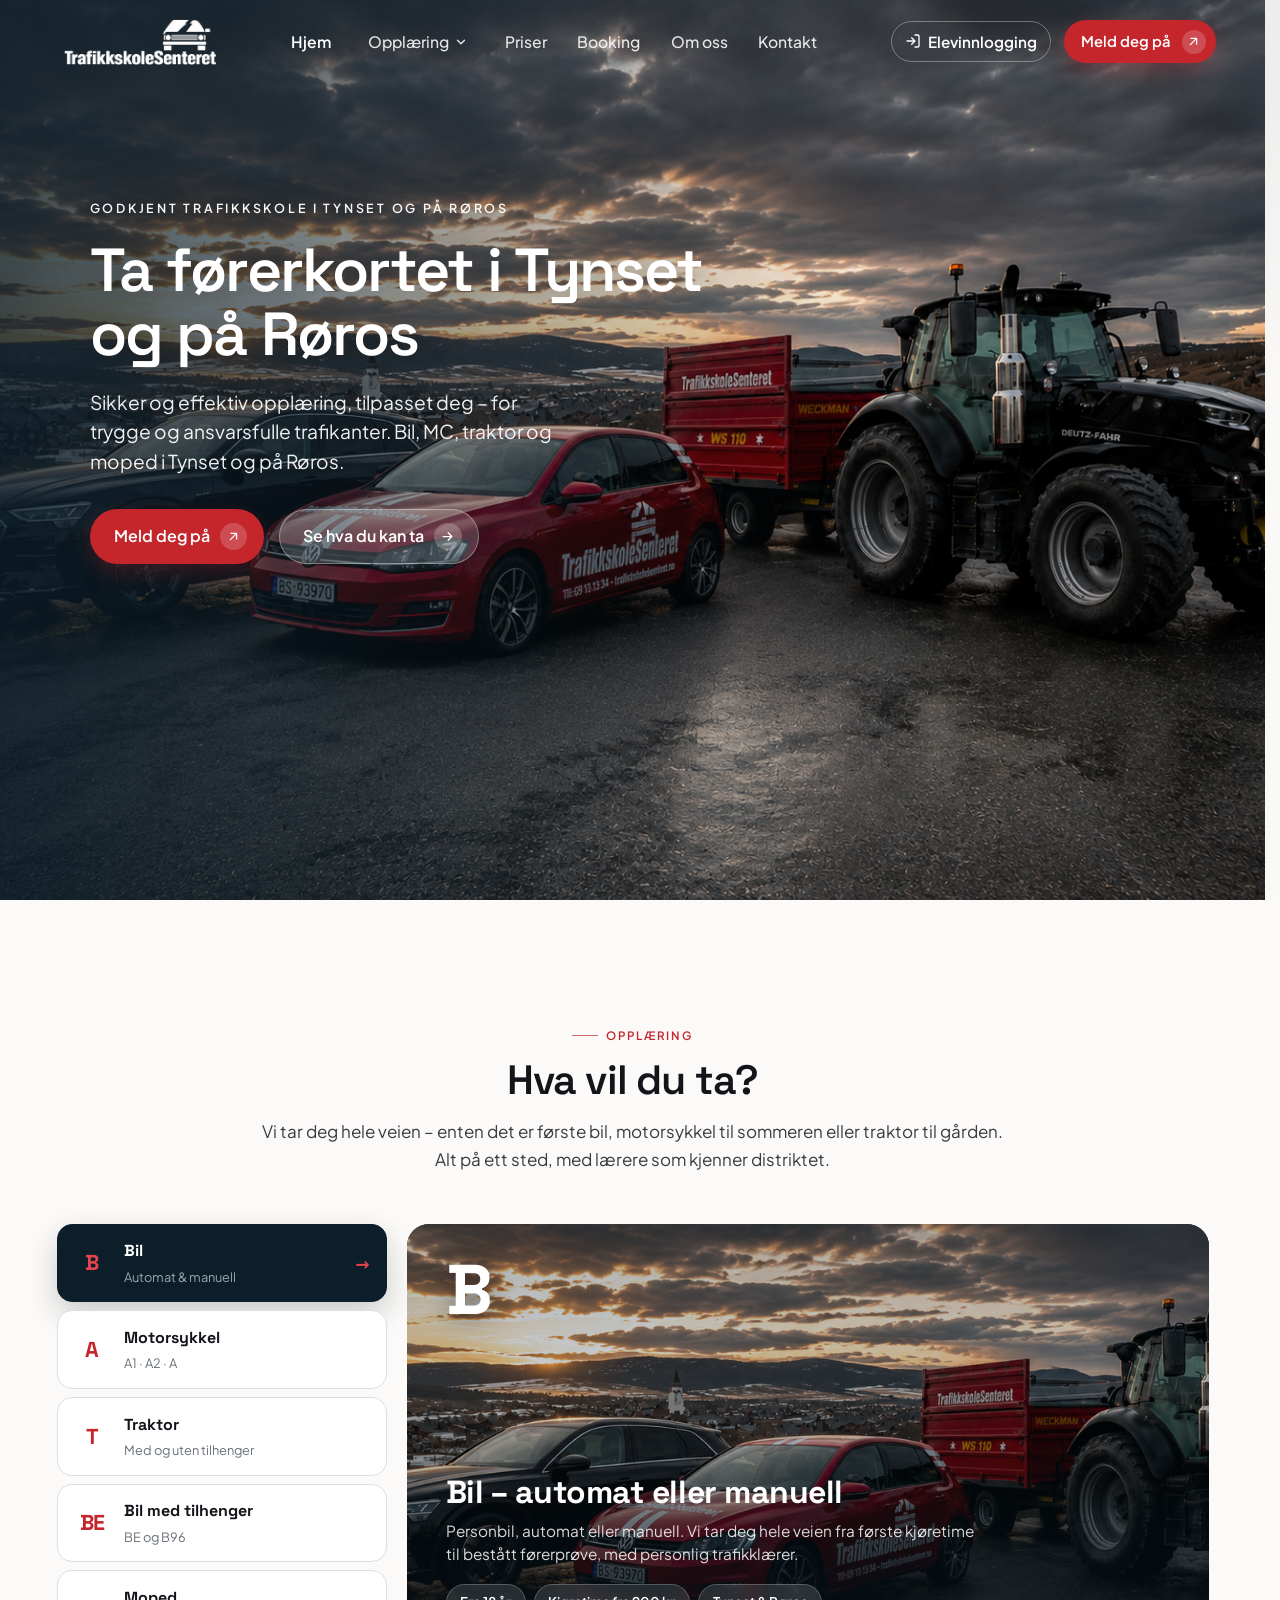
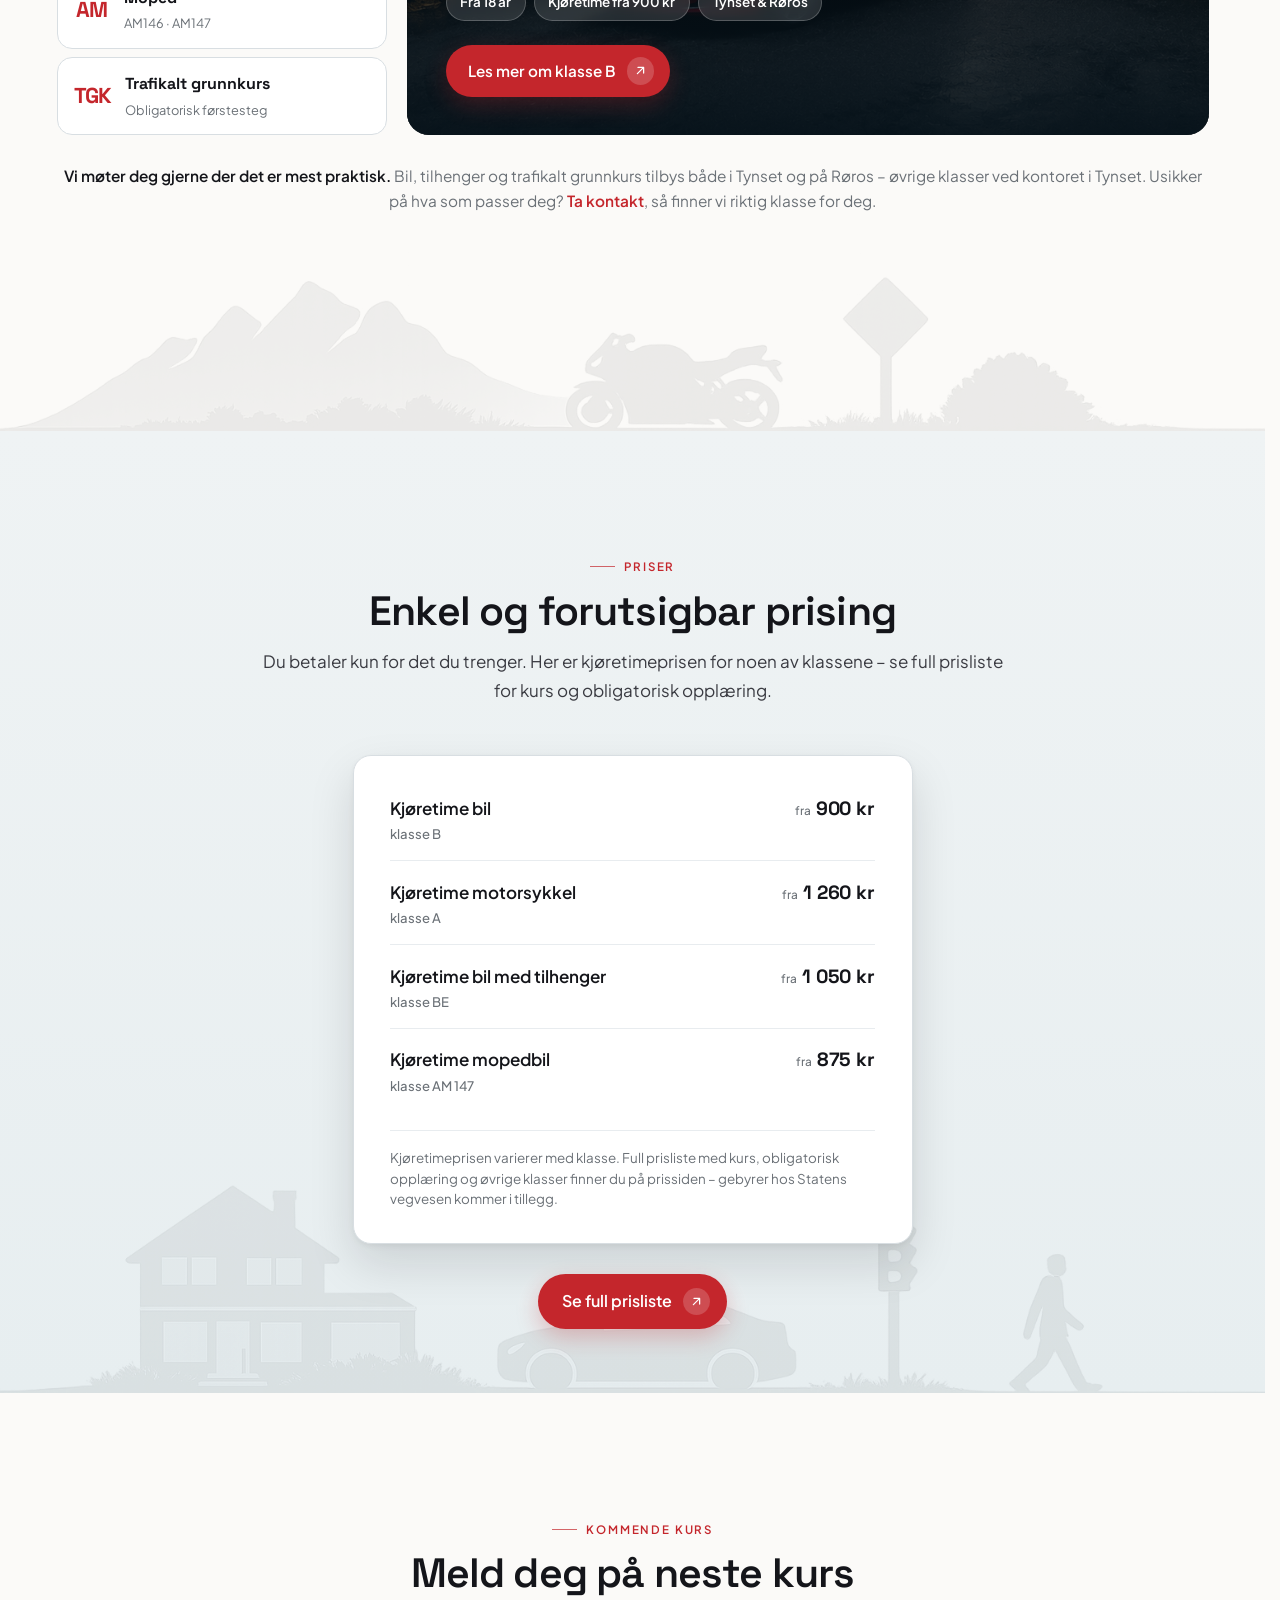
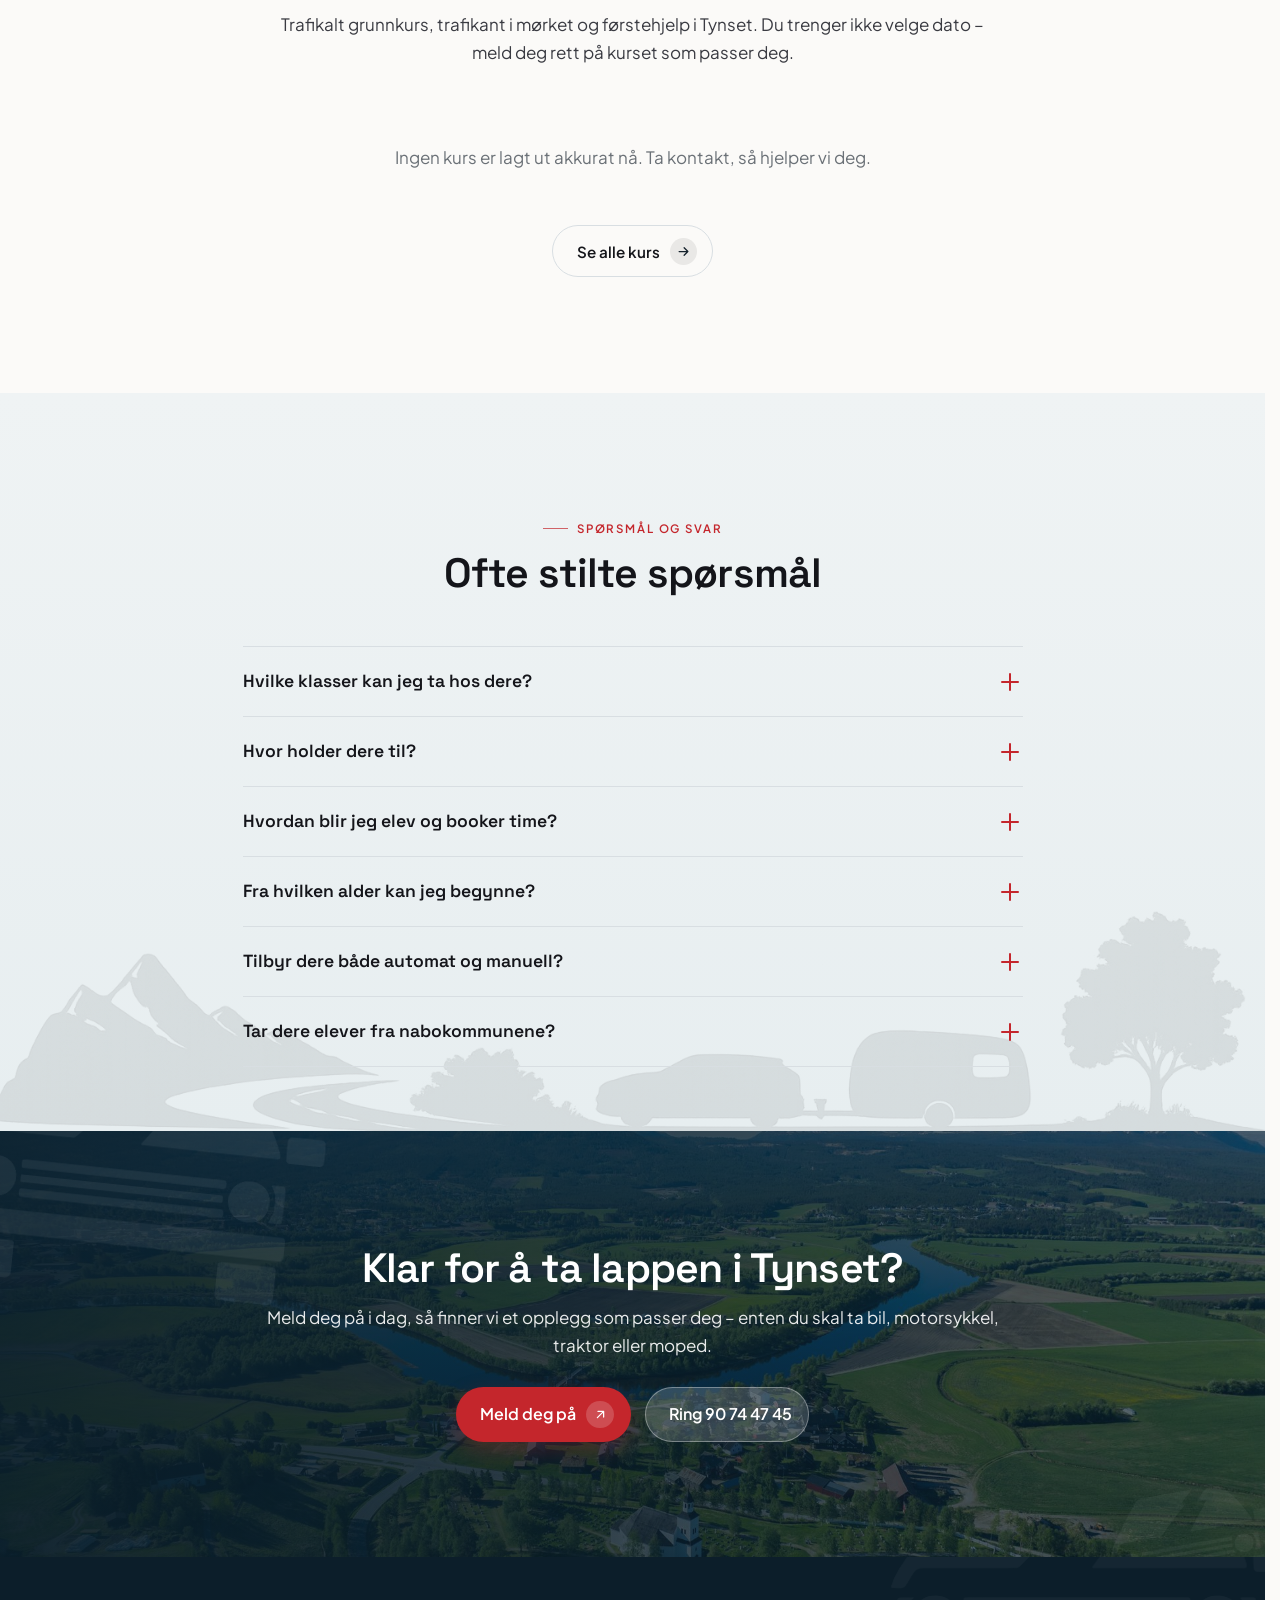
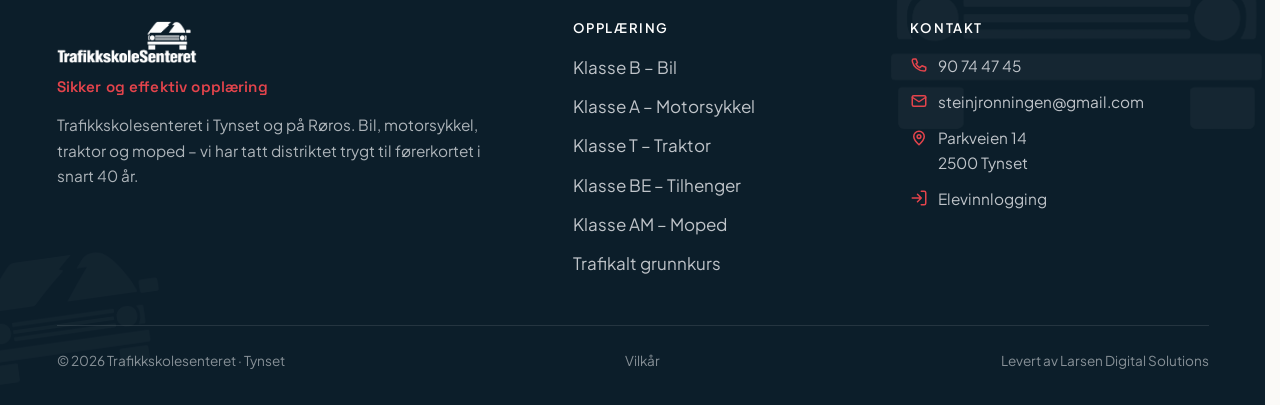
==== index.html @ 386f9b1a "Klasse-utforsker: liste-elementer lenker til klasse-sidene; B-panel zoomer inn på bilene i bilpark-b" ====
<!DOCTYPE html>
<html lang="nb">
<head>
  <meta charset="UTF-8">
  <meta name="viewport" content="width=device-width, initial-scale=1">
  <script>document.documentElement.classList.add('js')</script>
  <title>Trafikkskole i Tynset og på Røros – bil, MC og traktor | Trafikkskolesenteret</title>
  <meta name="description" content="Trafikkskolesenteret i Tynset og på Røros – godkjent trafikkskole siden 1992. Ta førerkortet på bil (klasse B), motorsykkel (A1/A2/A), traktor (klasse T), moped og tilhenger. Meld deg på i dag.">
  <link rel="canonical" href="https://trafikkskolesenteret.no/">
  <meta name="theme-color" content="#0C1E2A">
  <link rel="icon" type="image/png" href="img/favicon.png?v=5">
  <link rel="apple-touch-icon" href="img/favicon.png?v=5">
  <meta property="og:type" content="website">
  <meta property="og:site_name" content="Trafikkskolesenteret">
  <meta property="og:locale" content="nb_NO">
  <meta property="og:title" content="Trafikkskole i Tynset og på Røros – bil, MC og traktor | Trafikkskolesenteret">
  <meta property="og:description" content="Godkjent trafikkskole i Tynset og på Røros siden 1992. Bil, motorsykkel, traktor, moped og tilhenger – alt på ett sted.">
  <meta property="og:url" content="https://trafikkskolesenteret.no/">
  <meta property="og:image" content="https://trafikkskolesenteret.no/img/road.jpg">
  <meta name="twitter:card" content="summary_large_image">
  <meta name="twitter:title" content="Trafikkskole i Tynset og på Røros – bil, MC og traktor | Trafikkskolesenteret">
  <meta name="twitter:description" content="Bil, motorsykkel, traktor og moped i Tynset og på Røros. Godkjent trafikkskole siden 1992.">
  <meta name="twitter:image" content="https://trafikkskolesenteret.no/img/road.jpg">
  <meta name="geo.region" content="NO-34">
  <meta name="geo.placename" content="Tynset">
  <link rel="stylesheet" href="css/styles.css?v=43">
  <style>
    /* ---------- Klasse-utforsker (interaktiv, Trafikkskolesenteret) ---------- */
    .explorer { display: grid; grid-template-columns: 1fr; gap: 1rem; }
    @media (min-width: 900px) { .explorer { grid-template-columns: minmax(270px, 330px) 1fr; gap: 1.3rem; } }
    /* Venstre: klasseliste (vannrett på mobil, loddrett på desktop) */
    .explorer__list { display: flex; gap: .55rem; overflow-x: auto; padding: .1rem .1rem .4rem; scrollbar-width: none; -webkit-overflow-scrolling: touch; }
    .explorer__list::-webkit-scrollbar { display: none; }
    @media (min-width: 900px) { .explorer__list { flex-direction: column; overflow: visible; gap: .5rem; padding: 0; } }
    .explorer__item { flex: 0 0 auto; display: flex; align-items: center; gap: .85rem; text-align: left; text-decoration: none; color: inherit; padding: .85rem 1rem; border-radius: 15px; border: 1px solid var(--hairline); background: var(--surface); cursor: pointer; font: inherit; transition: border-color .3s var(--ease), background-color .35s var(--ease), box-shadow .35s var(--ease); }
    @media (min-width: 900px) { .explorer__item { width: 100%; } }
    .explorer__item:hover { border-color: rgba(196,38,44,.45); }
    .explorer__item.is-active { background: var(--bg-deep); border-color: var(--bg-deep); box-shadow: 0 12px 30px rgba(8,22,32,.2); }
    .explorer__code { font-family: var(--font-display); font-weight: 700; font-size: 1.35rem; line-height: 1; letter-spacing: -.03em; color: var(--accent); min-width: 1.7em; text-align: center; }
    .explorer__item.is-active .explorer__code { color: var(--accent-bright); }
    .explorer__txt { display: flex; flex-direction: column; gap: .12rem; }
    .explorer__name { font-family: var(--font-display); font-weight: 700; font-size: 1rem; color: var(--ink); white-space: nowrap; }
    .explorer__item.is-active .explorer__name { color: #fff; }
    .explorer__sub { font-size: .8rem; color: var(--muted); }
    .explorer__item.is-active .explorer__sub { color: rgba(255,255,255,.6); }
    .explorer__arrow { margin-left: auto; color: var(--accent-bright); opacity: 0; transform: translateX(-5px); transition: opacity .3s var(--ease), transform .3s var(--ease); font-weight: 700; }
    @media (min-width: 900px) { .explorer__item.is-active .explorer__arrow { opacity: 1; transform: none; } }
    @media (max-width: 899px) { .explorer__sub, .explorer__arrow { display: none; } }
    /* Høyre: feature-panel */
    .explorer__feature { position: relative; display: grid; border-radius: 22px; overflow: hidden; min-height: 300px; background: var(--bg-deep); isolation: isolate; }
    @media (min-width: 900px) { .explorer__feature { min-height: 480px; } }
    .feat { grid-area: 1 / 1; position: relative; display: flex; flex-direction: column; padding: clamp(1.5rem, 3vw, 2.6rem); color: #fff; opacity: 0; visibility: hidden; transition: opacity .5s var(--ease); }
    .feat.is-active { opacity: 1; visibility: visible; }
    .feat__media { position: absolute; inset: 0; z-index: -2; overflow: hidden; }
    .feat__media img { width: 100%; height: 100%; object-fit: cover; transform: scale(1.05); transition: transform 7s linear; }
    .feat.is-active .feat__media img { transform: scale(1.13); }
    /* Klasse B: zoom inn på bilene (ikke traktoren) i bilpark-bildet */
    .feat[data-cls="b"] .feat__media img { transform: scale(1.42); transform-origin: 27% 60%; }
    .feat[data-cls="b"].is-active .feat__media img { transform: scale(1.48); transform-origin: 27% 60%; }
    .feat::after { content: ''; position: absolute; inset: 0; z-index: -1; background: linear-gradient(180deg, rgba(6,18,26,.32) 0%, rgba(6,18,26,.18) 38%, rgba(6,18,26,.74) 76%, rgba(6,18,26,.96) 100%); }
    .feat__code { font-family: var(--font-display); font-weight: 700; font-size: clamp(2.6rem, 5.5vw, 4.4rem); line-height: .82; letter-spacing: -.05em; text-shadow: 0 2px 26px rgba(0,0,0,.45); }
    .feat__body { margin-top: auto; padding-top: 1.4rem; }
    .feat__body h3 { font-family: var(--font-display); font-weight: 700; font-size: clamp(1.45rem, 2.6vw, 2rem); letter-spacing: -.015em; margin: 0 0 .55rem; color: #fff; }
    .feat__body p { color: rgba(255,255,255,.85); font-size: clamp(.96rem, 1.1vw, 1.04rem); line-height: 1.5; max-width: 48ch; margin: 0 0 1.2rem; }
    .feat__facts { list-style: none; display: flex; flex-wrap: wrap; gap: .5rem; padding: 0; margin: 0 0 1.5rem; }
    .feat__facts li { display: inline-flex; align-items: center; font-size: .84rem; font-weight: 600; color: #fff; padding: .4rem .85rem; border-radius: 999px; background: rgba(255,255,255,.13); border: 1px solid rgba(255,255,255,.22); -webkit-backdrop-filter: blur(6px); backdrop-filter: blur(6px); }
    .feat__body .btn { align-self: flex-start; }
    .range-note { text-align: center; color: var(--muted); font-size: .96rem; margin-top: 1.7rem; }
    .range-note strong { color: var(--ink); }
    /* ---------- Pris-teaser (forside) ---------- */
    .ptease { max-width: 560px; margin: 2.2rem auto 0; padding: clamp(1.5rem, 3vw, 2.1rem) clamp(1.6rem, 3vw, 2.3rem); }
    .ptease__row { display: flex; align-items: baseline; justify-content: space-between; gap: 1rem; padding: .95rem 0; border-bottom: 1px solid var(--hairline-soft); }
    .ptease__row:first-of-type { padding-top: .2rem; }
    .ptease__row:last-of-type { border-bottom: 0; }
    .ptease__name { font-weight: 600; color: var(--ink); }
    .ptease__name small { display: block; font-weight: 500; font-size: .82rem; color: var(--muted); margin-top: .12rem; }
    .ptease__price { font-family: var(--font-display); font-weight: 700; font-size: 1.2rem; letter-spacing: -.01em; color: var(--ink); white-space: nowrap; }
    .ptease__from { font-family: var(--font-body); font-weight: 500; font-size: .74rem; color: var(--muted); letter-spacing: .01em; }
    .ptease__note { font-size: .84rem; color: var(--muted); margin-top: 1.1rem; padding-top: 1.1rem; border-top: 1px solid var(--hairline-soft); line-height: 1.5; }
  </style>
  <script type="application/ld+json">{"@context":"https://schema.org","@type":"DrivingSchool","@id":"https://trafikkskolesenteret.no/#trafikkskole","name":"Trafikkskolesenteret Tynset AS","description":"Godkjent trafikkskole i Tynset og på Røros siden 1992. Føreropplæring i klasse B (bil, automat og manuell), klasse A/A1/A2 (motorsykkel), klasse T (traktor), klasse BE (tilhenger), moped (AM) og trafikalt grunnkurs.","url":"https://trafikkskolesenteret.no/","image":"https://trafikkskolesenteret.no/img/road.jpg","email":"steinjronningen@gmail.com","telephone":"+4790744745","priceRange":"$$","foundingDate":"1992","address":{"@type":"PostalAddress","streetAddress":"Parkveien 14","postalCode":"2500","addressLocality":"Tynset","addressCountry":"NO"},"areaServed":[{"@type":"City","name":"Tynset"},{"@type":"City","name":"Røros"},{"@type":"Place","name":"Alvdal"},{"@type":"Place","name":"Tolga"},{"@type":"Place","name":"Folldal"},{"@type":"Place","name":"Os"},{"@type":"Place","name":"Rendalen"}],"makesOffer":[{"@type":"Offer","itemOffered":{"@type":"Service","name":"Klasse B – bil (automat og manuell)"}},{"@type":"Offer","itemOffered":{"@type":"Service","name":"Klasse A/A1/A2 – motorsykkel"}},{"@type":"Offer","itemOffered":{"@type":"Service","name":"Klasse T – traktor"}},{"@type":"Offer","itemOffered":{"@type":"Service","name":"Klasse BE – bil med tilhenger"}},{"@type":"Offer","itemOffered":{"@type":"Service","name":"Klasse AM – moped"}},{"@type":"Offer","itemOffered":{"@type":"Service","name":"Trafikalt grunnkurs"}}]}</script>
</head>
<body>
  <a href="#hovedinnhold" class="skip-link">Hopp til innhold</a>

  <!-- ===================== NAV ===================== -->
  <header class="nav">
    <div class="container nav__inner">
      <a class="brand" href="index.html" aria-label="Trafikkskolesenteret, forside"><img decoding="async" class="brand__logo" src="img/logo.png?v=1" alt="Trafikkskolesenteret"></a>

      <nav class="nav__links" aria-label="Hovedmeny">
        <a href="index.html" aria-current="page">Hjem</a>
        <div class="has-dd">
          <button class="dd__btn" aria-haspopup="true" aria-expanded="false">Opplæring
            <svg viewBox="0 0 24 24" fill="none" stroke="currentColor" stroke-width="2.4" stroke-linecap="round" stroke-linejoin="round" aria-hidden="true"><path d="m6 9 6 6 6-6"/></svg>
          </button>
          <div class="dd__panel" role="menu">
            <a href="klasse-b.html" role="menuitem"><span class="dd__ic"><svg viewBox="0 0 24 24" fill="none" stroke="currentColor" stroke-width="2" stroke-linecap="round" stroke-linejoin="round"><path d="M5 13l1.5-4.5A2 2 0 0 1 8.4 7h7.2a2 2 0 0 1 1.9 1.5L19 13M5 13h14v4H5z"/><circle cx="8" cy="17" r="1.4"/><circle cx="16" cy="17" r="1.4"/></svg></span><span><b>Klasse B – Bil</b><span>Manuell eller automat</span></span></a>
            <a href="klasse-a-mc.html" role="menuitem"><span class="dd__ic"><svg viewBox="0 0 24 24" fill="none" stroke="currentColor" stroke-width="2" stroke-linecap="round" stroke-linejoin="round"><circle cx="5" cy="16" r="3.2"/><circle cx="19" cy="16" r="3.2"/><path d="M8.2 16h4.3l3-5.5H14l-2-2H8"/><path d="M15.5 10.5 17.5 16"/></svg></span><span><b>Klasse A – Motorsykkel</b><span>Lett, mellomtung og tung</span></span></a>
            <a href="klasse-t.html" role="menuitem"><span class="dd__ic"><svg viewBox="0 0 24 24" fill="none" stroke="currentColor" stroke-width="2" stroke-linecap="round" stroke-linejoin="round"><circle cx="7" cy="16" r="4"/><circle cx="18" cy="17" r="3"/><path d="M7 12V6h4l2 6M11 16h4M15 17V8h5"/></svg></span><span><b>Klasse T – Traktor</b><span>Traktor og redskap</span></span></a>
            <a href="klasse-be.html" role="menuitem"><span class="dd__ic"><svg viewBox="0 0 24 24" fill="none" stroke="currentColor" stroke-width="2" stroke-linecap="round" stroke-linejoin="round"><path d="M3 8h9v6H3zM12 11h6l3 3v0h-9z"/><circle cx="7" cy="17" r="1.6"/><circle cx="17" cy="17" r="1.6"/></svg></span><span><b>Klasse BE</b><span>Bil med tilhenger</span></span></a>
            <a href="klasse-am.html" role="menuitem"><span class="dd__ic"><svg viewBox="0 0 24 24" fill="none" stroke="currentColor" stroke-width="2" stroke-linecap="round" stroke-linejoin="round"><circle cx="5.5" cy="16" r="3"/><circle cx="18.5" cy="16" r="3"/><path d="M8.5 16h7l2-6h2M17.5 10 16 6h-3M5.5 16 8 11h6"/></svg></span><span><b>Klasse AM – Moped</b><span>Moped fra 16 år</span></span></a>
            <a href="trafikalt-grunnkurs.html" role="menuitem"><span class="dd__ic"><svg viewBox="0 0 24 24" fill="none" stroke="currentColor" stroke-width="2" stroke-linecap="round" stroke-linejoin="round"><path d="M9 11l3 3L22 4"/><path d="M21 12v7a2 2 0 0 1-2 2H5a2 2 0 0 1-2-2V5a2 2 0 0 1 2-2h11"/></svg></span><span><b>Trafikalt grunnkurs</b><span>Obligatorisk førstesteg</span></span></a>
          </div>
        </div>
        <a href="priser.html">Priser</a>
        <a href="booking.html">Booking</a>
        <a href="om-oss.html">Om oss</a>
        <a href="kontakt.html">Kontakt</a>
      </nav>

      <div class="nav__cta">
        <a class="nav__login" href="https://tabs.no/start" target="_blank" rel="noopener" aria-label="Elevinnlogging (åpner nytt vindu)">
          <svg viewBox="0 0 24 24" fill="none" stroke="currentColor" stroke-width="2" stroke-linecap="round" stroke-linejoin="round" aria-hidden="true"><path d="M15 3h4a2 2 0 0 1 2 2v14a2 2 0 0 1-2 2h-4"/><path d="M10 17 15 12 10 7M15 12H3"/></svg>
          Elevinnlogging
        </a>
        <a class="btn btn--primary" href="kontakt.html">Meld deg på
          <span class="btn__icon" aria-hidden="true"><svg viewBox="0 0 24 24" fill="none" stroke="currentColor" stroke-width="2" stroke-linecap="round" stroke-linejoin="round"><path d="M7 17 17 7M8 7h9v9"/></svg></span>
        </a>
      </div>

      <button class="nav__burger" aria-label="Åpne meny" aria-expanded="false" aria-controls="mobilmeny">
        <span></span><span></span><span></span>
      </button>
    </div>
  </header>

  <!-- mobilmeny -->
  <div class="mobile-menu" id="mobilmeny">
    <a class="m-link" href="index.html">Hjem</a>
    <span class="m-link" style="cursor:default;opacity:.7">Opplæring</span>
    <div class="m-sub">
      <a href="klasse-b.html">Klasse B – Bil</a>
      <a href="klasse-a-mc.html">Klasse A – MC</a>
      <a href="klasse-t.html">Klasse T – Traktor</a>
      <a href="klasse-be.html">Klasse BE – Tilhenger</a>
      <a href="klasse-am.html">Klasse AM – Moped</a>
      <a href="trafikalt-grunnkurs.html">Trafikalt grunnkurs</a>
    </div>
    <a class="m-link" href="priser.html">Priser</a>
    <a class="m-link" href="booking.html">Booking</a>
    <a class="m-link" href="om-oss.html">Om oss</a>
    <a class="m-link" href="kontakt.html">Kontakt</a>
    <div class="mobile-menu__foot">
      <a class="btn btn--ghost btn--block" href="https://tabs.no/start" target="_blank" rel="noopener">Elevinnlogging
        <span class="btn__icon" aria-hidden="true"><svg viewBox="0 0 24 24" fill="none" stroke="currentColor" stroke-width="2" stroke-linecap="round" stroke-linejoin="round"><path d="M15 3h4a2 2 0 0 1 2 2v14a2 2 0 0 1-2 2h-4"/><path d="M10 17 15 12 10 7M15 12H3"/></svg></span>
      </a>
      <a class="btn btn--primary btn--block" href="kontakt.html">Meld deg på
        <span class="btn__icon" aria-hidden="true"><svg viewBox="0 0 24 24" fill="none" stroke="currentColor" stroke-width="2" stroke-linecap="round" stroke-linejoin="round"><path d="M7 17 17 7M8 7h9v9"/></svg></span>
      </a>
    </div>
  </div>

  <main id="hovedinnhold">

    <!-- ===================== HERO ===================== -->
    <section class="hero">
      <div class="hero__bg" aria-hidden="true">
        <img decoding="async" src="img/hero-tss.png" alt="" width="1672" height="941" fetchpriority="high">
      </div>
      <div class="hero__scrim" aria-hidden="true"></div>
      <span data-nav-sentinel style="position:absolute;top:90px;height:1px;width:1px"></span>
      <div class="container hero__inner">
        <div class="hero__main">
          <span class="eyebrow">Godkjent trafikkskole i Tynset og på Røros</span>
          <h1>Ta førerkortet i Tynset og på Røros</h1>
          <p class="lead">Sikker og effektiv opplæring, tilpasset deg – for trygge og ansvarsfulle trafikanter. Bil, MC, traktor og moped i Tynset og på Røros.</p>
          <div class="btn-row">
            <a class="btn btn--primary btn--lg" href="kontakt.html">Meld deg på
              <span class="btn__icon" aria-hidden="true"><svg viewBox="0 0 24 24" fill="none" stroke="currentColor" stroke-width="2" stroke-linecap="round" stroke-linejoin="round"><path d="M7 17 17 7M8 7h9v9"/></svg></span>
            </a>
            <a class="btn btn--glass btn--lg" href="#klasser">Se hva du kan ta
              <span class="btn__icon" aria-hidden="true"><svg viewBox="0 0 24 24" fill="none" stroke="currentColor" stroke-width="2" stroke-linecap="round" stroke-linejoin="round"><path d="M5 12h14M13 6l6 6-6 6"/></svg></span>
            </a>
          </div>
        </div>
      </div>
    </section>

    <!-- ===================== KLASSER ===================== -->
    <section class="section has-scene has-scene--mc" id="klasser">
      <div class="scene-band scene-band--mc" aria-hidden="true"></div>
      <div class="container">
        <div class="section-head section-head--center reveal">
          <span class="eyebrow eyebrow--center">Opplæring</span>
          <h2>Hva vil du ta?</h2>
          <p class="measure" style="margin:.9rem auto 0">Vi tar deg hele veien – enten det er første bil, motorsykkel til sommeren eller traktor til gården. Alt på ett sted, med lærere som kjenner distriktet.</p>
        </div>
        <div class="explorer reveal" data-explorer>
          <div class="explorer__list" aria-label="Velg klasse">
            <a class="explorer__item is-active" data-cls="b" href="klasse-b.html"><span class="explorer__code">B</span><span class="explorer__txt"><span class="explorer__name">Bil</span><span class="explorer__sub">Automat & manuell</span></span><span class="explorer__arrow" aria-hidden="true">→</span></a>
            <a class="explorer__item" data-cls="a" href="klasse-a-mc.html"><span class="explorer__code">A</span><span class="explorer__txt"><span class="explorer__name">Motorsykkel</span><span class="explorer__sub">A1 · A2 · A</span></span><span class="explorer__arrow" aria-hidden="true">→</span></a>
            <a class="explorer__item" data-cls="t" href="klasse-t.html"><span class="explorer__code">T</span><span class="explorer__txt"><span class="explorer__name">Traktor</span><span class="explorer__sub">Med og uten tilhenger</span></span><span class="explorer__arrow" aria-hidden="true">→</span></a>
            <a class="explorer__item" data-cls="be" href="klasse-be.html"><span class="explorer__code">BE</span><span class="explorer__txt"><span class="explorer__name">Bil med tilhenger</span><span class="explorer__sub">BE og B96</span></span><span class="explorer__arrow" aria-hidden="true">→</span></a>
            <a class="explorer__item" data-cls="am" href="klasse-am.html"><span class="explorer__code">AM</span><span class="explorer__txt"><span class="explorer__name">Moped</span><span class="explorer__sub">AM146 · AM147</span></span><span class="explorer__arrow" aria-hidden="true">→</span></a>
            <a class="explorer__item" data-cls="tgk" href="trafikalt-grunnkurs.html"><span class="explorer__code">TGK</span><span class="explorer__txt"><span class="explorer__name">Trafikalt grunnkurs</span><span class="explorer__sub">Obligatorisk førstesteg</span></span><span class="explorer__arrow" aria-hidden="true">→</span></a>
          </div>

          <div class="explorer__feature">
            <article class="feat is-active" data-cls="b">
              <div class="feat__media"><img decoding="async" src="img/tss-biler.png" alt="Trafikkskolesenterets biler" loading="lazy"></div>
              <span class="feat__code">B</span>
              <div class="feat__body">
                <h3>Bil – automat eller manuell</h3>
                <p>Personbil, automat eller manuell. Vi tar deg hele veien fra første kjøretime til bestått førerprøve, med personlig trafikklærer.</p>
                <ul class="feat__facts"><li>Fra 18 år</li><li>Kjøretime fra 900 kr</li><li>Tynset & Røros</li></ul>
                <a class="btn btn--primary" href="klasse-b.html">Les mer om klasse B<span class="btn__icon" aria-hidden="true"><svg viewBox="0 0 24 24" fill="none" stroke="currentColor" stroke-width="2" stroke-linecap="round" stroke-linejoin="round"><path d="M7 17 17 7M8 7h9v9"/></svg></span></a>
              </div>
            </article>
            <article class="feat" data-cls="a">
              <div class="feat__media"><img decoding="async" src="img/motorsykkel-a.jpg" alt="Klasse A – motorsykkel" loading="lazy"></div>
              <span class="feat__code">A</span>
              <div class="feat__body">
                <h3>Motorsykkel – A1, A2 og A</h3>
                <p>Lett (A1), mellomtung (A2) og tung motorsykkel (A). Grunnkurs og sikkerhetskurs på bane og veg – MC er en av spesialitetene våre.</p>
                <ul class="feat__facts"><li>Fra 16 år (A1)</li><li>Kjøretime fra 1 260 kr</li><li>Tynset</li></ul>
                <a class="btn btn--primary" href="klasse-a-mc.html">Les mer om klasse A<span class="btn__icon" aria-hidden="true"><svg viewBox="0 0 24 24" fill="none" stroke="currentColor" stroke-width="2" stroke-linecap="round" stroke-linejoin="round"><path d="M7 17 17 7M8 7h9v9"/></svg></span></a>
              </div>
            </article>
            <article class="feat" data-cls="t">
              <div class="feat__media"><img decoding="async" src="img/traktor.jpg" alt="Klasse T – traktor" loading="lazy"></div>
              <span class="feat__code">T</span>
              <div class="feat__body">
                <h3>Traktor – klasse T</h3>
                <p>Traktor med og uten tilhenger – nyttig på gård, i sommerjobb og i arbeid. Du øver på vår egen traktor med tilhenger.</p>
                <ul class="feat__facts"><li>Fra 16 år</li><li>Kjøretime fra 1 300 kr</li><li>Tynset</li></ul>
                <a class="btn btn--primary" href="klasse-t.html">Les mer om klasse T<span class="btn__icon" aria-hidden="true"><svg viewBox="0 0 24 24" fill="none" stroke="currentColor" stroke-width="2" stroke-linecap="round" stroke-linejoin="round"><path d="M7 17 17 7M8 7h9v9"/></svg></span></a>
              </div>
            </article>
            <article class="feat" data-cls="be">
              <div class="feat__media"><img decoding="async" src="img/bil-camping.jpg" alt="Klasse BE – bil med tilhenger" loading="lazy"></div>
              <span class="feat__code">BE</span>
              <div class="feat__body">
                <h3>Bil med tilhenger – BE</h3>
                <p>For tilhenger over 750 kg og tyngre vogntog – til hytta, hesten, båten eller jobben. Vi kjører også utvidelse til B96.</p>
                <ul class="feat__facts"><li>Krever klasse B</li><li>Kjøretime fra 1 050 kr</li><li>Tynset & Røros</li></ul>
                <a class="btn btn--primary" href="klasse-be.html">Les mer om klasse BE<span class="btn__icon" aria-hidden="true"><svg viewBox="0 0 24 24" fill="none" stroke="currentColor" stroke-width="2" stroke-linecap="round" stroke-linejoin="round"><path d="M7 17 17 7M8 7h9v9"/></svg></span></a>
              </div>
            </article>
            <article class="feat" data-cls="am">
              <div class="feat__media"><img decoding="async" src="img/moped-duo.png" alt="Klasse AM – moped og mopedbil" loading="lazy"></div>
              <span class="feat__code">AM</span>
              <div class="feat__body">
                <h3>Moped – klasse AM</h3>
                <p>Tohjuls moped (AM146) og mopedbil (AM147). For mange den aller første lappen – fra du fyller 16 år.</p>
                <ul class="feat__facts"><li>Fra 16 år</li><li>Kjøretime fra 875 kr</li><li>Tynset</li></ul>
                <a class="btn btn--primary" href="klasse-am.html">Les mer om klasse AM<span class="btn__icon" aria-hidden="true"><svg viewBox="0 0 24 24" fill="none" stroke="currentColor" stroke-width="2" stroke-linecap="round" stroke-linejoin="round"><path d="M7 17 17 7M8 7h9v9"/></svg></span></a>
              </div>
            </article>
            <article class="feat" data-cls="tgk">
              <div class="feat__media"><img decoding="async" src="img/trafikalt.jpg" alt="Trafikalt grunnkurs" loading="lazy"></div>
              <span class="feat__code">TGK</span>
              <div class="feat__body">
                <h3>Trafikalt grunnkurs</h3>
                <p>Det obligatoriske første steget mot førerkortet – inkludert førstehjelp og trafikant i mørket. Kan tas fra du fyller 15 år.</p>
                <ul class="feat__facts"><li>Fra 15 år</li><li>Inkl. førstehjelp</li><li>Tynset & Røros</li></ul>
                <a class="btn btn--primary" href="trafikalt-grunnkurs.html">Les mer om trafikalt grunnkurs<span class="btn__icon" aria-hidden="true"><svg viewBox="0 0 24 24" fill="none" stroke="currentColor" stroke-width="2" stroke-linecap="round" stroke-linejoin="round"><path d="M7 17 17 7M8 7h9v9"/></svg></span></a>
              </div>
            </article>
          </div>
        </div>
        <p class="range-note reveal"><strong>Vi møter deg gjerne der det er mest praktisk.</strong> Bil, tilhenger og trafikalt grunnkurs tilbys både i Tynset og på Røros – øvrige klasser ved kontoret i Tynset. Usikker på hva som passer deg? <a href="kontakt.html" style="color:var(--accent);font-weight:600">Ta kontakt</a>, så finner vi riktig klasse for deg.</p>
      </div>
    </section>

    <!-- ===================== PRISER (teaser) ===================== -->
    <section class="section section--soft has-scene">
      <div class="scene-band" aria-hidden="true"></div>
      <div class="container">
        <div class="section-head section-head--center reveal">
          <span class="eyebrow eyebrow--center">Priser</span>
          <h2>Enkel og forutsigbar prising</h2>
          <p class="measure" style="margin:.9rem auto 0">Du betaler kun for det du trenger. Her er kjøretimeprisen for noen av klassene – se full prisliste for kurs og obligatorisk opplæring.</p>
        </div>
        <div class="card ptease reveal">
          <div class="ptease__row"><span class="ptease__name">Kjøretime bil<small>klasse B</small></span><span class="ptease__price"><span class="ptease__from">fra</span> 900 kr</span></div>
          <div class="ptease__row"><span class="ptease__name">Kjøretime motorsykkel<small>klasse A</small></span><span class="ptease__price"><span class="ptease__from">fra</span> 1 260 kr</span></div>
          <div class="ptease__row"><span class="ptease__name">Kjøretime bil med tilhenger<small>klasse BE</small></span><span class="ptease__price"><span class="ptease__from">fra</span> 1 050 kr</span></div>
          <div class="ptease__row"><span class="ptease__name">Kjøretime mopedbil<small>klasse AM 147</small></span><span class="ptease__price"><span class="ptease__from">fra</span> 875 kr</span></div>
          <p class="ptease__note">Kjøretimeprisen varierer med klasse. Full prisliste med kurs, obligatorisk opplæring og øvrige klasser finner du på prissiden – gebyrer hos Statens vegvesen kommer i tillegg.</p>
        </div>
        <div class="center reveal" style="margin-top:1.9rem">
          <a class="btn btn--primary btn--lg" href="priser.html">Se full prisliste<span class="btn__icon" aria-hidden="true"><svg viewBox="0 0 24 24" fill="none" stroke="currentColor" stroke-width="2" stroke-linecap="round" stroke-linejoin="round"><path d="M7 17 17 7M8 7h9v9"/></svg></span></a>
        </div>
      </div>
    </section>

    <!-- ===================== KOMMENDE KURS ===================== -->
    <section class="section">
      <div class="container">
        <div class="section-head section-head--center reveal">
          <span class="eyebrow eyebrow--center">Kommende kurs</span>
          <h2>Meld deg på neste kurs</h2>
          <p class="measure" style="margin:.9rem auto 0">Trafikalt grunnkurs, trafikant i mørket og førstehjelp i Tynset. Du trenger ikke velge dato – meld deg rett på kurset som passer deg.</p>
        </div>
        <div class="reveal ko-grid" data-kurs-list="list" data-limit="3"><p class="ko-empty">Laster kommende kurs …</p></div>
        <div class="center reveal" style="margin-top:1.8rem">
          <a class="btn btn--ghost" href="booking.html">Se alle kurs<span class="btn__icon" aria-hidden="true"><svg viewBox="0 0 24 24" fill="none" stroke="currentColor" stroke-width="2" stroke-linecap="round" stroke-linejoin="round"><path d="M5 12h14M13 6l6 6-6 6"/></svg></span></a>
        </div>
      </div>
    </section>

    <!-- ===================== FAQ ===================== -->
    <section class="section section--soft has-scene">
      <div class="scene-band scene-band--vogn" aria-hidden="true"></div>
      <div class="container">
        <div class="section-head section-head--center reveal">
          <span class="eyebrow eyebrow--center">Spørsmål og svar</span>
          <h2>Ofte stilte spørsmål</h2>
        </div>
        <div class="faq reveal" style="max-width:780px;margin-inline:auto">
          <details><summary>Hvilke klasser kan jeg ta hos dere? <span class="faq__icon" aria-hidden="true"></span></summary><div class="faq__body"><p>Vi tilbyr klasse B (bil – automat og manuell), klasse A/A1/A2 (motorsykkel), klasse T (traktor), klasse BE og B96 (bil med tilhenger), moped (klasse AM) og trafikalt grunnkurs. Vi holder til i Tynset.</p></div></details>
          <details><summary>Hvor holder dere til? <span class="faq__icon" aria-hidden="true"></span></summary><div class="faq__body"><p>Vi er midt i Tynset sentrum, i Parkveien 14 (2500 Tynset), med egne teori- og kursrom. På Røros tilbyr vi bil (klasse B og automat), tilhenger (BE) og trafikalt grunnkurs. Vi møter deg gjerne der det passer best – ta kontakt på <a href="tel:+4790744745">90 74 47 45</a> eller <a href="mailto:steinjronningen@gmail.com">steinjronningen@gmail.com</a>, så avtaler vi oppstart.</p></div></details>
          <details><summary>Hvordan blir jeg elev og booker time? <span class="faq__icon" aria-hidden="true"></span></summary><div class="faq__body"><p>Ta kontakt via «Meld deg på», så registrerer vi deg som elev. Du booker kjøretimer og melder deg på kurs i bookingsystemet vårt, og logger inn som elev på <a href="https://tabs.no/start" target="_blank" rel="noopener">tabs.no</a>. Du kan også bare ringe oss på <a href="tel:+4790744745">90 74 47 45</a>.</p></div></details>
          <details><summary>Fra hvilken alder kan jeg begynne? <span class="faq__icon" aria-hidden="true"></span></summary><div class="faq__body"><p>Trafikalt grunnkurs og moped (AM) kan tas fra 15 år, øvelseskjøring på bil fra 16 år, og lett motorsykkel (A1) fra 16 år. Førerkort i klasse B får du tidligst ved fylte 18 år. Ta kontakt, så finner vi ut hva som passer for deg.</p></div></details>
          <details><summary>Tilbyr dere både automat og manuell? <span class="faq__icon" aria-hidden="true"></span></summary><div class="faq__body"><p>Ja. Vi tilbyr opplæring på både automat og manuell. Med automat slipper du clutch og gir og kan bruke mer fokus på trafikken, mens manuell lar deg kjøre alle biler.</p></div></details>
          <details><summary>Tar dere elever fra nabokommunene? <span class="faq__icon" aria-hidden="true"></span></summary><div class="faq__body"><p>Ja. Vi har elever fra hele distriktet – Tynset, Røros, Alvdal, Tolga, Folldal, Os og Rendalen. Vi er vant til å tilpasse opplæringen for deg som har et stykke å kjøre.</p></div></details>
        </div>
      </div>
    </section>
    <script type="application/ld+json">{"@context":"https://schema.org","@type":"FAQPage","mainEntity":[{"@type":"Question","name":"Hvilke klasser kan jeg ta hos dere?","acceptedAnswer":{"@type":"Answer","text":"Vi tilbyr klasse B (bil – automat og manuell), klasse A/A1/A2 (motorsykkel), klasse T (traktor), klasse BE og B96 (bil med tilhenger), moped (klasse AM) og trafikalt grunnkurs. Vi holder til i Tynset."}},{"@type":"Question","name":"Hvor holder dere til?","acceptedAnswer":{"@type":"Answer","text":"Vi er midt i Tynset sentrum, i Parkveien 14 (2500 Tynset), og har i tillegg opplæring på Røros. Teori og kurs holder vi i egne lokaler. Ta kontakt på 90 74 47 45 eller steinjronningen@gmail.com."}},{"@type":"Question","name":"Fra hvilken alder kan jeg begynne?","acceptedAnswer":{"@type":"Answer","text":"Trafikalt grunnkurs og moped (AM) fra 15 år, øvelseskjøring på bil fra 16 år, lett motorsykkel (A1) fra 16 år, og førerkort klasse B fra 18 år."}},{"@type":"Question","name":"Tilbyr dere både automat og manuell?","acceptedAnswer":{"@type":"Answer","text":"Ja. Vi tilbyr opplæring på både automat og manuell."}},{"@type":"Question","name":"Tar dere elever fra nabokommunene?","acceptedAnswer":{"@type":"Answer","text":"Ja. Vi har elever fra hele distriktet – Tynset, Røros, Alvdal, Tolga, Folldal, Os og Rendalen."}}]}</script>

    <!-- ===================== CTA ===================== -->
    <section class="cta-band section">
      <div class="cta-band__bg" aria-hidden="true"><img decoding="async" src="img/tynset-sommer.jpg" alt="" loading="lazy" width="1672" height="941"></div>
      <div class="cta-band__scrim" aria-hidden="true"></div>
      <div class="container center">
        <h2>Klar for å ta lappen i Tynset?</h2>
        <p class="measure" style="margin:.8rem auto 1.7rem">Meld deg på i dag, så finner vi et opplegg som passer deg – enten du skal ta bil, motorsykkel, traktor eller moped.</p>
        <div class="btn-row" style="justify-content:center">
          <a class="btn btn--primary btn--lg" href="kontakt.html">Meld deg på<span class="btn__icon" aria-hidden="true"><svg viewBox="0 0 24 24" fill="none" stroke="currentColor" stroke-width="2" stroke-linecap="round" stroke-linejoin="round"><path d="M7 17 17 7M8 7h9v9"/></svg></span></a>
          <a class="btn btn--glass btn--lg" href="tel:+4790744745">Ring 90 74 47 45</a>
        </div>
      </div>
    </section>

  </main>

  <!-- ===================== FOOTER ===================== -->
  <footer class="footer">
    <div class="container">
      <div class="footer__grid">
        <div>
          <a class="brand" href="index.html" aria-label="Trafikkskolesenteret, forside">
            <img decoding="async" class="brand__logo" src="img/logo.png?v=1" alt="Trafikkskolesenteret">
          </a>
          <p class="footer__tagline">Sikker og effektiv opplæring</p>
          <p class="footer__about">Trafikkskolesenteret i Tynset og på Røros. Bil, motorsykkel, traktor og moped – vi har tatt distriktet trygt til førerkortet i snart 40 år.</p>
        </div>
        <div>
          <h4>Opplæring</h4>
          <ul>
            <li><a href="klasse-b.html">Klasse B – Bil</a></li>
            <li><a href="klasse-a-mc.html">Klasse A – Motorsykkel</a></li>
            <li><a href="klasse-t.html">Klasse T – Traktor</a></li>
            <li><a href="klasse-be.html">Klasse BE – Tilhenger</a></li>
            <li><a href="klasse-am.html">Klasse AM – Moped</a></li>
            <li><a href="trafikalt-grunnkurs.html">Trafikalt grunnkurs</a></li>
          </ul>
        </div>
        <div>
          <h4>Kontakt</h4>
          <ul class="footer__contact">
            <li><svg viewBox="0 0 24 24" fill="none" stroke="currentColor" stroke-width="2" stroke-linecap="round" stroke-linejoin="round" aria-hidden="true"><path d="M5 4h3l2 5-2 1.5a11 11 0 0 0 5 5L16 13l5 2v3a2 2 0 0 1-2 2A16 16 0 0 1 3 6a2 2 0 0 1 2-2Z"/></svg><a href="tel:+4790744745">90 74 47 45</a></li><li><svg viewBox="0 0 24 24" fill="none" stroke="currentColor" stroke-width="2" stroke-linecap="round" stroke-linejoin="round" aria-hidden="true"><rect x="3" y="5" width="18" height="14" rx="2"/><path d="m3 7 9 6 9-6"/></svg><a href="mailto:steinjronningen@gmail.com">steinjronningen@gmail.com</a></li>
            <li><svg viewBox="0 0 24 24" fill="none" stroke="currentColor" stroke-width="2" stroke-linecap="round" stroke-linejoin="round" aria-hidden="true"><path d="M12 21s-7-6.5-7-11a7 7 0 0 1 14 0c0 4.5-7 11-7 11Z"/><circle cx="12" cy="10" r="2.5"/></svg><span style="line-height:1.6">Parkveien 14<br>2500 Tynset</span></li>
            <li><svg viewBox="0 0 24 24" fill="none" stroke="currentColor" stroke-width="2" stroke-linecap="round" stroke-linejoin="round" aria-hidden="true"><path d="M15 3h4a2 2 0 0 1 2 2v14a2 2 0 0 1-2 2h-4"/><path d="M10 17 15 12 10 7M15 12H3"/></svg><a href="https://tabs.no/start" target="_blank" rel="noopener">Elevinnlogging</a></li>
          </ul>
        </div>
      </div>
      <div class="footer__bar">
        <span>© <span data-year>2026</span> Trafikkskolesenteret · Tynset</span>
        <a href="vilkar.html">Vilkår</a>
        <span>Levert av Larsen Digital Solutions</span>
      </div>
    </div>
  </footer>

  <!-- mobil sticky-bar -->
  <div class="mbar">
    <a class="btn btn--ghost" href="tel:+4790744745">Ring oss</a>
    <a class="btn btn--primary" href="kontakt.html">Meld deg på
      <span class="btn__icon" aria-hidden="true"><svg viewBox="0 0 24 24" fill="none" stroke="currentColor" stroke-width="2" stroke-linecap="round" stroke-linejoin="round"><path d="M7 17 17 7M8 7h9v9"/></svg></span>
    </a>
  </div>

  <script src="data/kurs.js?v=1" defer></script>
  <script src="js/kommende-kurs.js?v=2" defer></script>
  <script src="js/main.js?v=13" defer></script>
  <script>
  (function () {
    var root = document.querySelector('[data-explorer]');
    if (!root) return;
    var items = Array.prototype.slice.call(root.querySelectorAll('.explorer__item'));
    var feats = Array.prototype.slice.call(root.querySelectorAll('.feat'));
    function activate(cls) {
      items.forEach(function (i) { i.classList.toggle('is-active', i.getAttribute('data-cls') === cls); });
      feats.forEach(function (f) { f.classList.toggle('is-active', f.getAttribute('data-cls') === cls); });
    }
    items.forEach(function (i) {
      var cls = i.getAttribute('data-cls');
      i.addEventListener('mouseenter', function () { activate(cls); });
      i.addEventListener('focus', function () { activate(cls); });
    });
  })();
  </script>
</body>
</html>
---- css/styles.css ----
/* =====================================================================
   Trafikkskolesenteret — designsystem (Tynset)
   Palett: "Petrol & rav". Petrolblå = merkevare/CTA (tillit, etablert),
   brent oransje = sjelden spark (understrek, spar-merker), gull = stjerner.
   Radius: knapper = pill, kort = 18px, input = 10px.
   Fonter: Space Grotesk (display) + Plus Jakarta Sans (brødtekst), selvhostet.
   ===================================================================== */

/* ---------- Fonter ---------- */
@font-face { font-family: 'Space Grotesk'; font-style: normal; font-weight: 500; font-display: swap; src: url('../fonts/space-grotesk-500.woff2') format('woff2'); }
@font-face { font-family: 'Space Grotesk'; font-style: normal; font-weight: 600; font-display: swap; src: url('../fonts/space-grotesk-600.woff2') format('woff2'); }
@font-face { font-family: 'Space Grotesk'; font-style: normal; font-weight: 700; font-display: swap; src: url('../fonts/space-grotesk-700.woff2') format('woff2'); }
@font-face { font-family: 'Plus Jakarta Sans'; font-style: normal; font-weight: 400; font-display: swap; src: url('../fonts/jakarta-400.woff2') format('woff2'); }
@font-face { font-family: 'Plus Jakarta Sans'; font-style: normal; font-weight: 500; font-display: swap; src: url('../fonts/jakarta-500.woff2') format('woff2'); }
@font-face { font-family: 'Plus Jakarta Sans'; font-style: normal; font-weight: 600; font-display: swap; src: url('../fonts/jakarta-600.woff2') format('woff2'); }
@font-face { font-family: 'Plus Jakarta Sans'; font-style: normal; font-weight: 700; font-display: swap; src: url('../fonts/jakarta-700.woff2') format('woff2'); }

/* ---------- Tokens ---------- */
:root {
  --ink: #14151A;          /* tekst – nær sort */
  --ink-2: #3A3B42;        /* sekundær tekst */
  --muted: #6B7177;        /* dempet */
  --brand: #14212B;        /* petrol-navy: solid-nav-lenker, aksent på lyst */
  --brand-dark: #0A141C;
  --accent: #C4262C;       /* petrolblå – CTA-bakgrunn (hvit tekst, AA ~6,5:1) */
  --accent-hover: #A81F25;
  --accent-bright: #E4444C;/* dekor: fokusring, ikon-uthev på mørkt */
  --spark: #C25A1B;        /* brent oransje-spark (spar-merker, understrek) */
  --gold: #E8A33D;         /* stjerner */
  --bg: #FBFAF8;           /* varm, lys near-white – hvite kort popper, ikke grått */
  --bg-soft: #EAF1F3;      /* mild kjølig petroltone (ikke grått) */
  --bg-deep: #0C1E2A;      /* mørk seksjon / footer – dyp petrol-navy */
  --surface: #FFFFFF;
  --hairline: #D8DEE2;
  --hairline-soft: #E8ECEF;

  --r-card: 18px;
  --r-card-inner: 12px;
  --r-input: 10px;
  --r-sm: 8px;
  --r-pill: 999px;

  --shadow-sm: 0 1px 3px rgba(17,18,22,.06), 0 12px 32px rgba(17,18,22,.10);
  --shadow-md: 0 6px 20px rgba(17,18,22,.08), 0 22px 48px rgba(17,18,22,.12);
  --shadow-lg: 0 30px 70px rgba(23,24,29,.16);

  --ease: cubic-bezier(0.16, 1, 0.3, 1);
  --ease-spring: cubic-bezier(0.32, 0.72, 0, 1);

  --font-display: 'Space Grotesk', ui-sans-serif, system-ui, sans-serif;
  --font-body: 'Plus Jakarta Sans', ui-sans-serif, system-ui, sans-serif;

  --maxw: 1200px;
  --nav-h: 84px;
}

/* ---------- Reset / base ---------- */
*, *::before, *::after { box-sizing: border-box; }
* { margin: 0; }
html { scroll-behavior: smooth; -webkit-text-size-adjust: 100%; scrollbar-gutter: stable; scroll-padding-top: calc(var(--nav-h) + 16px); }
body {
  font-family: var(--font-body);
  color: var(--ink);
  background: var(--bg);
  font-size: 1.0625rem;
  line-height: 1.65;
  -webkit-font-smoothing: antialiased;
  text-rendering: optimizeLegibility;
  overflow-x: hidden;
}
/* Ambient dybde: subtile gløder + grain – faste lag bak innholdet (ingen blur → ingen scroll-kost) */
body::before {
  content: ''; position: fixed; inset: 0; z-index: -1; pointer-events: none;
  background:
    radial-gradient(66rem 46rem at 3% -12%, rgba(196,38,44,.055), transparent 56%),
    radial-gradient(58rem 46rem at 106% 2%, rgba(16,17,22,.06), transparent 55%),
    radial-gradient(58rem 44rem at 50% 120%, rgba(196,38,44,.03), transparent 60%);
}
body::after {
  content: ''; position: fixed; inset: 0; z-index: -1; pointer-events: none; opacity: .035;
  background-image: url("data:image/svg+xml,%3Csvg xmlns='http://www.w3.org/2000/svg' width='200' height='200'%3E%3Cfilter id='n'%3E%3CfeTurbulence type='fractalNoise' baseFrequency='0.8' numOctaves='2' stitchTiles='stitch'/%3E%3C/filter%3E%3Crect width='100%25' height='100%25' filter='url(%23n)'/%3E%3C/svg%3E");
  background-size: 200px 200px;
}
img { display: block; max-width: 100%; height: auto; }
a { color: inherit; text-decoration: none; }
button { font: inherit; cursor: pointer; }
[hidden] { display: none !important; }
:focus-visible { outline: 2px solid var(--accent-bright); outline-offset: 3px; border-radius: 4px; }

/* ---------- Typografi ---------- */
h1, h2, h3, h4 { font-family: var(--font-display); font-weight: 600; line-height: 1.08; letter-spacing: -0.02em; color: var(--ink); }
.h-display { font-size: clamp(2.6rem, 6vw, 4.6rem); font-weight: 700; line-height: 1.02; letter-spacing: -0.03em; }
h1 { font-size: clamp(2.1rem, 4.2vw, 3.25rem); }
h2 { font-size: clamp(1.8rem, 3.2vw, 2.6rem); }
h3 { font-size: clamp(1.2rem, 1.6vw, 1.45rem); letter-spacing: -0.01em; }
p { color: var(--ink-2); }
.lead { font-size: clamp(1.1rem, 1.5vw, 1.3rem); color: var(--ink-2); line-height: 1.55; }
.measure { max-width: 62ch; }
.muted { color: var(--muted); }
strong { font-weight: 600; color: var(--ink); }
.prose p + p { margin-top: 1rem; }
.prose h3 { margin: 2rem 0 .6rem; }
.prose ul { margin: 1rem 0 0; padding-left: 0; list-style: none; display: grid; gap: .7rem; }
.prose ul li { position: relative; padding-left: 1.6rem; color: var(--ink-2); }
.prose ul li::before { content: ""; position: absolute; left: 0; top: .62em; width: 8px; height: 8px; border-radius: 50%; background: var(--accent); }

.eyebrow {
  display: inline-flex; align-items: center; gap: .55rem;
  font-family: var(--font-body); font-weight: 600;
  font-size: .72rem; letter-spacing: .16em; text-transform: uppercase;
  color: var(--accent);
}
.eyebrow::before { content: ""; width: 1.6rem; height: 1px; background: var(--accent); display: inline-block; opacity: .7; }
.eyebrow--center { justify-content: center; }

/* ---------- Layout ---------- */
.container { width: 100%; max-width: var(--maxw); margin-inline: auto; padding-inline: 24px; }
.container--narrow { max-width: 860px; }
.section { padding-block: clamp(72px, 9vw, 132px); }
.section--soft { background: linear-gradient(180deg, #EFF3F4 0%, #E7EEF0 100%); }
.section--deep { background: var(--bg-deep); color: #ECEEF1; }
.section--tight { padding-block: clamp(56px, 6vw, 88px); }
/* Diskret bil-vannmerke i lyse seksjoner. Fire varianter veksler (ulik størrelse,
   hjørne og rotasjon) slik at stablede seksjoner aldri ser like ut. Veldig lav opasitet. */
.section--soft { position: relative; overflow: hidden; }
.section--soft > .container { position: relative; z-index: 1; }
.section--soft::before { content: ''; position: absolute; z-index: 0; pointer-events: none; background: url('../img/favicon.png') no-repeat center / contain; aspect-ratio: 417 / 276;
  /* variant A: oppe til høyre – hele bilen synlig */
  width: clamp(150px, 18vw, 250px); right: 4%; top: 14%; opacity: .03; }
/* variant B: nede til venstre, lett rotert */
.section--soft:nth-of-type(4n+2)::before { width: clamp(110px, 13vw, 180px); right: auto; left: 4%; top: auto; bottom: 11%; transform: rotate(-8deg); opacity: .028; }
/* variant C: medium, nede til høyre, motsatt rotasjon */
.section--soft:nth-of-type(4n+3)::before { width: clamp(130px, 15vw, 215px); right: 5%; left: auto; top: auto; bottom: 12%; transform: rotate(6deg); opacity: .026; }
/* variant D: liten, oppe til venstre */
.section--soft:nth-of-type(4n)::before   { width: clamp(100px, 12vw, 155px); right: auto; left: 5%; top: 12%; bottom: auto; transform: rotate(-3deg); opacity: .03; }
/* Frostet-glass-scene (fjell, trær, skilt) – inspirert av vinduet deres. Erstatter bil-vannmerket i seksjonen den brukes. */
/* Frostet-glass-scene (fjell, bil, skilt, busk) fra deres vindusdekor. Silhuettene står på
   seksjonsbunnen (= skillet mot neste seksjon); bakkebåndet under horisonten klippes bort. */
.scene-band { position: absolute; left: 0; right: 0; bottom: 0; height: clamp(150px, 18vw, 265px); overflow: hidden; z-index: 0; pointer-events: none;
  background: url('../img/scene-by.png') no-repeat center bottom / 100% auto;
  mix-blend-mode: multiply; opacity: .15;
}
/* Bil med campingvogn – samme bånd-format, brukes på FAQ-seksjonen */
.scene-band.scene-band--vogn { background-image: url('../img/scene-vogn.png'); }
.has-scene { position: relative; overflow: hidden; }
.has-scene > .container { position: relative; z-index: 1; }
.section--soft.has-scene { padding-bottom: clamp(2.6rem, 5vw, 4rem); }
.section--soft.has-scene::before { display: none; }

/* Motorsykkel-variant – allerede et tynt bånd med horisont i bunn; legges på lys seksjon
   som skille (bases står på seksjonsbunnen). */
.section.has-scene--mc { padding-bottom: clamp(150px, 17vw, 250px); }
.scene-band.scene-band--mc { height: clamp(130px, 16vw, 235px);
  background: url('../img/scene-mc.png') no-repeat center bottom / 100% auto;
  opacity: .15;
  -webkit-mask-image: linear-gradient(to top, #000 78%, transparent 100%);
  mask-image: linear-gradient(to top, #000 78%, transparent 100%);
}
.section-head { max-width: 64ch; margin-bottom: clamp(2.2rem, 4vw, 3.4rem); }
.section-head h2 { margin-top: .8rem; }
.section-head p { margin-top: 1rem; }
.section-head--center { margin-inline: auto; text-align: center; }

.grid { display: grid; gap: clamp(1.1rem, 2vw, 1.6rem); }
@media (min-width: 768px) {
  .grid-2 { grid-template-columns: repeat(2, 1fr); }
  .grid-3 { grid-template-columns: repeat(3, 1fr); }
  .grid-4 { grid-template-columns: repeat(4, 1fr); }
}

/* ---------- Knapper ---------- */
.btn {
  display: inline-flex; align-items: center; gap: .65rem;
  font-family: var(--font-body); font-weight: 600; font-size: .95rem;
  padding: .72rem .95rem .72rem 1.35rem;
  border-radius: var(--r-pill); border: 1px solid transparent;
  transition: transform .4s var(--ease-spring), background-color .3s var(--ease), box-shadow .3s var(--ease), color .3s var(--ease), border-color .3s var(--ease);
  white-space: nowrap;
}
.btn:active { transform: scale(.975); }
.btn__icon { display: grid; place-items: center; width: 1.7rem; height: 1.7rem; border-radius: var(--r-pill); background: rgba(255,255,255,.18); transition: transform .45s var(--ease-spring), background-color .3s var(--ease); }
.btn__icon svg { width: 15px; height: 15px; }
.btn:hover .btn__icon { transform: translate(2px, -1px); }

.btn--primary { background: var(--accent); color: #fff; box-shadow: 0 8px 22px rgba(196,38,44,.26); }
.btn--primary:hover { background: var(--accent-hover); box-shadow: 0 12px 30px rgba(196,38,44,.32); }

.btn--ghost { background: transparent; color: var(--ink); border-color: var(--hairline); padding-left: 1.5rem; }
.btn--ghost:hover { border-color: var(--brand); background: rgba(23,24,29,.04); }
.btn--ghost .btn__icon { background: rgba(23,24,29,.08); color: var(--brand); }

.btn--glass { background: rgba(255,255,255,.17); color: #fff; border-color: rgba(255,255,255,.34); padding-left: 1.5rem; }
.btn--glass:hover { background: rgba(255,255,255,.2); }
.btn--glass .btn__icon { background: rgba(255,255,255,.22); }

.btn--lg { font-size: 1rem; padding: .82rem 1rem .82rem 1.45rem; }
.btn--block { display: flex; justify-content: center; width: 100%; }
.btn-row { display: flex; flex-wrap: wrap; gap: .9rem; }

/* ---------- Navigasjon ---------- */
.nav { position: fixed; inset: 0 0 auto 0; z-index: 100; height: var(--nav-h); display: flex; align-items: center; transition: background-color .4s var(--ease), box-shadow .4s var(--ease), border-color .4s var(--ease); border-bottom: 1px solid transparent; }
.nav__inner { display: flex; align-items: center; justify-content: space-between; gap: 1.25rem; width: 100%; }
.nav.is-solid { background: rgba(255,255,255,.97); border-color: var(--hairline-soft); box-shadow: var(--shadow-sm); }
.brand { display: inline-flex; align-items: center; }
.brand__logo { height: 42px; width: auto; display: block; }
/* tekstlogo-fallback til ekte logo er på plass */
.brand__text { font-family: var(--font-display); font-weight: 700; font-size: clamp(1.15rem, 1rem + 1vw, 1.42rem); letter-spacing: -0.03em; color: #fff; display: inline-block; white-space: nowrap; transition: color .4s var(--ease); }
.nav.is-solid .brand__text { color: var(--ink); }
.brand__text-accent { color: var(--spark); }
.brand__text .spark { color: var(--spark); }
.brand__mark { width: 30px; height: 30px; flex: none; }

.nav__links { display: none; align-items: center; gap: 1.9rem; }
.nav__links > a, .dd__btn { font-weight: 500; font-size: .98rem; color: rgba(255,255,255,.88); transition: color .25s var(--ease); background: none; border: 0; font-family: var(--font-body); }
.nav.is-solid .nav__links > a, .nav.is-solid .dd__btn { color: var(--ink-2); }
.nav__links > a:hover, .dd__btn:hover { color: #fff; }
.nav.is-solid .nav__links > a:hover, .nav.is-solid .dd__btn:hover { color: var(--brand); }
.nav__links a[aria-current="page"] { color: #fff; font-weight: 600; }
.nav.is-solid .nav__links a[aria-current="page"] { color: var(--brand); }

/* dropdown */
.has-dd { position: relative; }
.dd__btn { display: inline-flex; align-items: center; gap: .35rem; cursor: pointer; }
.dd__btn svg { width: 14px; height: 14px; transition: transform .3s var(--ease); }
.has-dd:hover .dd__btn svg, .dd__btn[aria-expanded="true"] svg { transform: rotate(180deg); }
.dd__panel {
  position: absolute; top: calc(100% + 18px); left: 50%; transform: translateX(-50%) translateY(10px);
  min-width: 348px; background: #fff; border: 1px solid var(--hairline-soft); border-radius: 18px;
  box-shadow: 0 2px 8px rgba(17,18,22,.04), 0 24px 56px rgba(17,18,22,.16); padding: .5rem;
  opacity: 0; visibility: hidden; transition: opacity .28s var(--ease), transform .45s var(--ease-spring), visibility .28s; z-index: 50;
}
/* liten pil opp mot knappen */
.dd__panel::before { content: ""; position: absolute; top: -7px; left: 50%; transform: translateX(-50%) rotate(45deg); width: 14px; height: 14px; background: #fff; border-left: 1px solid var(--hairline-soft); border-top: 1px solid var(--hairline-soft); border-radius: 4px 0 0 0; }
.has-dd:hover .dd__panel, .has-dd:focus-within .dd__panel, .dd__panel.is-open { opacity: 1; visibility: visible; transform: translateX(-50%) translateY(0); }
.dd__panel a { position: relative; display: flex; gap: .9rem; align-items: center; padding: .8rem .9rem; border-radius: 13px; color: var(--ink); transition: background-color .22s var(--ease); }
.dd__panel a + a { margin-top: 2px; }
.dd__panel a:hover, .dd__panel a:focus-visible { background: var(--bg-soft); }
.dd__panel a[aria-current="page"] { background: rgba(196,38,44,.06); }
.dd__ic { flex: none; width: 42px; height: 42px; border-radius: 12px; display: grid; place-items: center; background: var(--bg-soft); color: var(--accent); border: 1px solid var(--hairline-soft); transition: background-color .22s var(--ease), color .22s var(--ease), border-color .22s var(--ease); }
.dd__panel a:hover .dd__ic, .dd__panel a[aria-current="page"] .dd__ic { background: var(--accent); color: #fff; border-color: var(--accent); }
.dd__ic svg { width: 20px; height: 20px; }
.dd__panel b { display: block; font-family: var(--font-display); font-weight: 600; font-size: 1rem; letter-spacing: -0.01em; color: var(--ink); transition: color .22s var(--ease); }
.dd__panel a:hover b { color: var(--brand); }
.dd__panel a > span:last-child > span { display: block; font-size: .82rem; color: var(--muted); line-height: 1.35; margin-top: .1rem; }

.nav__cta { display: none; align-items: center; gap: .8rem; }
.nav__login { font-weight: 600; font-size: .95rem; color: #fff; display: inline-flex; align-items: center; gap: .45rem; padding: .46rem .8rem; border-radius: var(--r-pill); border: 1px solid rgba(255,255,255,.34); transition: background-color .25s var(--ease), border-color .25s var(--ease), color .25s var(--ease); }
.nav__login:hover { background: rgba(255,255,255,.14); }
.nav__login svg { width: 16px; height: 16px; }
.nav.is-solid .nav__login { color: var(--brand); border-color: var(--hairline); }
.nav.is-solid .nav__login:hover { background: var(--bg-soft); border-color: var(--brand); }

.nav__burger { display: flex; flex-direction: column; align-items: center; justify-content: center; gap: 5px; width: 46px; height: 46px; border-radius: 12px; background: rgba(255,255,255,.14); border: 1px solid rgba(255,255,255,.25); }
.nav.is-solid .nav__burger { background: var(--bg-soft); border-color: var(--hairline); }
.nav__burger span { display: block; width: 20px; height: 2px; background: #fff; border-radius: 2px; transition: transform .4s var(--ease-spring), opacity .25s var(--ease); }
.nav.is-solid .nav__burger span { background: var(--ink); }
.nav__burger[aria-expanded="true"] span:nth-child(1) { transform: translateY(7px) rotate(45deg); }
.nav__burger[aria-expanded="true"] span:nth-child(2) { opacity: 0; }
.nav__burger[aria-expanded="true"] span:nth-child(3) { transform: translateY(-7px) rotate(-45deg); }

@media (min-width: 1040px) {
  .nav__links, .nav__cta { display: flex; }
  .nav__burger { display: none; }
}

/* mobilmeny-overlegg */
.mobile-menu { position: fixed; inset: 0; z-index: 99; padding: calc(var(--nav-h) + 18px) 24px 28px; background: rgba(12,30,42,.985); display: flex; flex-direction: column; gap: .1rem; overflow-y: auto; opacity: 0; visibility: hidden; transform: translateY(-8px); transition: opacity .4s var(--ease), transform .5s var(--ease-spring), visibility .4s; }
.mobile-menu.is-open { opacity: 1; visibility: visible; transform: none; }
.mobile-menu a.m-link { font-family: var(--font-display); font-weight: 600; font-size: 1.5rem; color: #fff; padding: .55rem 0; border-bottom: 1px solid rgba(255,255,255,.12); opacity: 0; transform: translateY(14px); transition: opacity .5s var(--ease), transform .6s var(--ease-spring); }
.mobile-menu.is-open a.m-link { opacity: 1; transform: none; }
.mobile-menu.is-open a.m-link:nth-child(1) { transition-delay: .06s; }
.mobile-menu.is-open a.m-link:nth-child(2) { transition-delay: .10s; }
.mobile-menu.is-open a.m-link:nth-child(3) { transition-delay: .14s; }
.mobile-menu.is-open a.m-link:nth-child(4) { transition-delay: .18s; }
.mobile-menu.is-open a.m-link:nth-child(5) { transition-delay: .22s; }
.mobile-menu.is-open a.m-link:nth-child(6) { transition-delay: .26s; }
.m-sub { display: grid; grid-template-columns: 1fr 1fr; gap: .4rem; padding: .7rem 0; opacity: 0; transform: translateY(14px); transition: opacity .5s var(--ease) .2s, transform .6s var(--ease-spring) .2s; }
.mobile-menu.is-open .m-sub { opacity: 1; transform: none; }
.m-sub a { font-size: .95rem; font-weight: 600; color: rgba(255,255,255,.92); background: rgba(255,255,255,.08); border-radius: 10px; padding: .65rem .8rem; }
.mobile-menu__foot { margin-top: auto; display: grid; gap: .8rem; padding-top: 1.4rem; }
.mobile-menu__foot .btn { width: 100%; justify-content: center; }
.mobile-menu__tel { color: #fff; font-size: 1.1rem; font-weight: 600; display: inline-flex; align-items: center; gap: .6rem; justify-content: center; }
body.menu-open { overflow: hidden; }
body.menu-open .nav { background: transparent; box-shadow: none; border-color: transparent; }
body.menu-open .brand__text { color: #fff; }

/* ---------- Hero ---------- */
.hero { position: relative; width: 100%; min-height: 100vh; min-height: 100svh; display: flex; align-items: stretch; color: #fff; isolation: isolate; }
.hero__bg { position: absolute; inset: 0; z-index: -2; overflow: hidden; }
.hero__bg img { width: 100%; height: 100%; object-fit: cover; }
.hero__scrim { position: absolute; inset: 0; z-index: -1; background: linear-gradient(90deg, rgba(12,30,42,.80) 0%, rgba(12,30,42,.55) 24%, rgba(12,30,42,.22) 48%, rgba(12,30,42,0) 72%); }
.hero__inner { display: flex; flex-direction: column; justify-content: space-between; padding-top: calc(var(--nav-h) + clamp(2.5rem, 12vh, 7.5rem)); padding-bottom: clamp(1.6rem, 4vh, 2.6rem); }
@media (min-width: 1024px) { .hero .hero__inner { max-width: none; margin-inline: 0; padding-left: clamp(40px, 7vw, 150px); padding-right: 40px; } }
.hero h1 { color: #fff; margin: 1.2rem 0 1.3rem; max-width: 16ch; font-size: clamp(2.4rem, 5vw, 3.8rem); line-height: 1.05; letter-spacing: -0.03em; text-shadow: 0 2px 34px rgba(0,0,0,.34); }
.hero .lead { color: rgba(255,255,255,.93); max-width: 34ch; text-shadow: 0 1px 14px rgba(0,0,0,.35); }
.hero .eyebrow, .subhero .eyebrow { color: rgba(255,255,255,.96); font-size: .78rem; letter-spacing: .22em; text-shadow: 0 1px 14px rgba(0,0,0,.5); }
.hero .eyebrow::before, .subhero .eyebrow::before { display: none; }
.hero .btn-row { margin-top: 2rem; }
.hero__badges { display: flex; flex-wrap: wrap; gap: .7rem 2.2rem; justify-content: center; }
.hero__badge { display: inline-flex; align-items: center; gap: .6rem; font-weight: 600; font-size: .95rem; color: #fff; text-shadow: 0 1px 10px rgba(0,0,0,.45); }
.hero__badge svg { width: 20px; height: 20px; color: var(--accent-bright); flex: none; }
/* Hero på mobil: la høyden følge innholdet og pakk punktene pent */
@media (max-width: 700px) {
  .hero { min-height: auto; }
  .hero__inner { padding-top: calc(var(--nav-h) + 1.8rem); padding-bottom: 2rem; gap: 2.4rem; }
  .hero__badges { justify-content: flex-start; gap: .55rem 1.5rem; }
}

@media (prefers-reduced-motion: no-preference) {
  html.js .hero__inner > * { opacity: 0; animation: heroIn .9s var(--ease) both; }
  html.js .hero__inner > h1 { animation-delay: .12s; }
  html.js .hero__inner > .lead { animation-delay: .24s; }
  html.js .hero__inner > .btn-row { animation-delay: .36s; }
  html.js .hero__inner > .hero__badges { animation-delay: .48s; }
}
@keyframes heroIn { from { opacity: 0; transform: translateY(18px); filter: blur(6px); } to { opacity: 1; transform: none; filter: blur(0); } }

/* ---------- Sub-hero (innersider) ---------- */
.subhero { position: relative; color: #fff; isolation: isolate; overflow: hidden; padding-top: calc(var(--nav-h) + clamp(2.6rem, 7vw, 5rem)); padding-bottom: clamp(2.6rem, 7vw, 4.6rem); background: var(--bg-deep); }
.subhero__bg { position: absolute; inset: 0; z-index: -2; }
.subhero__bg img { width: 100%; height: 100%; object-fit: cover; opacity: .4; }
.subhero__scrim { position: absolute; inset: 0; z-index: -1; background: linear-gradient(180deg, rgba(10,30,42,.72), rgba(10,30,42,.93)); }
.subhero h1 { color: #fff; margin: 1rem 0 1.1rem; max-width: 20ch; }
.subhero .lead { color: rgba(255,255,255,.9); max-width: 58ch; }
.subhero .eyebrow { color: #fff; }
.subhero .btn-row { margin-top: 1.8rem; }
.crumbs { font-size: .85rem; color: rgba(255,255,255,.7); display: flex; flex-wrap: wrap; gap: .4rem; align-items: center; }
.crumbs a:hover { color: #fff; }
.crumbs span { opacity: .6; }

/* ---------- Fordeler (linjeikoner) ---------- */
.fordeler { display: grid; gap: clamp(1.8rem, 3vw, 2.6rem); }
@media (min-width: 768px) { .fordeler { grid-template-columns: repeat(3, 1fr); } }
.fordel__ic { color: var(--accent); margin-bottom: 1rem; }
.fordel__ic svg { width: 30px; height: 30px; }
.fordel h3 { font-size: 1.16rem; margin-bottom: .45rem; }
.fordel p { font-size: .98rem; }

/* ---------- Trust-stripe / stats ---------- */
.trust { background: var(--brand); color: #fff; padding-block: 13px; }
.trust__grid { display: grid; grid-template-columns: repeat(2, 1fr); gap: 1px; background: rgba(255,255,255,.16); border-radius: var(--r-card); overflow: hidden; }
@media (min-width: 768px) { .trust__grid { grid-template-columns: repeat(4, 1fr); } }
.trust__item { background: var(--brand); padding: .55rem 1rem; text-align: center; }
.trust__item--link { transition: background-color .25s var(--ease); }
.trust__item--link:hover { background: var(--brand-dark); }
.trust__item--link .trust__label { text-decoration: underline; text-underline-offset: 3px; text-decoration-color: rgba(255,255,255,.4); }
.trust__num { font-family: var(--font-display); font-weight: 700; font-size: clamp(1.02rem, 1.5vw, 1.3rem); line-height: 1.1; letter-spacing: -0.02em; display: block; }
.trust__label { display: block; margin-top: .2rem; font-size: .78rem; color: rgba(255,255,255,.8); }

.stats { display: grid; grid-template-columns: repeat(2, 1fr); gap: .6rem clamp(.8rem, 2vw, 1.2rem); max-width: 900px; margin-inline: auto; }
@media (min-width: 820px) { .stats { grid-template-columns: repeat(4, 1fr); } }
.stat { text-align: center; padding: .7rem .5rem; }
@media (min-width: 820px) { .stat + .stat { border-left: 1px solid var(--hairline-soft); } .section--deep .stat + .stat { border-left-color: rgba(255,255,255,.14); } }
.stat__num { display: block; font-family: var(--font-display); font-weight: 700; font-size: clamp(2rem, 3.4vw, 2.7rem); line-height: 1; letter-spacing: -0.03em; color: var(--accent); white-space: nowrap; }
.section--deep .stat__num { color: #fff; }
.stat__label { display: block; margin-top: .5rem; font-size: .9rem; line-height: 1.3; color: var(--muted); }
.section--deep .stat__label { color: rgba(236,238,241,.74); }

/* ---------- Kort ---------- */
.card { background: var(--surface); border-radius: var(--r-card); border: 1px solid var(--hairline); box-shadow: 0 2px 6px rgba(17,18,22,.06), 0 20px 46px rgba(17,18,22,.13); transition: transform .5s var(--ease), box-shadow .5s var(--ease); }
.card:hover { transform: translateY(-4px); box-shadow: var(--shadow-md); }
.bezel { background: var(--bg-soft); border: 1px solid var(--hairline); border-radius: calc(var(--r-card) + 6px); padding: 7px; box-shadow: var(--shadow-md); }
.bezel__inner { background: var(--surface); border-radius: var(--r-card); box-shadow: inset 0 1px 0 rgba(255,255,255,.7), 0 1px 2px rgba(17,18,22,.04); padding: clamp(1.5rem, 3vw, 2.6rem); }

/* ---------- Tjeneste-/klassekort ---------- */
.svc { display: flex; flex-direction: column; overflow: hidden; }
.svc__media { position: relative; aspect-ratio: 16 / 10; overflow: hidden; background: var(--bg-soft); }
.svc__media img { width: 100%; height: 100%; object-fit: cover; transition: transform .8s var(--ease); }
.svc:hover .svc__media img { transform: scale(1.05); }
.svc__tag { position: absolute; top: 1rem; left: 1rem; z-index: 2; font-size: .72rem; font-weight: 700; letter-spacing: .08em; text-transform: uppercase; color: #fff; background: var(--accent); padding: .35rem .7rem; border-radius: var(--r-pill); }
.svc__body { padding: 1.15rem 1.25rem 1.3rem; display: flex; flex-direction: column; flex: 1; }
.svc__body h3 { margin-bottom: .5rem; }
.svc__body p { font-size: .9rem; line-height: 1.5; }
.svc__meta { display: flex; flex-wrap: wrap; gap: .5rem; margin-top: 1rem; }
.svc__meta span { font-size: .82rem; font-weight: 600; color: var(--brand); background: rgba(23,24,29,.07); border: 1px solid rgba(23,24,29,.12); padding: .28rem .6rem; border-radius: var(--r-pill); }
.svc__link { margin-top: auto; padding-top: 1.1rem; font-weight: 600; color: var(--accent); display: inline-flex; align-items: center; gap: .5rem; }
.svc__link svg { width: 16px; height: 16px; transition: transform .4s var(--ease-spring); }
.svc:hover .svc__link svg { transform: translateX(4px); }

/* ---------- Prosess-steg / trinn ---------- */
.steps { counter-reset: step; }
.step { position: relative; padding: 1.8rem; }
.step__num { font-family: var(--font-display); font-weight: 700; font-size: 2.6rem; color: var(--accent-bright); line-height: 1; letter-spacing: -0.03em; opacity: .95; }
.step h3 { margin: .9rem 0 .5rem; }
.step p { font-size: .98rem; }
/* tidslinje (trinn 1–4) */
.trinn { display: grid; gap: 1.1rem; }
.trinn__item { display: grid; grid-template-columns: auto 1fr; gap: 1.2rem; align-items: start; padding: 1.4rem 1.5rem; }
.trinn__badge { font-family: var(--font-display); font-weight: 700; width: 46px; height: 46px; border-radius: 13px; display: grid; place-items: center; background: rgba(196,38,44,.1); color: var(--accent); font-size: 1.15rem; }
.trinn__item h3 { font-size: 1.12rem; margin-bottom: .35rem; }
.trinn__item p { font-size: .96rem; }

/* ---------- Sitater / anmeldelser ---------- */
.quote { display: flex; flex-direction: column; padding: 1.3rem 1.4rem; height: 100%; }
.quote__stars { color: var(--gold); letter-spacing: .15em; font-size: .9rem; margin-bottom: .6rem; }
.quote p { font-family: var(--font-display); font-weight: 500; font-size: 1.1rem; line-height: 1.45; color: var(--ink); letter-spacing: -0.01em; }
.quote__by { margin-top: auto; padding-top: .9rem; display: flex; align-items: center; gap: .8rem; }
.quote__avatar { width: 36px; height: 36px; border-radius: var(--r-pill); object-fit: cover; flex: none; display: grid; place-items: center; font-weight: 600; }
.quote__by b { font-weight: 600; font-size: .95rem; }
.quote__by span { display: block; font-size: .85rem; color: var(--muted); }
.reviews-head { display: flex; flex-wrap: wrap; align-items: center; gap: .8rem 1.4rem; }
.reviews-score { display: inline-flex; align-items: center; gap: .6rem; font-weight: 600; }
.reviews-score b { font-family: var(--font-display); font-size: 1.6rem; }
.reviews-score .stars { color: var(--gold); letter-spacing: .12em; }

/* ---------- Split ---------- */
.split { display: grid; grid-template-columns: minmax(0, 1fr); gap: clamp(1.8rem, 4vw, 3.5rem); align-items: center; }
@media (min-width: 900px) { .split { grid-template-columns: 1fr 1fr; } .split--media-first .split__media { order: -1; } }
.split__media { border-radius: var(--r-card); overflow: hidden; box-shadow: var(--shadow-md); aspect-ratio: 5 / 4; }
.split__media img { width: 100%; height: 100%; object-fit: cover; }
.split h2 { margin-bottom: 1.1rem; }

.ticks { list-style: none; padding: 0; margin: 1.5rem 0 0; display: grid; gap: .85rem; }
.ticks li { display: flex; gap: .8rem; align-items: flex-start; color: var(--ink-2); }
.ticks svg { flex: none; width: 22px; height: 22px; color: var(--accent); margin-top: 2px; }

/* ---------- Garanti-badge ---------- */
.guarantee { display: inline-flex; align-items: center; gap: .9rem; padding: .7rem 1.1rem .7rem .8rem; border-radius: var(--r-pill); background: rgba(196,38,44,.08); border: 1px solid rgba(196,38,44,.18); color: var(--brand); font-weight: 600; }
.guarantee svg { width: 24px; height: 24px; color: var(--accent); flex: none; }

/* ---------- Pakker (priser) ---------- */
.pkgs { display: grid; gap: clamp(1.1rem, 2vw, 1.5rem); }
@media (min-width: 900px) { .pkgs { grid-template-columns: repeat(3, 1fr); align-items: stretch; } }
.pkg { display: flex; flex-direction: column; padding: 1.9rem; position: relative; }
.pkg--featured { border-color: var(--accent); box-shadow: var(--shadow-md); }
.pkg__flag { position: absolute; top: -13px; left: 50%; transform: translateX(-50%); font-size: .72rem; font-weight: 700; letter-spacing: .08em; text-transform: uppercase; color: #fff; background: var(--accent); padding: .35rem .85rem; border-radius: var(--r-pill); white-space: nowrap; }
.pkg__name { font-family: var(--font-display); font-weight: 600; font-size: 1.25rem; }
.pkg__desc { font-size: .94rem; color: var(--muted); margin-top: .3rem; min-height: 2.6em; }
.pkg__price { font-family: var(--font-display); font-weight: 700; font-size: 2.4rem; letter-spacing: -0.03em; margin: 1.1rem 0 .2rem; }
.pkg__price small { font-family: var(--font-body); font-size: .9rem; font-weight: 500; color: var(--muted); letter-spacing: 0; }
.pkg__list { list-style: none; padding: 1.3rem 0; margin: 1.2rem 0 0; border-top: 1px solid var(--hairline-soft); display: grid; gap: .7rem; }
.pkg__list li { display: flex; gap: .65rem; align-items: flex-start; font-size: .96rem; color: var(--ink-2); }
.pkg__list svg { flex: none; width: 19px; height: 19px; color: var(--accent); margin-top: 3px; }
.pkg .btn { margin-top: auto; }
.price-note { font-size: .86rem; color: var(--muted); }

/* ---------- Pris-estimator ---------- */
.estimator { display: grid; gap: 1.6rem; }
@media (min-width: 880px) { .estimator { grid-template-columns: 1.3fr 1fr; align-items: stretch; } }
.est__controls { display: grid; gap: 1.5rem; align-content: start; }
.est__field > .est__label { font-weight: 600; font-size: .95rem; display: flex; justify-content: space-between; align-items: baseline; gap: 1rem; margin-bottom: .7rem; }
.est__label .est__val { font-family: var(--font-display); color: var(--accent); font-weight: 700; }
.seg { display: inline-flex; padding: 4px; gap: 4px; background: var(--bg-soft); border: 1px solid var(--hairline); border-radius: var(--r-pill); flex-wrap: wrap; }
.seg button { border: 0; background: transparent; border-radius: var(--r-pill); padding: .55rem 1.05rem; font-weight: 600; font-size: .95rem; color: var(--ink-2); transition: background-color .25s var(--ease), color .25s var(--ease), box-shadow .25s var(--ease); }
.seg button[aria-pressed="true"] { background: #fff; color: var(--brand); box-shadow: var(--shadow-sm); }
.est__range { width: 100%; accent-color: var(--accent); height: 6px; }
.est__check { display: flex; gap: .7rem; align-items: flex-start; padding: .5rem 0; }
.est__check input { width: 20px; height: 20px; accent-color: var(--accent); margin-top: 2px; flex: none; }
.est__check label { font-size: .96rem; color: var(--ink-2); }
.est__check label b { color: var(--ink); font-weight: 600; }
.est__result { background: var(--bg-deep); color: #fff; border-radius: var(--r-card); padding: clamp(1.6rem, 3vw, 2.2rem); display: flex; flex-direction: column; justify-content: center; }
.est__result .est__cap { font-size: .8rem; letter-spacing: .14em; text-transform: uppercase; color: rgba(236,238,241,.7); }
.est__total { font-family: var(--font-display); font-weight: 700; font-size: clamp(2.6rem, 6vw, 3.6rem); letter-spacing: -0.03em; line-height: 1.05; margin: .5rem 0; }
.est__break { list-style: none; padding: 1.1rem 0 0; margin: 1.1rem 0 0; border-top: 1px solid rgba(255,255,255,.16); display: grid; gap: .7rem; font-size: .92rem; color: rgba(236,238,241,.85); }
.est__break li { display: flex; justify-content: space-between; gap: 1rem; align-items: flex-start; }
.est__li { display: flex; flex-direction: column; gap: .25rem; }
.est__amt { font-variant-numeric: tabular-nums; white-space: nowrap; }
.est__tag { align-self: flex-start; font-size: .62rem; font-weight: 700; letter-spacing: .05em; text-transform: uppercase; padding: .12rem .42rem; border-radius: 5px; }
.est__tag--ob { background: rgba(24,180,214,.26); color: #F6CACA; }
.est__tag--va { background: rgba(255,255,255,.14); color: rgba(236,238,241,.85); }
.est__disc { font-size: .82rem; color: rgba(236,238,241,.6); margin-top: 1rem; }

/* step-nummer i labels */
.est__step { display: inline-grid; place-items: center; width: 1.5rem; height: 1.5rem; border-radius: 50%; background: var(--accent); color: #fff; font-size: .8rem; font-weight: 700; margin-right: .15rem; }
.est__field > .est__label { align-items: center; }

/* obligatorisk grunnpakke-kort */
.est-pack { border: 1px solid var(--hairline); border-radius: var(--r-card); overflow: hidden; background: var(--surface); box-shadow: var(--shadow-sm); }
.est-pack__list { list-style: none; margin: 0; padding: 0; }
.est-pack__list > li { display: flex; align-items: center; justify-content: space-between; gap: .8rem; padding: .78rem .95rem; font-size: .95rem; }
.est-pack__list > li + li { border-top: 1px solid var(--hairline-soft); }
.est-pack__list label { display: flex; align-items: flex-start; gap: .65rem; cursor: pointer; margin: 0; flex: 1; }
.est-pack__list input { width: 19px; height: 19px; accent-color: var(--accent); margin-top: 1px; flex: none; }
.est-pack__name { display: flex; flex-direction: column; }
.est-pack__name b { font-weight: 600; color: var(--ink); transition: color .2s var(--ease); }
.est-pack__name small { font-size: .8rem; color: var(--muted); }
.est-pack__p { font-weight: 600; color: var(--brand); white-space: nowrap; font-size: .9rem; }
.est-pack__list input:not(:checked) ~ .est-pack__name b { color: var(--muted); text-decoration: line-through; }
.est-pack__foot { display: flex; justify-content: space-between; align-items: center; gap: 1rem; padding: .85rem 1rem; background: var(--bg-soft); border-top: 1px solid var(--hairline); }
.est-pack__foot span { font-size: .85rem; color: var(--muted); }
.est-pack__foot b { font-family: var(--font-display); font-size: 1.15rem; color: var(--brand); }

/* stepper */
.stepper { display: inline-flex; align-items: center; gap: .4rem; border: 1px solid var(--hairline); border-radius: var(--r-pill); padding: 5px; background: var(--surface); }
.stepper__btn { width: 42px; height: 42px; border-radius: 50%; border: 0; background: var(--bg-soft); color: var(--brand); font-size: 1.5rem; line-height: 1; display: grid; place-items: center; transition: background-color .2s var(--ease), transform .15s var(--ease); }
.stepper__btn:hover { background: rgba(196,38,44,.12); }
.stepper__btn:active { transform: scale(.92); }
.stepper__val { min-width: 116px; text-align: center; line-height: 1.05; }
.stepper__val span { font-family: var(--font-display); font-size: 1.6rem; font-weight: 700; color: var(--ink); }
.stepper__val small { display: block; font-size: .72rem; font-weight: 500; color: var(--muted); }
.est__check em { font-style: normal; font-weight: 700; color: var(--accent); }

/* gruppert sammendrag (obligatorisk grunnpakke med inkludert-liste) */
.est__break li.est__group { display: block; }
.est__grouptop { display: flex; justify-content: space-between; gap: 1rem; font-weight: 600; color: #fff; }
.est__sub { list-style: none; margin: .55rem 0 0; padding: 0; display: grid; gap: .32rem; }
.est__sub li { position: relative; padding-left: 1.3rem; font-size: .82rem; color: rgba(236,238,241,.66); }
.est__sub li::before { content: ""; position: absolute; left: 1px; top: .12em; width: 11px; height: 6px; border-left: 2px solid var(--accent-bright); border-bottom: 2px solid var(--accent-bright); transform: rotate(-45deg); }

/* ---------- Teoriquiz ---------- */
.quiz { max-width: 680px; margin-inline: auto; }
.quiz__card { padding: clamp(1.6rem, 3vw, 2.4rem); }
.quiz__bar { height: 6px; border-radius: var(--r-pill); background: var(--bg-soft); overflow: hidden; margin-bottom: 1.4rem; }
.quiz__bar i { display: block; height: 100%; width: 0; background: var(--accent); border-radius: var(--r-pill); transition: width .5s var(--ease); }
.quiz__count { font-size: .82rem; font-weight: 600; letter-spacing: .1em; text-transform: uppercase; color: var(--muted); }
.quiz__q { font-family: var(--font-display); font-weight: 600; font-size: clamp(1.25rem, 2.4vw, 1.6rem); letter-spacing: -0.01em; margin: .6rem 0 1.4rem; }
.quiz__opts { display: grid; gap: .7rem; }
.quiz__opt { text-align: left; display: flex; gap: .8rem; align-items: center; padding: .95rem 1.1rem; border-radius: 13px; border: 1.5px solid var(--hairline); background: #fff; font-weight: 500; color: var(--ink); transition: border-color .2s var(--ease), background-color .2s var(--ease), transform .2s var(--ease); }
.quiz__opt:hover:not(:disabled) { border-color: var(--accent); transform: translateX(2px); }
.quiz__opt .mark { flex: none; width: 26px; height: 26px; border-radius: 50%; border: 1.5px solid var(--hairline); display: grid; place-items: center; font-weight: 700; font-size: .85rem; color: var(--muted); }
.quiz__opt.is-correct { border-color: var(--accent); background: rgba(196,38,44,.08); }
.quiz__opt.is-correct .mark { background: var(--accent); border-color: var(--accent); color: #fff; }
.quiz__opt.is-wrong { border-color: var(--spark); background: rgba(70,194,74,.06); }
.quiz__opt.is-wrong .mark { background: var(--spark); border-color: var(--spark); color: #fff; }
.quiz__opt:disabled { cursor: default; }
.quiz__feedback { margin-top: 1.2rem; padding: 1rem 1.1rem; border-radius: 12px; background: var(--bg-soft); font-size: .96rem; color: var(--ink-2); display: none; }
.quiz__feedback.show { display: block; }
.quiz__feedback b { color: var(--ink); }
.quiz__actions { margin-top: 1.4rem; display: flex; justify-content: space-between; align-items: center; gap: 1rem; flex-wrap: wrap; }
.quiz__result { text-align: center; padding: 1rem 0; }
.quiz__score { font-family: var(--font-display); font-weight: 700; font-size: clamp(2.6rem, 6vw, 3.4rem); letter-spacing: -0.03em; color: var(--accent); line-height: 1; }
.quiz__result p { margin: .8rem auto 1.4rem; max-width: 46ch; }

/* ---------- CTA-band ---------- */
.cta-band { position: relative; overflow: hidden; color: #fff; isolation: isolate; }
.cta-band__bg { position: absolute; inset: 0; z-index: -2; }
.cta-band__bg img { width: 100%; height: 100%; object-fit: cover; }
.cta-band__scrim { position: absolute; inset: 0; z-index: -1; background: linear-gradient(90deg, rgba(10,30,42,.94), rgba(10,30,42,.64)); }
.cta-band h2 { color: #fff; }
.cta-band p { color: rgba(255,255,255,.9); }

/* ---------- Lokale + kart-kombo (om oss) – ekte bygg i bakgrunnen, kort + kart oppå ---------- */
.locale-combo { position: relative; overflow: hidden; isolation: isolate; color: #fff; padding-block: clamp(72px, 9vw, 128px); }
.locale-combo__bg { position: absolute; inset: 0; z-index: -2; }
.locale-combo__bg img { width: 100%; height: 100%; object-fit: cover; object-position: center 38%; }
.locale-combo__scrim { position: absolute; inset: 0; z-index: -1;
  background: linear-gradient(180deg, rgba(8,19,27,.74) 0%, rgba(8,19,27,.42) 34%, rgba(8,19,27,.5) 100%); }
.locale-combo h2 { color: #fff; }
.locale-combo .section-head p { color: rgba(255,255,255,.88); }

/* ---------- Klasse-tilgjengelighet (Tynset / Røros) ---------- */
.avail { display: inline-flex; align-items: center; gap: .55rem; margin-top: 1.4rem; padding: .5rem .95rem; border-radius: 999px; background: rgba(255,255,255,.1); border: 1px solid rgba(255,255,255,.2); font-size: .9rem; font-weight: 600; color: #fff; -webkit-backdrop-filter: blur(6px); backdrop-filter: blur(6px); }
.avail svg { width: 16px; height: 16px; color: var(--accent-bright); flex: none; }

/* ---------- Skjema ---------- */
.form { display: grid; gap: 1.1rem; }
.field { display: grid; gap: .45rem; }
.field label { font-weight: 600; font-size: .92rem; color: var(--ink); }
.field input, .field select, .field textarea { font: inherit; color: var(--ink); background: var(--surface); border: 1px solid var(--hairline); border-radius: var(--r-input); padding: .8rem .95rem; transition: border-color .25s var(--ease), box-shadow .25s var(--ease); }
.field input::placeholder, .field textarea::placeholder { color: #9AA0A6; }
.field input:focus, .field select:focus, .field textarea:focus { outline: none; border-color: var(--accent); box-shadow: 0 0 0 3px rgba(196,38,44,.15); }
.field textarea { resize: vertical; min-height: 110px; }
.field--row { display: grid; gap: 1.1rem; }
@media (min-width: 560px) { .field--row { grid-template-columns: 1fr 1fr; } }
.form__note { font-size: .85rem; color: var(--muted); }
.form__status { display: none; padding: .9rem 1.1rem; border-radius: var(--r-input); font-size: .95rem; }
.form__status.is-ok { display: block; background: rgba(196,38,44,.1); color: var(--accent); }

/* ---------- FAQ (forbedret: filter + grupper + a11y) ---------- */
.faq__filter { position: relative; margin-bottom: 1.6rem; }
.faq__filter input { width: 100%; font: inherit; border: 1px solid var(--hairline); border-radius: var(--r-pill); padding: .85rem 1.1rem .85rem 2.9rem; background: var(--surface); transition: border-color .25s var(--ease), box-shadow .25s var(--ease); }
.faq__filter input:focus { outline: none; border-color: var(--accent); box-shadow: 0 0 0 3px rgba(196,38,44,.13); }
.faq__filter svg { position: absolute; left: 1.05rem; top: 50%; transform: translateY(-50%); width: 18px; height: 18px; color: var(--muted); }
.faq__group + .faq__group { margin-top: 2.2rem; }
.faq__grouptitle { font-family: var(--font-body); font-weight: 700; font-size: .76rem; letter-spacing: .14em; text-transform: uppercase; color: var(--accent); margin-bottom: .3rem; }
.faq { border-top: 1px solid var(--hairline); }
.faq details { border-bottom: 1px solid var(--hairline); }
.faq summary { list-style: none; cursor: pointer; padding: 1.25rem 0; display: flex; justify-content: space-between; align-items: center; gap: 1rem; font-family: var(--font-display); font-weight: 600; font-size: 1.1rem; color: var(--ink); }
.faq summary::-webkit-details-marker { display: none; }
.faq summary .faq__icon { flex: none; width: 26px; height: 26px; position: relative; transition: transform .4s var(--ease-spring); }
.faq__icon::before, .faq__icon::after { content: ""; position: absolute; background: var(--accent); border-radius: 2px; }
.faq__icon::before { top: 12px; left: 4px; right: 4px; height: 2px; }
.faq__icon::after { left: 12px; top: 4px; bottom: 4px; width: 2px; transition: transform .4s var(--ease-spring); }
.faq details[open] .faq__icon::after { transform: rotate(90deg); opacity: 0; }
.faq details[open] summary { color: var(--accent); }
.faq__body { padding: 0 0 1.4rem; color: var(--ink-2); max-width: 72ch; animation: faqReveal .4s var(--ease); }
.faq__body p + p { margin-top: .8rem; }
.faq details[hidden] { display: none; }
.faq__empty { padding: 1.6rem 0; color: var(--muted); display: none; }
.faq__empty.show { display: block; }
:target.faq-target summary, details:target summary { color: var(--accent); }
@keyframes faqReveal { from { opacity: 0; transform: translateY(-4px); } to { opacity: 1; transform: none; } }

/* ---------- Kart ---------- */
.map { border-radius: var(--r-card); overflow: hidden; box-shadow: var(--shadow-md); border: 1px solid var(--hairline-soft); aspect-ratio: 16 / 11; }
.map iframe { width: 100%; height: 100%; border: 0; display: block; }

/* ---------- Kontakt-info-liste ---------- */
.info-list { list-style: none; padding: 0; display: grid; gap: 1.4rem; }
.info-list li { display: flex; gap: 1rem; align-items: flex-start; }
.info-list .info-ic { flex: none; color: var(--accent); margin-top: 2px; }
.info-list .info-ic svg { width: 22px; height: 22px; }
.info-list b { display: block; font-weight: 600; }
.info-list a, .info-list span { color: var(--ink-2); }
.info-list a:hover { color: var(--accent); }

/* ---------- Footer ---------- */
.footer { position: relative; overflow: hidden; background: var(--bg-deep); color: rgba(236,238,241,.8); padding-block: clamp(3rem, 5vw, 4.5rem) 2rem; }
/* Diskret bil-vannmerke i ulike størrelser (hvitt via filter, svak fading) */
.footer::before, .footer::after { content: ''; position: absolute; z-index: 0; background: url('../img/favicon.png') no-repeat center / contain; filter: brightness(0) invert(1); pointer-events: none; }
.footer::before { width: clamp(240px, 34vw, 420px); aspect-ratio: 417 / 276; right: -3%; top: -22%; opacity: .035; }
.footer::after { width: clamp(120px, 16vw, 190px); aspect-ratio: 417 / 276; left: -2%; bottom: 6%; opacity: .022; transform: rotate(-8deg); }
.footer > .container { position: relative; z-index: 1; }

/* Samme diskrete bil-vannmerke i CTA-båndet – ulike størrelser, over scrim/under tekst */
.cta-band::before, .cta-band::after { content: ''; position: absolute; z-index: 0; background: url('../img/favicon.png') no-repeat center / contain; filter: brightness(0) invert(1); pointer-events: none; }
.cta-band::before { width: clamp(200px, 30vw, 380px); aspect-ratio: 417 / 276; left: -4%; top: -20%; opacity: .06; transform: rotate(6deg); }
.cta-band::after { width: clamp(110px, 15vw, 170px); aspect-ratio: 417 / 276; right: -1%; bottom: -10%; opacity: .045; transform: rotate(-10deg); }
.cta-band > .container { position: relative; z-index: 1; }
@media (max-width: 760px) { .footer::after { display: none; } }
.footer__grid { display: grid; gap: 2.4rem; grid-template-columns: 1fr; }
@media (min-width: 760px) { .footer__grid { grid-template-columns: 1.6fr 1fr 1fr; } }
.footer .brand { margin-bottom: 1.1rem; }
.footer .brand__text { color: #fff; }
.footer__tagline { font-family: var(--font-display); font-weight: 600; font-size: .95rem; letter-spacing: .01em; color: var(--accent-bright); margin: -.4rem 0 .8rem; }
.footer__about { max-width: 40ch; font-size: .96rem; color: rgba(236,238,241,.72); }
.footer h4 { color: #fff; font-family: var(--font-body); font-size: .82rem; letter-spacing: .12em; text-transform: uppercase; margin-bottom: 1.1rem; font-weight: 600; }
.footer ul { list-style: none; padding: 0; display: grid; gap: .7rem; }
.footer a:hover { color: #fff; }
.footer__contact li { display: flex; gap: .65rem; align-items: flex-start; font-size: .96rem; }
.footer__contact svg { flex: none; width: 18px; height: 18px; color: var(--accent-bright); margin-top: 3px; }
.footer__bar { margin-top: 3rem; padding-top: 1.5rem; border-top: 1px solid rgba(255,255,255,.1); display: flex; flex-wrap: wrap; gap: .6rem 1.5rem; justify-content: space-between; font-size: .85rem; color: rgba(236,238,241,.55); }

/* ---------- Mobil sticky-bar ---------- */
.mbar { position: fixed; inset: auto 0 0 0; z-index: 90; display: grid; grid-template-columns: 1fr 1fr; gap: .6rem; padding: .6rem .8rem calc(.6rem + env(safe-area-inset-bottom)); background: rgba(255,255,255,.98); border-top: 1px solid var(--hairline); box-shadow: 0 -6px 24px rgba(17,18,22,.08); }
.mbar .btn { justify-content: center; padding: .8rem 1rem; font-size: .96rem; }
.mbar .btn__icon { width: 1.7rem; height: 1.7rem; }
@media (min-width: 1040px) { .mbar { display: none; } }
@media (max-width: 1039px) { body { padding-bottom: 74px; } }

/* ---------- Scroll-reveal ---------- */
.reveal { transition: opacity .8s var(--ease), transform .8s var(--ease); }
html.js .reveal { opacity: 0; transform: translateY(18px); }
html.js .reveal.in { opacity: 1; transform: none; }
.reveal[data-delay="1"] { transition-delay: .08s; }
.reveal[data-delay="2"] { transition-delay: .16s; }
.reveal[data-delay="3"] { transition-delay: .24s; }

/* ---------- Diverse ---------- */
.center { text-align: center; }
.mt-1 { margin-top: 1rem; } .mt-2 { margin-top: 2rem; }
.pill-note { display: inline-flex; align-items: center; gap: .5rem; font-size: .9rem; color: var(--muted); }
.pill-note svg { width: 16px; height: 16px; color: var(--accent); }
.area-tags { display: flex; flex-wrap: wrap; gap: .6rem; margin-top: 1.4rem; }
.area-tags span { font-size: .9rem; font-weight: 500; color: var(--brand); background: rgba(23,24,29,.07); border: 1px solid rgba(23,24,29,.12); padding: .4rem .85rem; border-radius: var(--r-pill); }
.skip-link { position: absolute; left: -999px; }
.skip-link:focus { left: 16px; top: 12px; z-index: 200; background: #fff; padding: .6rem 1rem; border-radius: 10px; box-shadow: var(--shadow-md); }

/* ---------- Logo i header/footer ---------- */
.brand__logo { height: 40px; width: auto; display: block; transition: filter .4s var(--ease); }
@media (min-width: 1040px) { .brand__logo { height: 46px; } }
/* Fullfarge (rød+svart) på lys, solid nav. Hvit (via filter) på mørk hero-nav,
   footer og åpen mobilmeny – logoen er ellers usynlig på mørk bakgrunn. */
.nav:not(.is-solid) .brand__logo { filter: brightness(0) invert(1); }
body.menu-open .brand__logo { filter: brightness(0) invert(1); }
.footer .brand { display: inline-flex; }
.footer .brand__logo { height: 42px; filter: brightness(0) invert(1); }

/* ---------- Footer social ---------- */
.footer__social { display: flex; gap: .6rem; margin-top: 1.4rem; }
.footer__social a { width: 40px; height: 40px; border-radius: 11px; display: grid; place-items: center; background: rgba(255,255,255,.08); color: #fff; transition: background-color .25s var(--ease), transform .25s var(--ease); }
.footer__social a:hover { background: var(--accent); transform: translateY(-2px); }
.footer__social svg { width: 19px; height: 19px; }

/* ---------- Sosiale medier-seksjon ---------- */
.social { display: grid; gap: clamp(2rem, 4vw, 3.5rem); align-items: center; }
@media (min-width: 920px) { .social { grid-template-columns: 1.15fr .85fr; } }
.social__btns { display: flex; flex-wrap: wrap; gap: .8rem; margin-top: 1.9rem; }
.sbtn { display: inline-flex; align-items: center; gap: .75rem; padding: .7rem 1.15rem; border-radius: 14px; border: 1px solid var(--hairline); background: var(--surface); font-weight: 600; color: var(--ink); transition: transform .3s var(--ease), border-color .3s var(--ease), box-shadow .3s var(--ease); }
.sbtn:hover { transform: translateY(-2px); box-shadow: var(--shadow-md); }
.sbtn svg { width: 24px; height: 24px; flex: none; }
.sbtn span { display: flex; flex-direction: column; line-height: 1.18; }
.sbtn small { font-weight: 500; font-size: .8rem; color: var(--muted); }
.sbtn--tiktok svg { color: #111; } .sbtn--tiktok:hover { border-color: #111; }
.sbtn--ig svg { color: #C13584; } .sbtn--ig:hover { border-color: #C13584; }
.sbtn--fb svg { color: #1877F2; } .sbtn--fb:hover { border-color: #1877F2; }

/* TikTok-kort (telefon-mockup) */
/* iPhone-mockup med ekte TikTok-video */
.iphone { position: relative; width: min(300px, 80vw); margin-inline: auto;
  border-radius: 54px; padding: 12px;
  background: linear-gradient(145deg, #e6e7ea 0%, #9a9ca1 9%, #3f4146 26%, #2b2d31 50%, #3f4146 74%, #9a9ca1 92%, #e6e7ea 100%);
  box-shadow: 0 38px 80px rgba(10,30,42,.42), 0 6px 16px rgba(10,30,42,.28), inset 0 0 0 1px rgba(255,255,255,.18);
  transition: transform .5s var(--ease-spring); }
.iphone:hover { transform: translateY(-6px); }
.iphone__screen { position: relative; width: 100%; aspect-ratio: 9 / 19.5; border-radius: 43px; overflow: hidden; background: #000; box-shadow: inset 0 0 0 3px #0a0a0b; }
.iphone__video { position: absolute; top: 34px; left: 0; width: 100%; height: calc(100% - 34px); border: 0; display: block; background: #000; }
.iphone__island { position: absolute; top: 13px; left: 50%; transform: translateX(-50%); width: 33%; height: 25px; background: #000; border-radius: 999px; z-index: 3; box-shadow: 0 1px 3px rgba(0,0,0,.5); }
.iphone__island::after { content: ""; position: absolute; right: 14%; top: 50%; transform: translateY(-50%); width: 9px; height: 9px; border-radius: 50%; background: radial-gradient(circle at 35% 30%, #25406b, #060a12 70%); box-shadow: inset 0 0 0 1px rgba(90,130,200,.35); }
.iphone__poster { position: absolute; inset: 0; display: block; z-index: 1; width: 100%; padding: 0; border: 0; background: transparent; cursor: pointer; }
.iphone__poster img { width: 100%; height: 100%; object-fit: cover; display: block; }
.iphone__user { position: absolute; top: 44px; left: 14px; z-index: 2; display: inline-flex; align-items: center; gap: .5rem; color: #fff; font-family: var(--font-display); font-weight: 700; font-size: .95rem; text-shadow: 0 1px 5px rgba(0,0,0,.6); }
.iphone__user img { width: 22px; height: 22px; border-radius: 50%; border: 1.5px solid rgba(255,255,255,.75); background: #fff; }
.iphone__poster::after { content: ""; position: absolute; inset: 0; background: linear-gradient(to bottom, rgba(0,0,0,.2), transparent 22%, transparent 60%, rgba(0,0,0,.55)); }
.iphone__tt { position: absolute; top: 15px; right: 15px; z-index: 2; color: #fff; filter: drop-shadow(0 1px 3px rgba(0,0,0,.5)); }
.iphone__tt svg { width: 22px; height: 22px; display: block; }
.iphone__play { position: absolute; top: 50%; left: 50%; transform: translate(-50%, -50%); z-index: 2; width: 64px; height: 64px; border-radius: 50%; display: grid; place-items: center; background: rgba(255,255,255,.18); border: 1.5px solid rgba(255,255,255,.6); -webkit-backdrop-filter: blur(6px); backdrop-filter: blur(6px); color: #fff; transition: transform .35s var(--ease-spring), background-color .3s var(--ease); }
.iphone__poster:hover .iphone__play { transform: translate(-50%, -50%) scale(1.09); background: rgba(255,255,255,.3); }
.iphone__play svg { width: 26px; height: 26px; margin-left: 3px; }
.iphone__handle { position: absolute; left: 15px; bottom: 14px; z-index: 2; color: #fff; font-family: var(--font-display); font-weight: 700; font-size: 1rem; text-shadow: 0 1px 6px rgba(0,0,0,.55); }
.iphone__btn { position: absolute; z-index: 1; background: linear-gradient(#42454b, #25272b); border-radius: 2px; box-shadow: inset 0 1px 0 rgba(255,255,255,.12); }
.iphone__btn--action { left: -3px; top: 18%; width: 3px; height: 4.5%; border-radius: 3px 0 0 3px; }
.iphone__btn--up { left: -3px; top: 27%; width: 3px; height: 9%; border-radius: 3px 0 0 3px; }
.iphone__btn--down { left: -3px; top: 38.5%; width: 3px; height: 9%; border-radius: 3px 0 0 3px; }
.iphone__btn--power { right: -3px; top: 30%; width: 3px; height: 13%; border-radius: 0 3px 3px 0; }
@media (prefers-reduced-motion: reduce) { .iphone { transition: none !important; } }

/* portrett-media (ekte stående foto) */
.split__media--tall { aspect-ratio: 4 / 5; }

/* Google-anmeldelser badge */
.gbadge { display: inline-flex; align-items: center; gap: .7rem; background: var(--surface); border: 1px solid var(--hairline); border-radius: var(--r-pill); padding: .5rem 1rem .5rem .6rem; box-shadow: var(--shadow-sm); }
.gbadge__g { width: 30px; height: 30px; flex: none; }
.gbadge b { font-family: var(--font-display); font-size: 1.05rem; }
.gbadge .stars { color: var(--gold); letter-spacing: .06em; font-size: .9rem; margin-left: .15rem; }
.gbadge span { color: var(--muted); font-size: .85rem; }
.gbadge--light { background: rgba(255,255,255,.07); border-color: rgba(255,255,255,.18); color: #fff; }
.gbadge--light span { color: rgba(236,238,241,.72); }
.quote__src { font-size: .78rem; color: var(--muted); display: inline-flex; align-items: center; gap: .35rem; margin-top: .15rem; }

/* ---------- Bilene våre (galleri) ---------- */
.cars { display: grid; gap: clamp(1.1rem, 2vw, 1.6rem); max-width: 860px; margin-inline: auto; }
@media (min-width: 700px) { .cars { grid-template-columns: 1fr 1fr; } }
.car { position: relative; margin: 0; border-radius: var(--r-card); overflow: hidden; box-shadow: var(--shadow-md); background: #000; aspect-ratio: 3 / 4; }
.car img { width: 100%; height: 100%; object-fit: cover; transition: transform .8s var(--ease); }
.car:hover img { transform: scale(1.04); }
.car figcaption { position: absolute; left: 1rem; bottom: 1rem; z-index: 2; display: inline-flex; align-items: center; gap: .5rem; background: rgba(10,30,42,.55); backdrop-filter: blur(8px); -webkit-backdrop-filter: blur(8px); color: #fff; font-weight: 600; font-size: .9rem; padding: .5rem .9rem; border-radius: var(--r-pill); }
.car figcaption svg { width: 17px; height: 17px; color: var(--accent-bright); flex: none; }

/* ---------- 4-kol tjenester + mindre header-CTA ---------- */
@media (min-width: 600px) { .grid-4 { grid-template-columns: 1fr 1fr; } }
@media (min-width: 1040px) { .grid-4 { grid-template-columns: repeat(4, 1fr); } }
.nav__cta .btn--primary { padding: .5rem .58rem .5rem 1.05rem; font-size: .92rem; }
.nav__cta .btn--primary .btn__icon { width: 1.5rem; height: 1.5rem; }

/* ---------- Priskalkulator (veiviser) ---------- */
.calc { display: grid; gap: clamp(1.4rem, 3vw, 2.2rem); }
@media (min-width: 880px) { .calc { grid-template-columns: 1.45fr .85fr; align-items: start; } .calc__aside { position: sticky; top: 96px; } }
.calc__main { display: flex; flex-direction: column; min-height: 300px; }
.calc__top { margin-bottom: 1.7rem; }
.calc__steplabel { font-size: .82rem; font-weight: 600; color: var(--muted); }
.calc__steplabel b { color: var(--brand); }
.calc__bar { height: 5px; background: var(--hairline-soft); border-radius: 999px; margin-top: .55rem; overflow: hidden; }
.calc__bar i { display: block; height: 100%; background: var(--accent); border-radius: 999px; transition: width .45s var(--ease); }
.calc__step { flex: 1 0 auto; }
.calc__q { font-size: clamp(1.3rem, 2vw, 1.7rem); margin-bottom: 1.1rem; }
.calc__note { font-size: .9rem; color: var(--muted); margin: .7rem 0 0; line-height: 1.5; }
.calc__choices { display: grid; gap: .85rem; }
.calc__choice { text-align: left; padding: 1.1rem 1.35rem; border: 1.5px solid var(--hairline); border-radius: var(--r-card-inner); background: #fff; display: flex; flex-direction: column; gap: .25rem; transition: border-color .2s var(--ease), background-color .2s var(--ease), box-shadow .2s var(--ease); }
.calc__choice b { font-family: var(--font-display); font-weight: 600; font-size: 1.15rem; color: var(--ink); }
.calc__choice span { font-size: .92rem; color: var(--muted); }
.calc__choice:hover { border-color: var(--brand); }
.calc__choice.is-on { border-color: var(--accent); background: rgba(196,38,44,.05); box-shadow: inset 0 0 0 1px var(--accent); }
.calc__check { display: flex; align-items: flex-start; gap: .85rem; padding: 1rem 1.15rem; border: 1px solid var(--hairline); border-radius: var(--r-card-inner); margin-bottom: .8rem; cursor: pointer; }
.calc__check input { margin-top: .2rem; width: 18px; height: 18px; flex: none; accent-color: var(--accent); }
.calc__check span { display: flex; flex-direction: column; gap: .12rem; }
.calc__check b { font-weight: 600; color: var(--ink); }
.calc__check small { font-size: .85rem; color: var(--muted); }
.calc__sumtotal { font-family: var(--font-display); font-weight: 700; font-size: clamp(2.6rem, 6vw, 3.6rem); line-height: 1; color: var(--brand); margin: .4rem 0 .2rem; }
.calc__nav { display: flex; gap: .8rem; margin-top: 1.9rem; }
.calc__aside { background: var(--bg-deep); color: #fff; border-radius: var(--r-card); padding: 1.7rem 1.8rem; }
.calc__asidecap { font-size: .76rem; text-transform: uppercase; letter-spacing: .14em; font-weight: 600; color: rgba(255,255,255,.72); }
.calc__asidetotal { display: block; font-family: var(--font-display); font-weight: 700; font-size: clamp(2rem, 4vw, 2.7rem); line-height: 1; margin-top: .5rem; color: #fff; }
.calc__break { list-style: none; margin: 1.1rem 0 0; padding: 1.1rem 0 0; border-top: 1px solid rgba(255,255,255,.16); display: grid; gap: .55rem; }
.calc__break li { display: flex; justify-content: space-between; gap: 1rem; font-size: .9rem; color: rgba(255,255,255,.82); }
.calc__break li b { color: #fff; font-weight: 600; }

/* ---------- Følg oss ---------- */
.follow { display: flex; flex-wrap: wrap; justify-content: center; gap: 1rem; }
.follow__btn { display: inline-flex; align-items: center; gap: .65rem; padding: .6rem 1.1rem; background: #fff; border: 1px solid var(--hairline); border-radius: var(--r-pill); transition: border-color .25s var(--ease), transform .3s var(--ease-spring), box-shadow .3s var(--ease); }
.follow__btn svg { width: 19px; height: 19px; color: var(--brand); flex: none; }
.follow__btn span { display: flex; flex-direction: column; line-height: 1.25; text-align: left; }
.follow__btn b { font-weight: 600; font-size: .9rem; color: var(--ink); }
.follow__btn small { font-size: .78rem; color: var(--muted); }
.follow__btn:hover { border-color: var(--brand); transform: translateY(-2px); box-shadow: var(--shadow-sm); }

/* ---------- Redusert bevegelse ---------- */
@media (prefers-reduced-motion: reduce) {
  * { scroll-behavior: auto !important; }
  .reveal { opacity: 1 !important; transform: none !important; transition: none !important; }
  .btn, .card, .svc__media img, .quiz__bar i { transition: none !important; }
}


/* ---------- Klassekort (premium, full-bleed) ---------- */
.lic-grid { display: grid; gap: clamp(1.1rem, 2vw, 1.7rem); }
@media (min-width: 600px) { .lic-grid { grid-template-columns: 1fr 1fr; } }
@media (min-width: 920px) { .lic-grid { grid-template-columns: repeat(3, 1fr); } }
.lic { position: relative; display: flex; align-items: flex-end; min-height: 460px; border-radius: 24px; overflow: hidden; isolation: isolate; color: #fff; box-shadow: 0 12px 34px rgba(8,22,32,.18); transition: transform .6s var(--ease), box-shadow .6s var(--ease); }
.lic:hover { transform: translateY(-8px); box-shadow: 0 32px 66px rgba(8,22,32,.34); }
/* hårfin ramme – blir aksent-farget på hover */
.lic::before { content: ''; position: absolute; inset: 0; z-index: 4; border-radius: inherit; box-shadow: inset 0 0 0 1px rgba(255,255,255,.12); pointer-events: none; transition: box-shadow .45s var(--ease); }
.lic:hover::before { box-shadow: inset 0 0 0 1.5px rgba(24,180,214,.55); }
.lic__bg { position: absolute; inset: 0; z-index: -2; background: var(--bg-deep); }
.lic__bg img { width: 100%; height: 100%; object-fit: cover; transition: transform 1.2s var(--ease); }
.lic:hover .lic__bg img { transform: scale(1.08); }
.lic::after { content: ''; position: absolute; inset: 0; z-index: -1; background:
  linear-gradient(180deg, rgba(6,18,28,.52) 0%, rgba(6,18,28,0) 24%, rgba(6,18,28,.05) 42%, rgba(6,18,28,.56) 68%, rgba(6,18,28,.95) 100%),
  linear-gradient(0deg, rgba(196,38,44,.30) 0%, rgba(196,38,44,0) 38%);
  transition: opacity .5s var(--ease); }
.lic:hover::after { opacity: .9; }
.lic__body { padding: clamp(1.6rem, 2.8vw, 2.2rem); width: 100%; }
.lic__code { position: absolute; top: clamp(1.2rem, 2.4vw, 1.6rem); left: clamp(1.2rem, 2.4vw, 1.6rem); z-index: 3; display: inline-flex; align-items: center; font-family: var(--font-display); font-weight: 700; font-size: .66rem; letter-spacing: .16em; text-transform: uppercase; color: #fff; background: rgba(255,255,255,.12); border: 1px solid rgba(255,255,255,.34); -webkit-backdrop-filter: blur(12px) saturate(1.2); backdrop-filter: blur(12px) saturate(1.2); padding: .44rem .85rem; border-radius: var(--r-pill); }
.lic__title { font-family: var(--font-display); font-weight: 700; font-size: clamp(1.55rem, 2.2vw, 1.95rem); line-height: 1.03; letter-spacing: -.03em; color: #fff; margin: 0 0 .45rem; text-shadow: 0 2px 20px rgba(0,0,0,.4); }
.lic__title::after { content: ''; display: block; width: 34px; height: 3px; border-radius: 3px; margin-top: .7rem; background: var(--accent-bright); transition: width .45s var(--ease); }
.lic:hover .lic__title::after { width: 62px; }
.lic__desc { font-size: .96rem; color: rgba(255,255,255,.88); margin: 0; max-width: 34ch; text-shadow: 0 1px 10px rgba(0,0,0,.35); }
.lic__more { display: inline-flex; align-items: center; gap: .65rem; margin-top: 1.3rem; font-weight: 600; font-size: .92rem; letter-spacing: .01em; color: #fff; }
.lic__more svg { width: 34px; height: 34px; padding: 9px; border-radius: 50%; background: rgba(255,255,255,.16); border: 1px solid rgba(255,255,255,.34); transition: transform .45s var(--ease-spring), background-color .35s var(--ease), border-color .35s var(--ease); }
.lic:hover .lic__more svg { background: var(--accent); border-color: var(--accent); transform: translateX(4px); }

/* ---------- Footer-medlemskap (kompakt) ---------- */
.footer__members { display: flex; flex-wrap: wrap; align-items: center; gap: 1rem 1.4rem; margin-top: 2.4rem; padding-top: 1.8rem; border-top: 1px solid rgba(255,255,255,.1); }
.footer__members > span { font-size: .78rem; letter-spacing: .1em; text-transform: uppercase; color: rgba(232,238,241,.6); font-weight: 600; }
.footer__members img { height: 58px; width: auto; background: #fff; border-radius: 10px; padding: 9px 16px; box-shadow: 0 6px 18px rgba(0,0,0,.18); }

/* ---------- Kommende kurs (liste) ---------- */
.btn--sm { padding: .55rem .7rem .55rem 1.05rem; font-size: .88rem; }
.btn--sm .btn__icon { width: 1.5rem; height: 1.5rem; }
.ko-filters { display: flex; flex-wrap: wrap; gap: .6rem; margin-bottom: 1.8rem; }
.ko-chip { font-family: var(--font-display); font-weight: 600; font-size: .94rem; padding: .58rem 1.2rem; border-radius: var(--r-pill); border: 1.5px solid var(--hairline); background: var(--surface); color: var(--ink-2); transition: background-color .2s var(--ease), color .2s var(--ease), border-color .2s var(--ease), transform .2s var(--ease); }
.ko-chip:hover { border-color: var(--accent); color: var(--ink); transform: translateY(-1px); }
.ko-chip.is-on { background: var(--accent); border-color: var(--accent); color: #fff; box-shadow: 0 8px 20px rgba(196,38,44,.26); }
.ko-grid { display: grid; gap: 1rem; max-width: 960px; margin-inline: auto; }
.ko-card { display: grid; grid-template-columns: auto 1fr; gap: 1.1rem; padding: 1.2rem 1.35rem; background: var(--surface); border: 1px solid var(--hairline); border-radius: var(--r-card); box-shadow: var(--shadow-sm); transition: transform .3s var(--ease), box-shadow .3s var(--ease), border-color .3s var(--ease); }
.ko-card:hover { border-color: rgba(196,38,44,.4); box-shadow: var(--shadow-md); transform: translateY(-3px); }
.ko-card.is-full { opacity: .68; }
.ko-date { text-align: center; width: 62px; flex: none; align-self: start; background: var(--ink); color: #fff; border-radius: 14px; padding: .6rem 0; line-height: 1; }
.ko-date b { display: block; font-family: var(--font-display); font-size: 1.55rem; }
.ko-date span { display: block; font-size: .64rem; text-transform: uppercase; letter-spacing: .1em; color: rgba(255,255,255,.7); margin-top: .3rem; }
.ko-body { min-width: 0; }
.ko-top { display: flex; align-items: center; gap: .6rem; flex-wrap: wrap; }
.ko-top h3 { font-size: 1.1rem; margin: 0; }
.ko-tag { font-family: var(--font-display); font-weight: 700; font-size: .68rem; letter-spacing: .06em; text-transform: uppercase; color: var(--accent); background: rgba(196,38,44,.1); padding: .24rem .6rem; border-radius: 999px; }
.ko-meta { font-size: .88rem; color: var(--muted); margin: .45rem 0 0; line-height: 1.45; }
.ko-loc { display: flex; align-items: center; gap: .4rem; margin-top: .2rem; }
.ko-loc svg { width: 15px; height: 15px; color: var(--accent); flex: none; }
.ko-foot { display: flex; align-items: center; gap: .6rem 1rem; margin-top: 1rem; flex-wrap: wrap; }
.ko-price { font-family: var(--font-display); font-weight: 700; font-size: 1.12rem; color: var(--ink); }
.ko-left { font-size: .8rem; font-weight: 600; color: var(--accent); }
.ko-foot .btn { margin-left: auto; }
.ko-empty { text-align: center; color: var(--muted); padding: 1.6rem 0; }
@media (max-width: 520px) {
  .ko-card { grid-template-columns: 1fr; }
  .ko-date { width: auto; display: inline-flex; align-items: baseline; gap: .4rem; padding: .35rem .7rem; }
  .ko-date b { font-size: 1.1rem; }
  .ko-foot .btn { margin-left: 0; width: 100%; justify-content: center; }
}

/* ---------- Pakke-karusell (dra/scroll med mus + jevn autoscroll) ---------- */
.pkg-carousel { position: relative; }
.pkg-track { display: flex; gap: clamp(1rem, 2vw, 1.4rem); overflow-x: auto; overflow-y: hidden; scroll-snap-type: none; padding: 18px 2px 24px; -ms-overflow-style: none; scrollbar-width: none; cursor: grab; }
.pkg-track::-webkit-scrollbar { display: none; }
.pkg-track.is-grabbing { cursor: grabbing; }
.pkg-track.is-grabbing a { pointer-events: none; }
.pkg-track > .pkg { flex: 0 0 min(85%, 320px); margin: 0; transition: transform .5s var(--ease), box-shadow .5s var(--ease), border-color .35s var(--ease); }
@media (min-width: 920px) { .pkg-track > .pkg { flex-basis: 320px; } }
.pkg-track > .pkg:hover { border-color: rgba(196,38,44,.4); }
.pkg-nav { display: none; }
.pkg--alt { border-style: dashed; background: var(--bg-soft); }
.pkg__price--alt { font-size: 1.7rem; }
.pkg__save--muted { color: var(--muted) !important; }
.pkg-carousel::before, .pkg-carousel::after { content: ''; position: absolute; top: 0; bottom: 0; width: clamp(20px, 6%, 90px); z-index: 4; pointer-events: none; }
.pkg-carousel::before { left: 0; background: linear-gradient(90deg, var(--bg-soft) 12%, rgba(243,244,247,0)); }
.pkg-carousel::after { right: 0; background: linear-gradient(270deg, var(--bg-soft) 12%, rgba(243,244,247,0)); }
/* Pris-faner: kompakte paneler */
.pkg-panel { padding-top: clamp(22px, 3vw, 40px); }
.pkg-panel[hidden] { display: none; }
/* MC: 2x2 rutenett for fire pakker */
.pkgs--mc { max-width: 820px; margin-inline: auto; }
@media (min-width: 680px) { .pkgs--mc { grid-template-columns: repeat(2, 1fr); } }
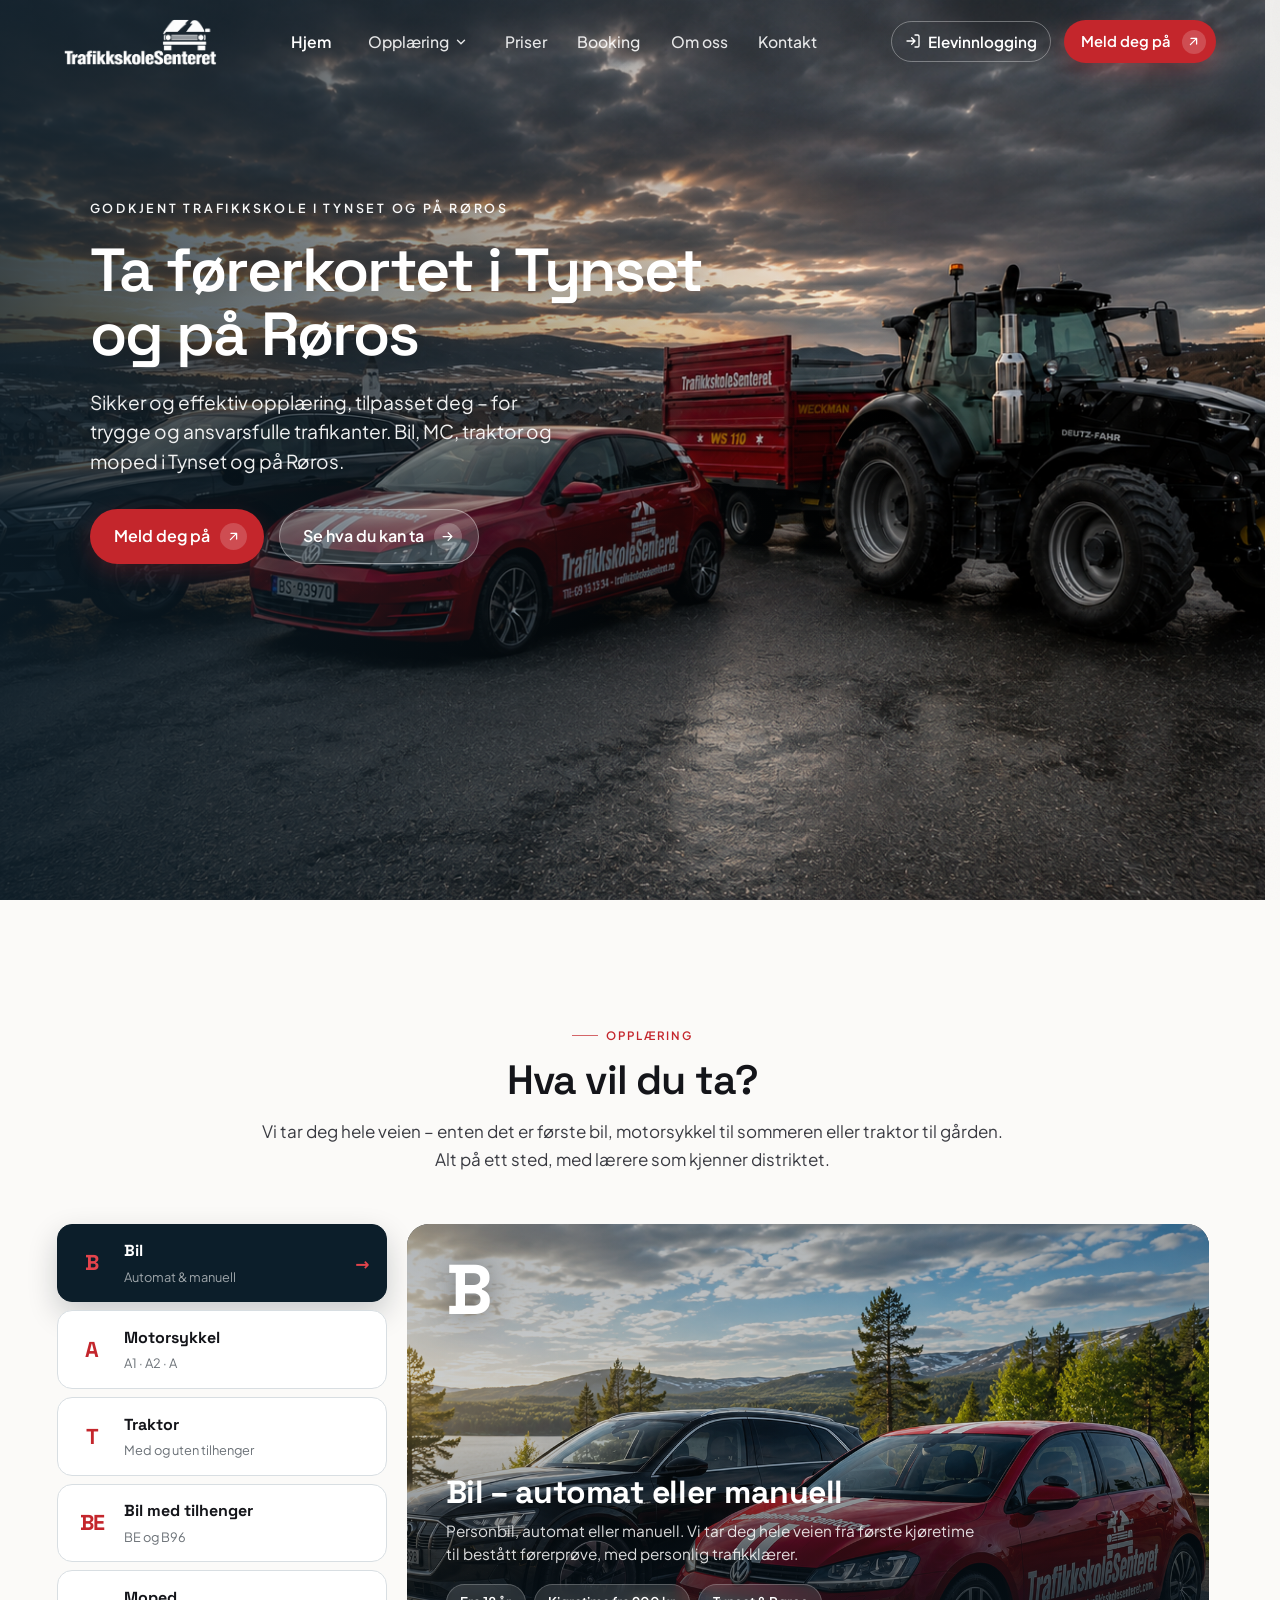
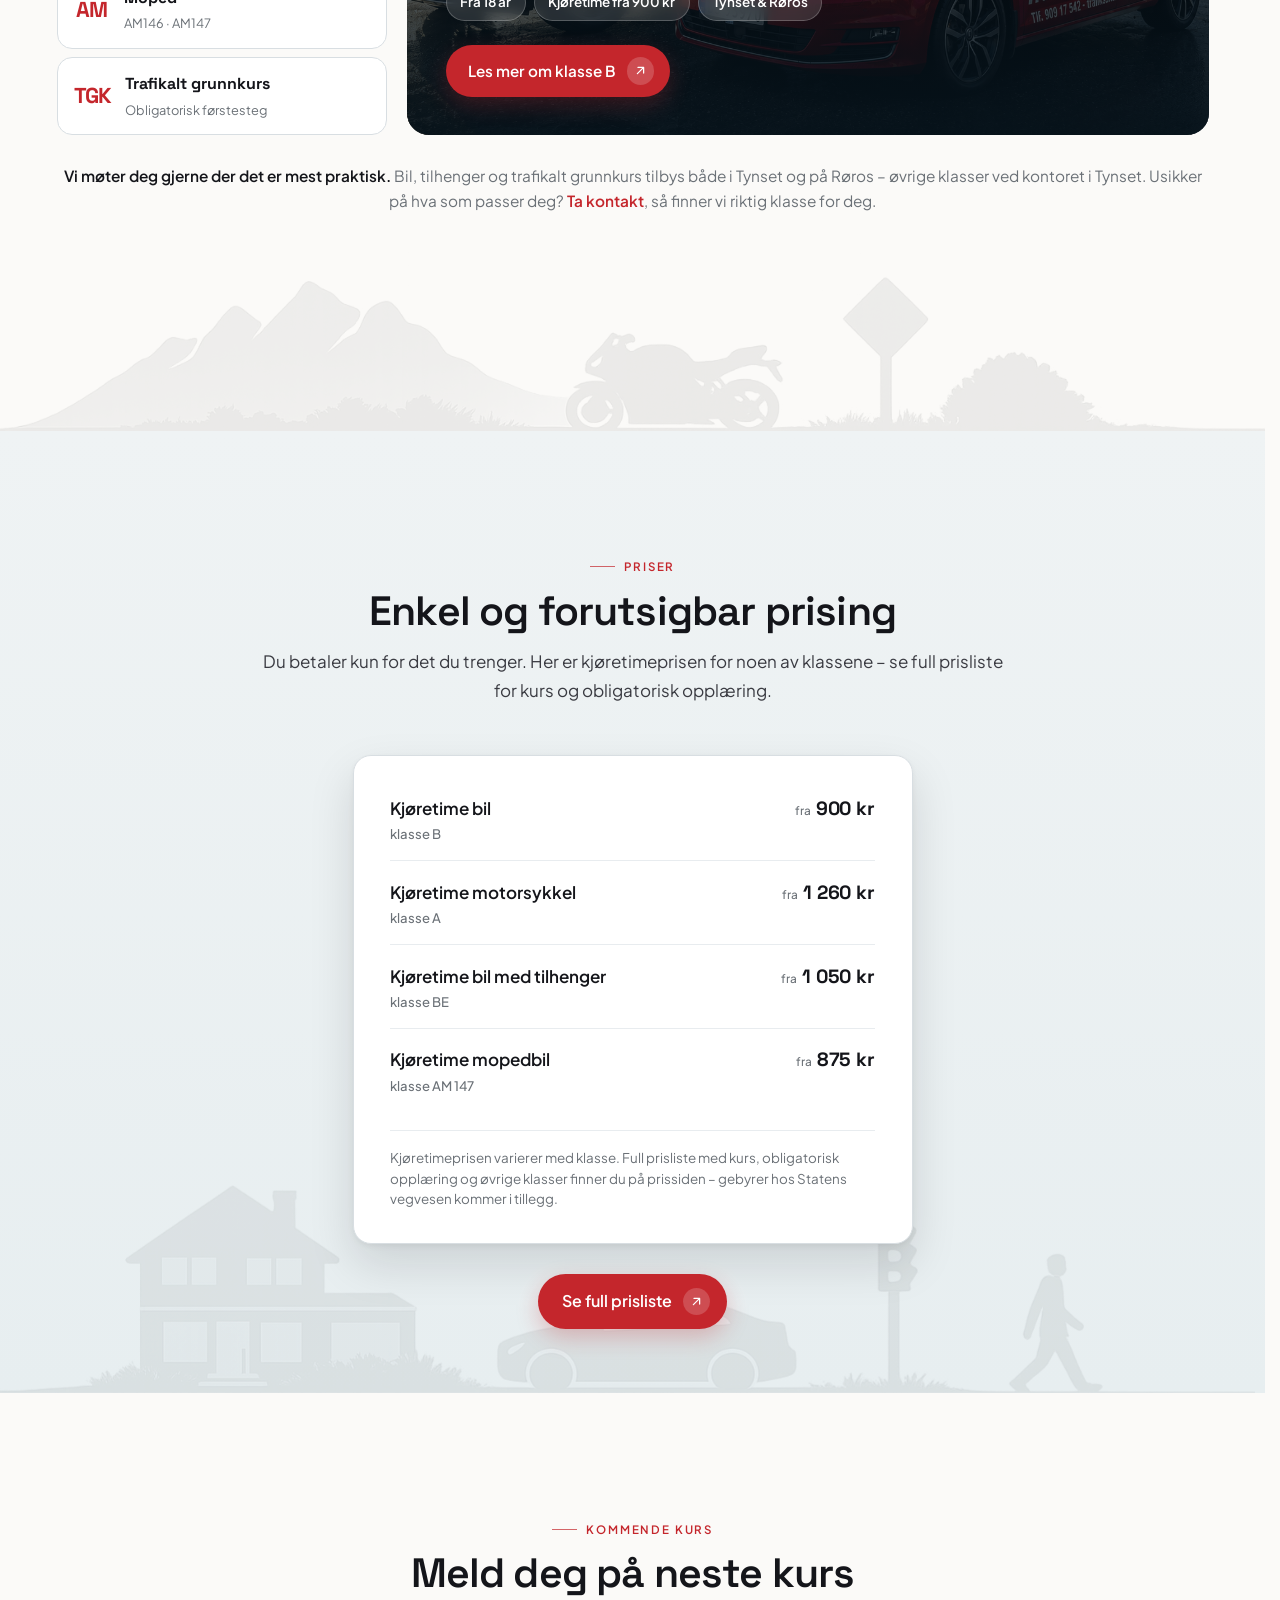
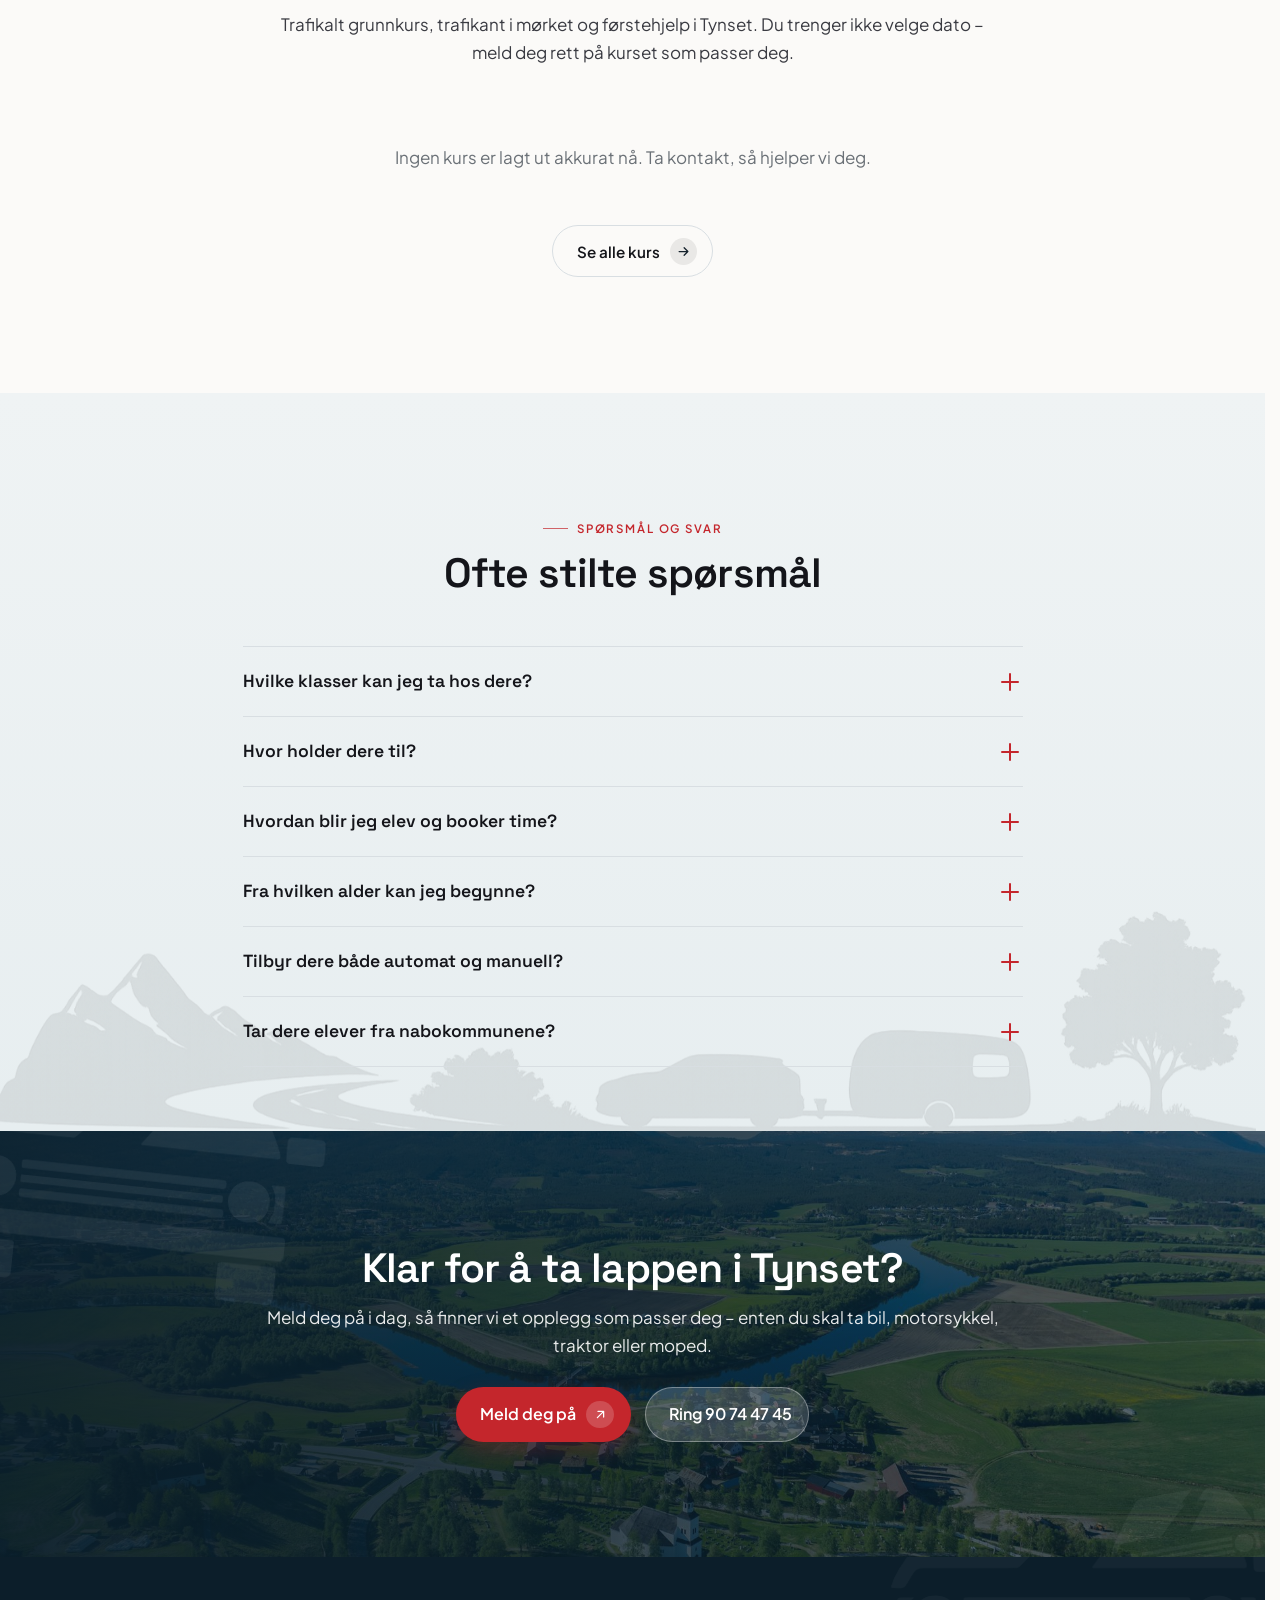
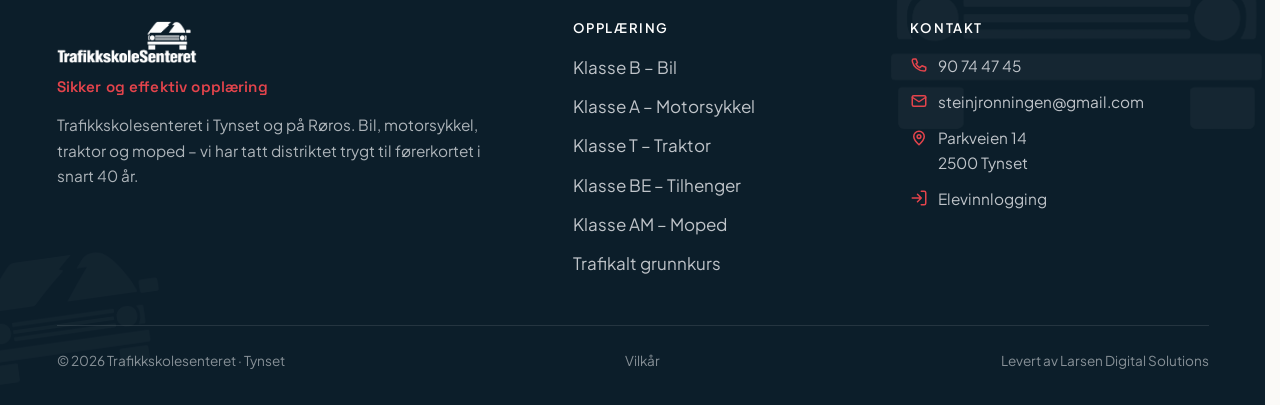
==== commit 3c98f1af: "Klasse B: riktig bilde (kun bilene, uten traktor) på kort + side; fjernet crop-zoom Co-Authored-By: " ====
--- a/index.html
+++ b/index.html
@@ -54,9 +54,6 @@
     .feat__media { position: absolute; inset: 0; z-index: -2; overflow: hidden; }
     .feat__media img { width: 100%; height: 100%; object-fit: cover; transform: scale(1.05); transition: transform 7s linear; }
     .feat.is-active .feat__media img { transform: scale(1.13); }
-    /* Klasse B: zoom inn på bilene (ikke traktoren) i bilpark-bildet */
-    .feat[data-cls="b"] .feat__media img { transform: scale(1.42); transform-origin: 27% 60%; }
-    .feat[data-cls="b"].is-active .feat__media img { transform: scale(1.48); transform-origin: 27% 60%; }
     .feat::after { content: ''; position: absolute; inset: 0; z-index: -1; background: linear-gradient(180deg, rgba(6,18,26,.32) 0%, rgba(6,18,26,.18) 38%, rgba(6,18,26,.74) 76%, rgba(6,18,26,.96) 100%); }
     .feat__code { font-family: var(--font-display); font-weight: 700; font-size: clamp(2.6rem, 5.5vw, 4.4rem); line-height: .82; letter-spacing: -.05em; text-shadow: 0 2px 26px rgba(0,0,0,.45); }
     .feat__body { margin-top: auto; padding-top: 1.4rem; }
@@ -198,7 +195,7 @@
 
           <div class="explorer__feature">
             <article class="feat is-active" data-cls="b">
-              <div class="feat__media"><img decoding="async" src="img/tss-biler.png" alt="Trafikkskolesenterets biler" loading="lazy"></div>
+              <div class="feat__media"><img decoding="async" src="img/tss-biler.png" alt="Trafikkskolesenterets biler – Audi og branded VW Golf" loading="lazy" style="object-position:58% center"></div>
               <span class="feat__code">B</span>
               <div class="feat__body">
                 <h3>Bil – automat eller manuell</h3>
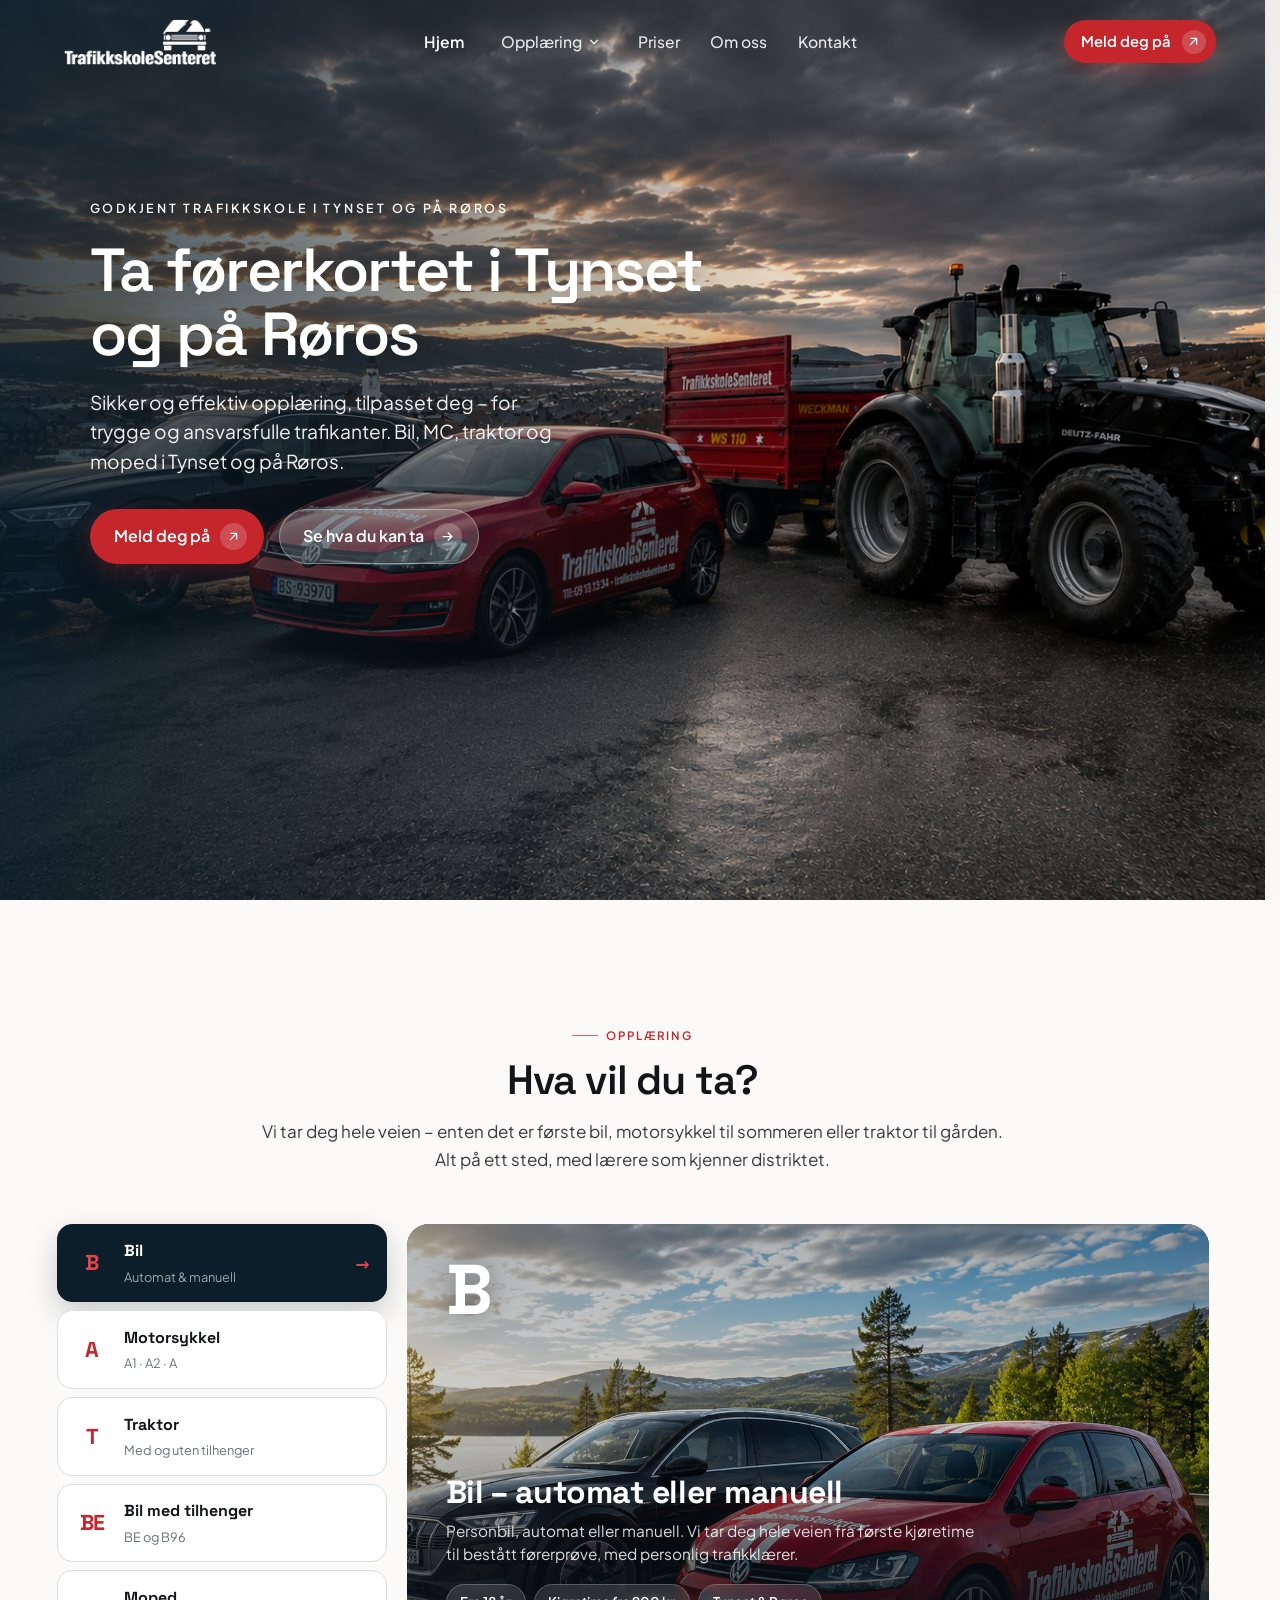
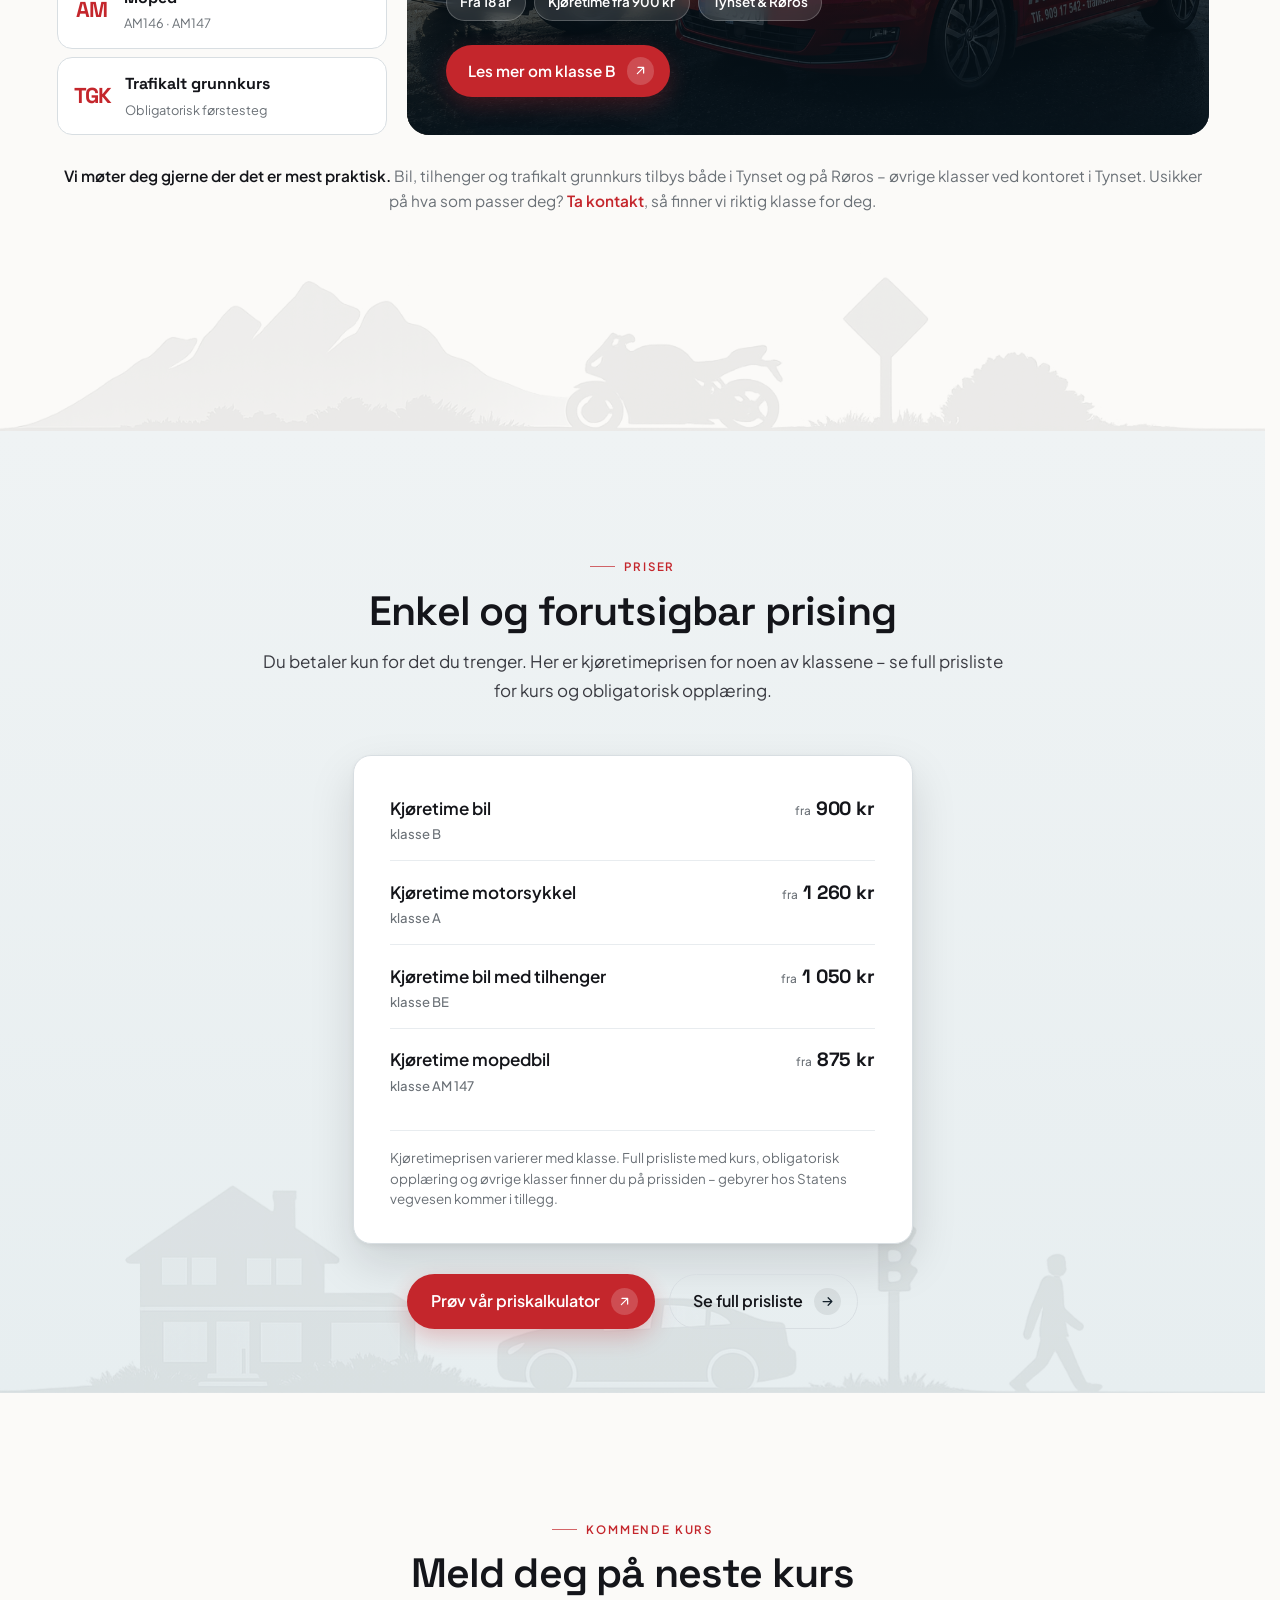
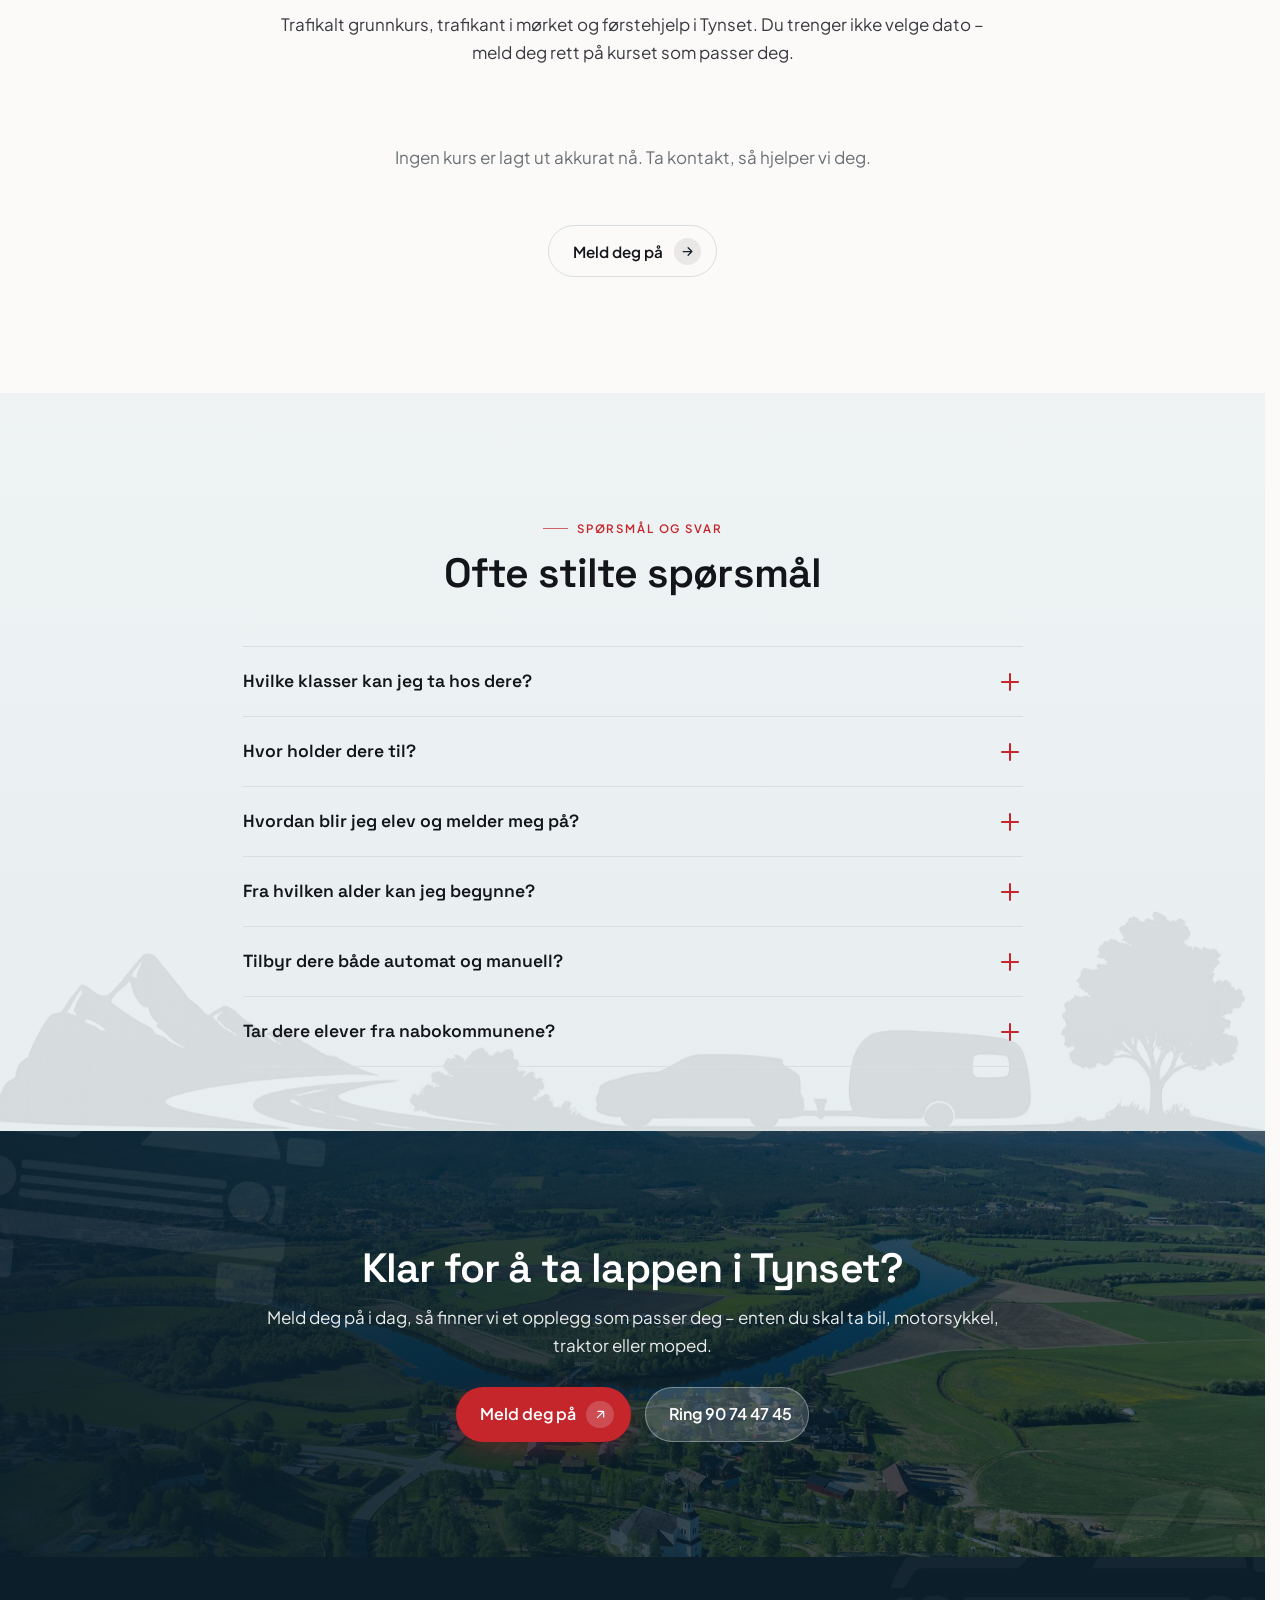
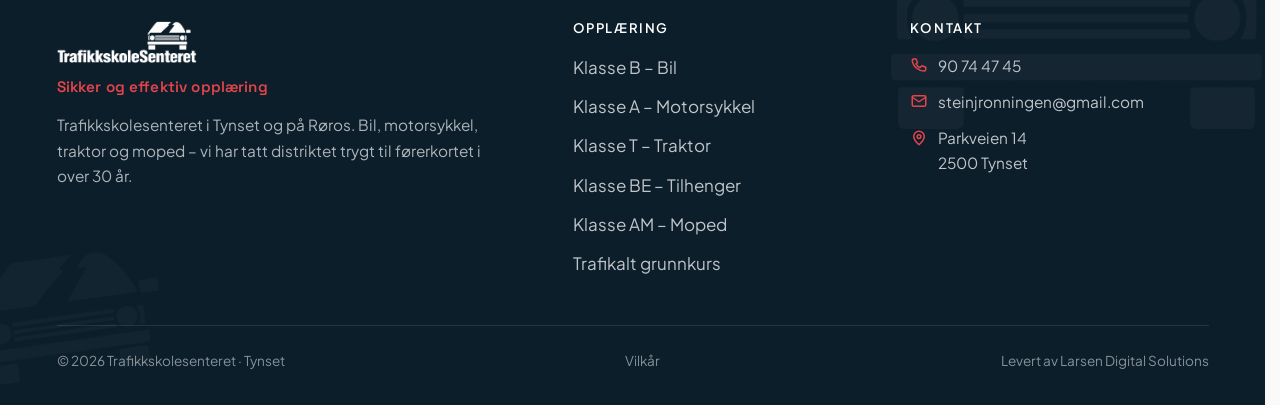
==== commit e7673d03: "Fjern booking-side + selvbooking: elever melder seg på via kontaktskjema/SMS Etter tilbakemelding fr" ====
--- a/index.html
+++ b/index.html
@@ -101,16 +101,11 @@
           </div>
         </div>
         <a href="priser.html">Priser</a>
-        <a href="booking.html">Booking</a>
         <a href="om-oss.html">Om oss</a>
         <a href="kontakt.html">Kontakt</a>
       </nav>
 
       <div class="nav__cta">
-        <a class="nav__login" href="https://tabs.no/start" target="_blank" rel="noopener" aria-label="Elevinnlogging (åpner nytt vindu)">
-          <svg viewBox="0 0 24 24" fill="none" stroke="currentColor" stroke-width="2" stroke-linecap="round" stroke-linejoin="round" aria-hidden="true"><path d="M15 3h4a2 2 0 0 1 2 2v14a2 2 0 0 1-2 2h-4"/><path d="M10 17 15 12 10 7M15 12H3"/></svg>
-          Elevinnlogging
-        </a>
         <a class="btn btn--primary" href="kontakt.html">Meld deg på
           <span class="btn__icon" aria-hidden="true"><svg viewBox="0 0 24 24" fill="none" stroke="currentColor" stroke-width="2" stroke-linecap="round" stroke-linejoin="round"><path d="M7 17 17 7M8 7h9v9"/></svg></span>
         </a>
@@ -135,13 +130,9 @@
       <a href="trafikalt-grunnkurs.html">Trafikalt grunnkurs</a>
     </div>
     <a class="m-link" href="priser.html">Priser</a>
-    <a class="m-link" href="booking.html">Booking</a>
     <a class="m-link" href="om-oss.html">Om oss</a>
     <a class="m-link" href="kontakt.html">Kontakt</a>
     <div class="mobile-menu__foot">
-      <a class="btn btn--ghost btn--block" href="https://tabs.no/start" target="_blank" rel="noopener">Elevinnlogging
-        <span class="btn__icon" aria-hidden="true"><svg viewBox="0 0 24 24" fill="none" stroke="currentColor" stroke-width="2" stroke-linecap="round" stroke-linejoin="round"><path d="M15 3h4a2 2 0 0 1 2 2v14a2 2 0 0 1-2 2h-4"/><path d="M10 17 15 12 10 7M15 12H3"/></svg></span>
-      </a>
       <a class="btn btn--primary btn--block" href="kontakt.html">Meld deg på
         <span class="btn__icon" aria-hidden="true"><svg viewBox="0 0 24 24" fill="none" stroke="currentColor" stroke-width="2" stroke-linecap="round" stroke-linejoin="round"><path d="M7 17 17 7M8 7h9v9"/></svg></span>
       </a>
@@ -277,7 +268,10 @@
           <p class="ptease__note">Kjøretimeprisen varierer med klasse. Full prisliste med kurs, obligatorisk opplæring og øvrige klasser finner du på prissiden – gebyrer hos Statens vegvesen kommer i tillegg.</p>
         </div>
         <div class="center reveal" style="margin-top:1.9rem">
-          <a class="btn btn--primary btn--lg" href="priser.html">Se full prisliste<span class="btn__icon" aria-hidden="true"><svg viewBox="0 0 24 24" fill="none" stroke="currentColor" stroke-width="2" stroke-linecap="round" stroke-linejoin="round"><path d="M7 17 17 7M8 7h9v9"/></svg></span></a>
+          <div class="btn-row" style="justify-content:center">
+            <a class="btn btn--primary btn--lg" href="priser.html#kalkulator">Prøv vår priskalkulator<span class="btn__icon" aria-hidden="true"><svg viewBox="0 0 24 24" fill="none" stroke="currentColor" stroke-width="2" stroke-linecap="round" stroke-linejoin="round"><path d="M7 17 17 7M8 7h9v9"/></svg></span></a>
+            <a class="btn btn--ghost btn--lg" href="priser.html">Se full prisliste<span class="btn__icon" aria-hidden="true"><svg viewBox="0 0 24 24" fill="none" stroke="currentColor" stroke-width="2" stroke-linecap="round" stroke-linejoin="round"><path d="M5 12h14M13 6l6 6-6 6"/></svg></span></a>
+          </div>
         </div>
       </div>
     </section>
@@ -292,7 +286,7 @@
         </div>
         <div class="reveal ko-grid" data-kurs-list="list" data-limit="3"><p class="ko-empty">Laster kommende kurs …</p></div>
         <div class="center reveal" style="margin-top:1.8rem">
-          <a class="btn btn--ghost" href="booking.html">Se alle kurs<span class="btn__icon" aria-hidden="true"><svg viewBox="0 0 24 24" fill="none" stroke="currentColor" stroke-width="2" stroke-linecap="round" stroke-linejoin="round"><path d="M5 12h14M13 6l6 6-6 6"/></svg></span></a>
+          <a class="btn btn--ghost" href="kontakt.html">Meld deg på<span class="btn__icon" aria-hidden="true"><svg viewBox="0 0 24 24" fill="none" stroke="currentColor" stroke-width="2" stroke-linecap="round" stroke-linejoin="round"><path d="M5 12h14M13 6l6 6-6 6"/></svg></span></a>
         </div>
       </div>
     </section>
@@ -308,7 +302,7 @@
         <div class="faq reveal" style="max-width:780px;margin-inline:auto">
           <details><summary>Hvilke klasser kan jeg ta hos dere? <span class="faq__icon" aria-hidden="true"></span></summary><div class="faq__body"><p>Vi tilbyr klasse B (bil – automat og manuell), klasse A/A1/A2 (motorsykkel), klasse T (traktor), klasse BE og B96 (bil med tilhenger), moped (klasse AM) og trafikalt grunnkurs. Vi holder til i Tynset.</p></div></details>
           <details><summary>Hvor holder dere til? <span class="faq__icon" aria-hidden="true"></span></summary><div class="faq__body"><p>Vi er midt i Tynset sentrum, i Parkveien 14 (2500 Tynset), med egne teori- og kursrom. På Røros tilbyr vi bil (klasse B og automat), tilhenger (BE) og trafikalt grunnkurs. Vi møter deg gjerne der det passer best – ta kontakt på <a href="tel:+4790744745">90 74 47 45</a> eller <a href="mailto:steinjronningen@gmail.com">steinjronningen@gmail.com</a>, så avtaler vi oppstart.</p></div></details>
-          <details><summary>Hvordan blir jeg elev og booker time? <span class="faq__icon" aria-hidden="true"></span></summary><div class="faq__body"><p>Ta kontakt via «Meld deg på», så registrerer vi deg som elev. Du booker kjøretimer og melder deg på kurs i bookingsystemet vårt, og logger inn som elev på <a href="https://tabs.no/start" target="_blank" rel="noopener">tabs.no</a>. Du kan også bare ringe oss på <a href="tel:+4790744745">90 74 47 45</a>.</p></div></details>
+          <details><summary>Hvordan blir jeg elev og melder meg på? <span class="faq__icon" aria-hidden="true"></span></summary><div class="faq__body"><p>Ta kontakt via «Meld deg på»-skjemaet, send en SMS eller ring – så registrerer vi deg som elev og setter deg opp på kjøretimer og kurs. Du booker ikke selv; vi finner et tidspunkt som passer. Send SMS eller ring <a href="tel:+4790744745">90 74 47 45</a> eller <a href="tel:+4790917542">90 91 75 42</a>.</p></div></details>
           <details><summary>Fra hvilken alder kan jeg begynne? <span class="faq__icon" aria-hidden="true"></span></summary><div class="faq__body"><p>Trafikalt grunnkurs og moped (AM) kan tas fra 15 år, øvelseskjøring på bil fra 16 år, og lett motorsykkel (A1) fra 16 år. Førerkort i klasse B får du tidligst ved fylte 18 år. Ta kontakt, så finner vi ut hva som passer for deg.</p></div></details>
           <details><summary>Tilbyr dere både automat og manuell? <span class="faq__icon" aria-hidden="true"></span></summary><div class="faq__body"><p>Ja. Vi tilbyr opplæring på både automat og manuell. Med automat slipper du clutch og gir og kan bruke mer fokus på trafikken, mens manuell lar deg kjøre alle biler.</p></div></details>
           <details><summary>Tar dere elever fra nabokommunene? <span class="faq__icon" aria-hidden="true"></span></summary><div class="faq__body"><p>Ja. Vi har elever fra hele distriktet – Tynset, Røros, Alvdal, Tolga, Folldal, Os og Rendalen. Vi er vant til å tilpasse opplæringen for deg som har et stykke å kjøre.</p></div></details>
@@ -342,7 +336,7 @@
             <img decoding="async" class="brand__logo" src="img/logo.png?v=1" alt="Trafikkskolesenteret">
           </a>
           <p class="footer__tagline">Sikker og effektiv opplæring</p>
-          <p class="footer__about">Trafikkskolesenteret i Tynset og på Røros. Bil, motorsykkel, traktor og moped – vi har tatt distriktet trygt til førerkortet i snart 40 år.</p>
+          <p class="footer__about">Trafikkskolesenteret i Tynset og på Røros. Bil, motorsykkel, traktor og moped – vi har tatt distriktet trygt til førerkortet i over 30 år.</p>
         </div>
         <div>
           <h4>Opplæring</h4>
@@ -360,7 +354,6 @@
           <ul class="footer__contact">
             <li><svg viewBox="0 0 24 24" fill="none" stroke="currentColor" stroke-width="2" stroke-linecap="round" stroke-linejoin="round" aria-hidden="true"><path d="M5 4h3l2 5-2 1.5a11 11 0 0 0 5 5L16 13l5 2v3a2 2 0 0 1-2 2A16 16 0 0 1 3 6a2 2 0 0 1 2-2Z"/></svg><a href="tel:+4790744745">90 74 47 45</a></li><li><svg viewBox="0 0 24 24" fill="none" stroke="currentColor" stroke-width="2" stroke-linecap="round" stroke-linejoin="round" aria-hidden="true"><rect x="3" y="5" width="18" height="14" rx="2"/><path d="m3 7 9 6 9-6"/></svg><a href="mailto:steinjronningen@gmail.com">steinjronningen@gmail.com</a></li>
             <li><svg viewBox="0 0 24 24" fill="none" stroke="currentColor" stroke-width="2" stroke-linecap="round" stroke-linejoin="round" aria-hidden="true"><path d="M12 21s-7-6.5-7-11a7 7 0 0 1 14 0c0 4.5-7 11-7 11Z"/><circle cx="12" cy="10" r="2.5"/></svg><span style="line-height:1.6">Parkveien 14<br>2500 Tynset</span></li>
-            <li><svg viewBox="0 0 24 24" fill="none" stroke="currentColor" stroke-width="2" stroke-linecap="round" stroke-linejoin="round" aria-hidden="true"><path d="M15 3h4a2 2 0 0 1 2 2v14a2 2 0 0 1-2 2h-4"/><path d="M10 17 15 12 10 7M15 12H3"/></svg><a href="https://tabs.no/start" target="_blank" rel="noopener">Elevinnlogging</a></li>
           </ul>
         </div>
       </div>
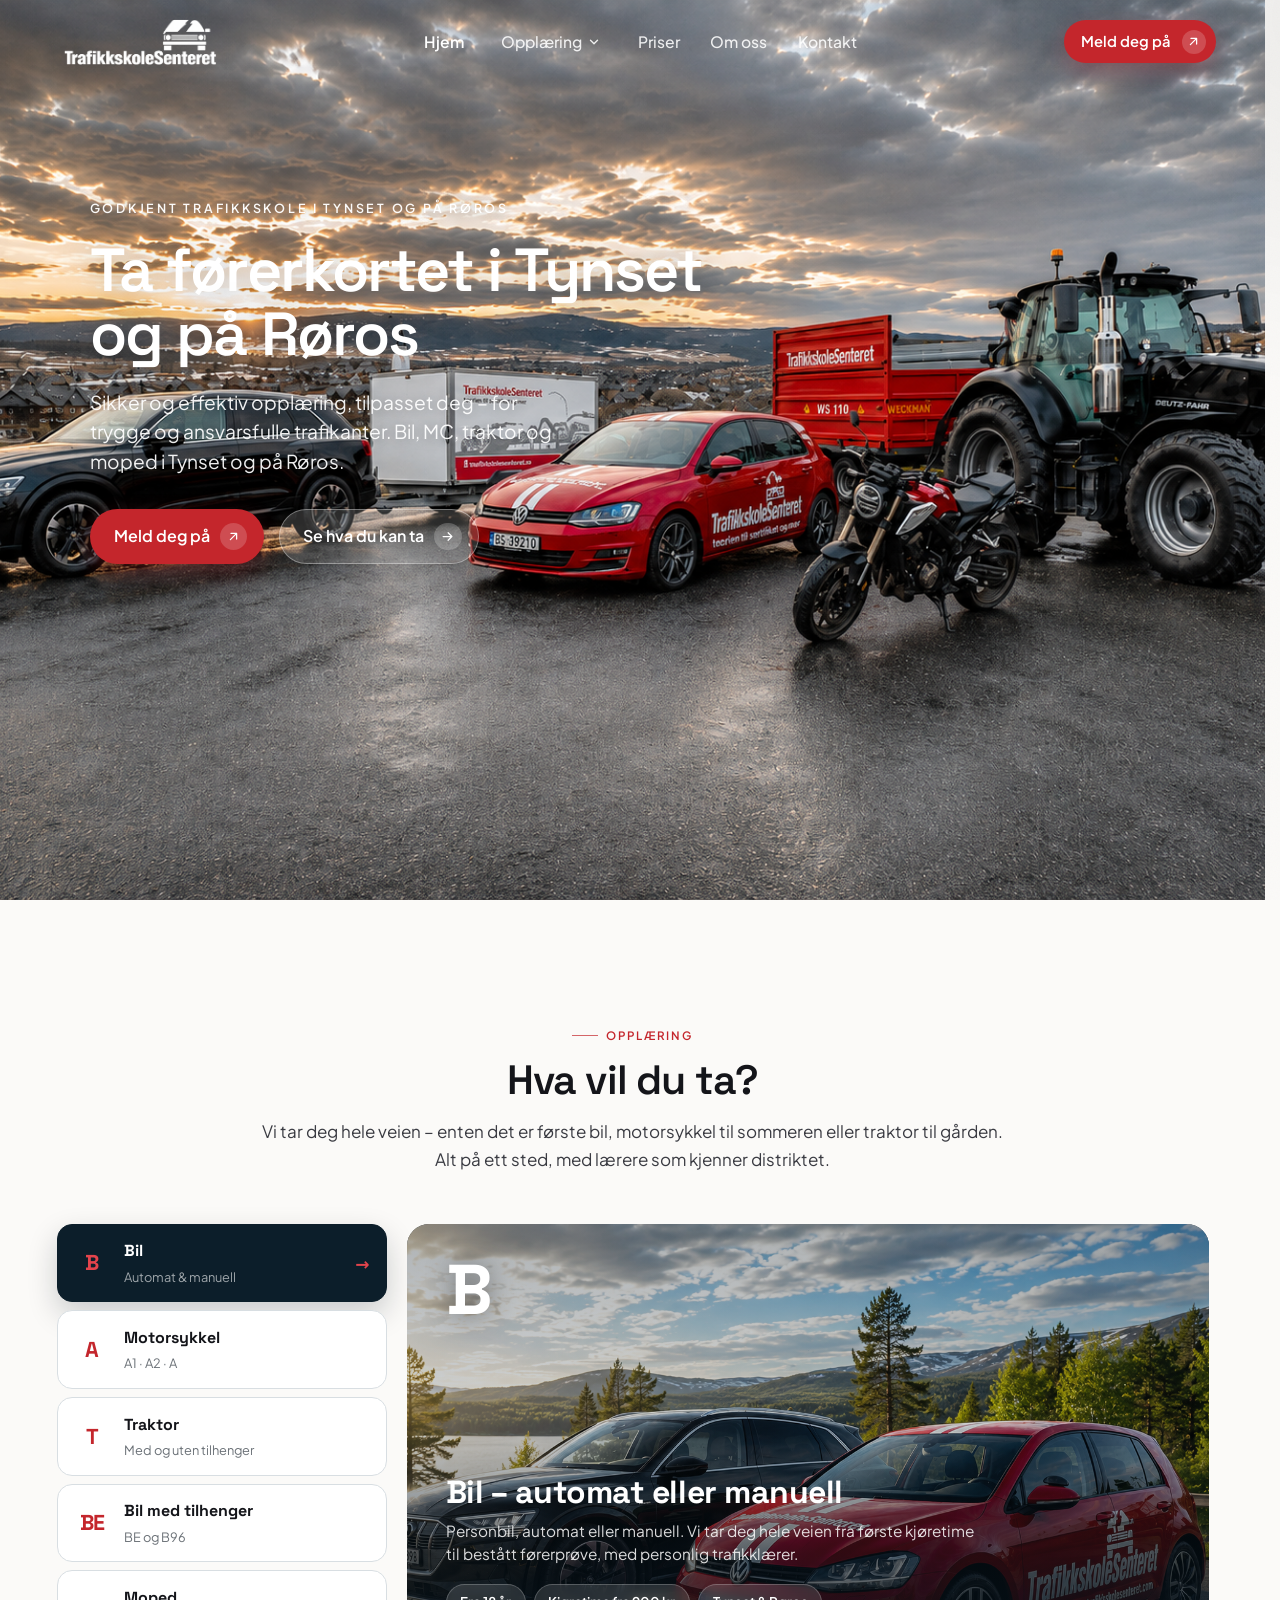
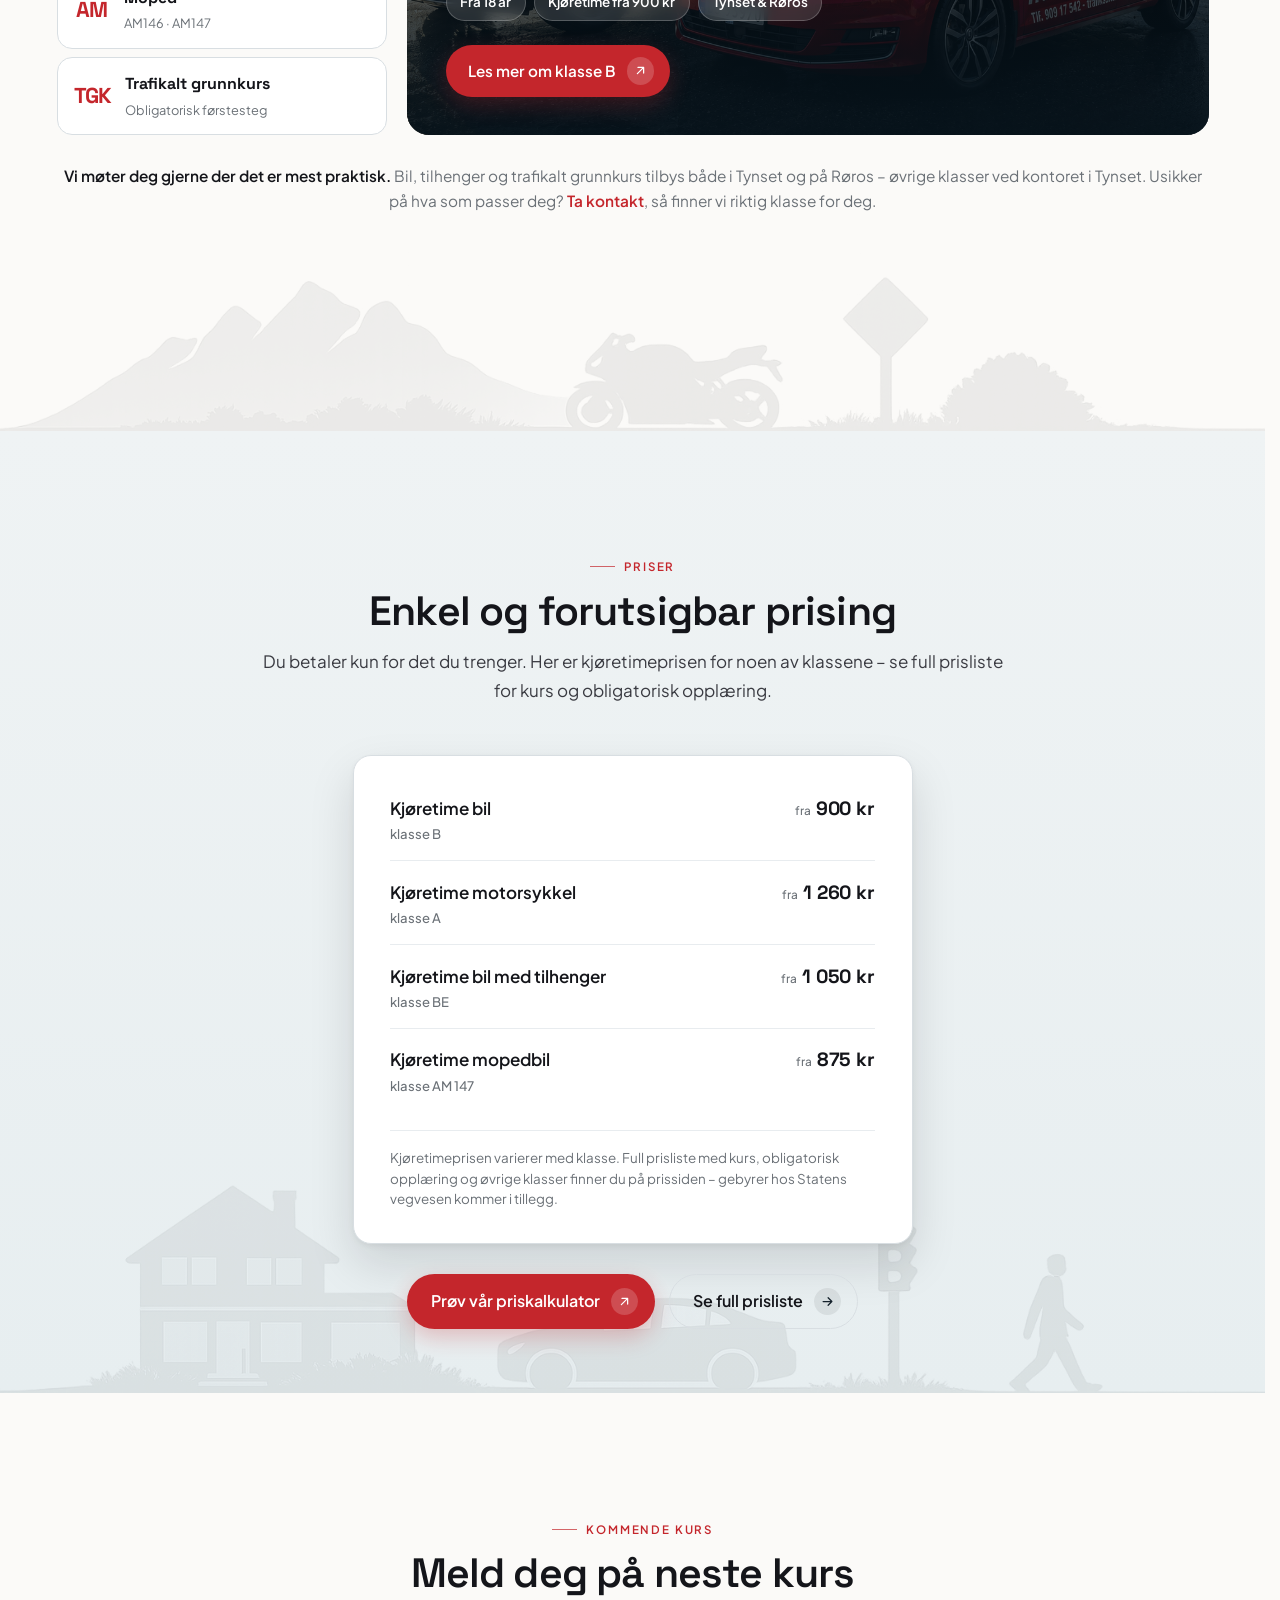
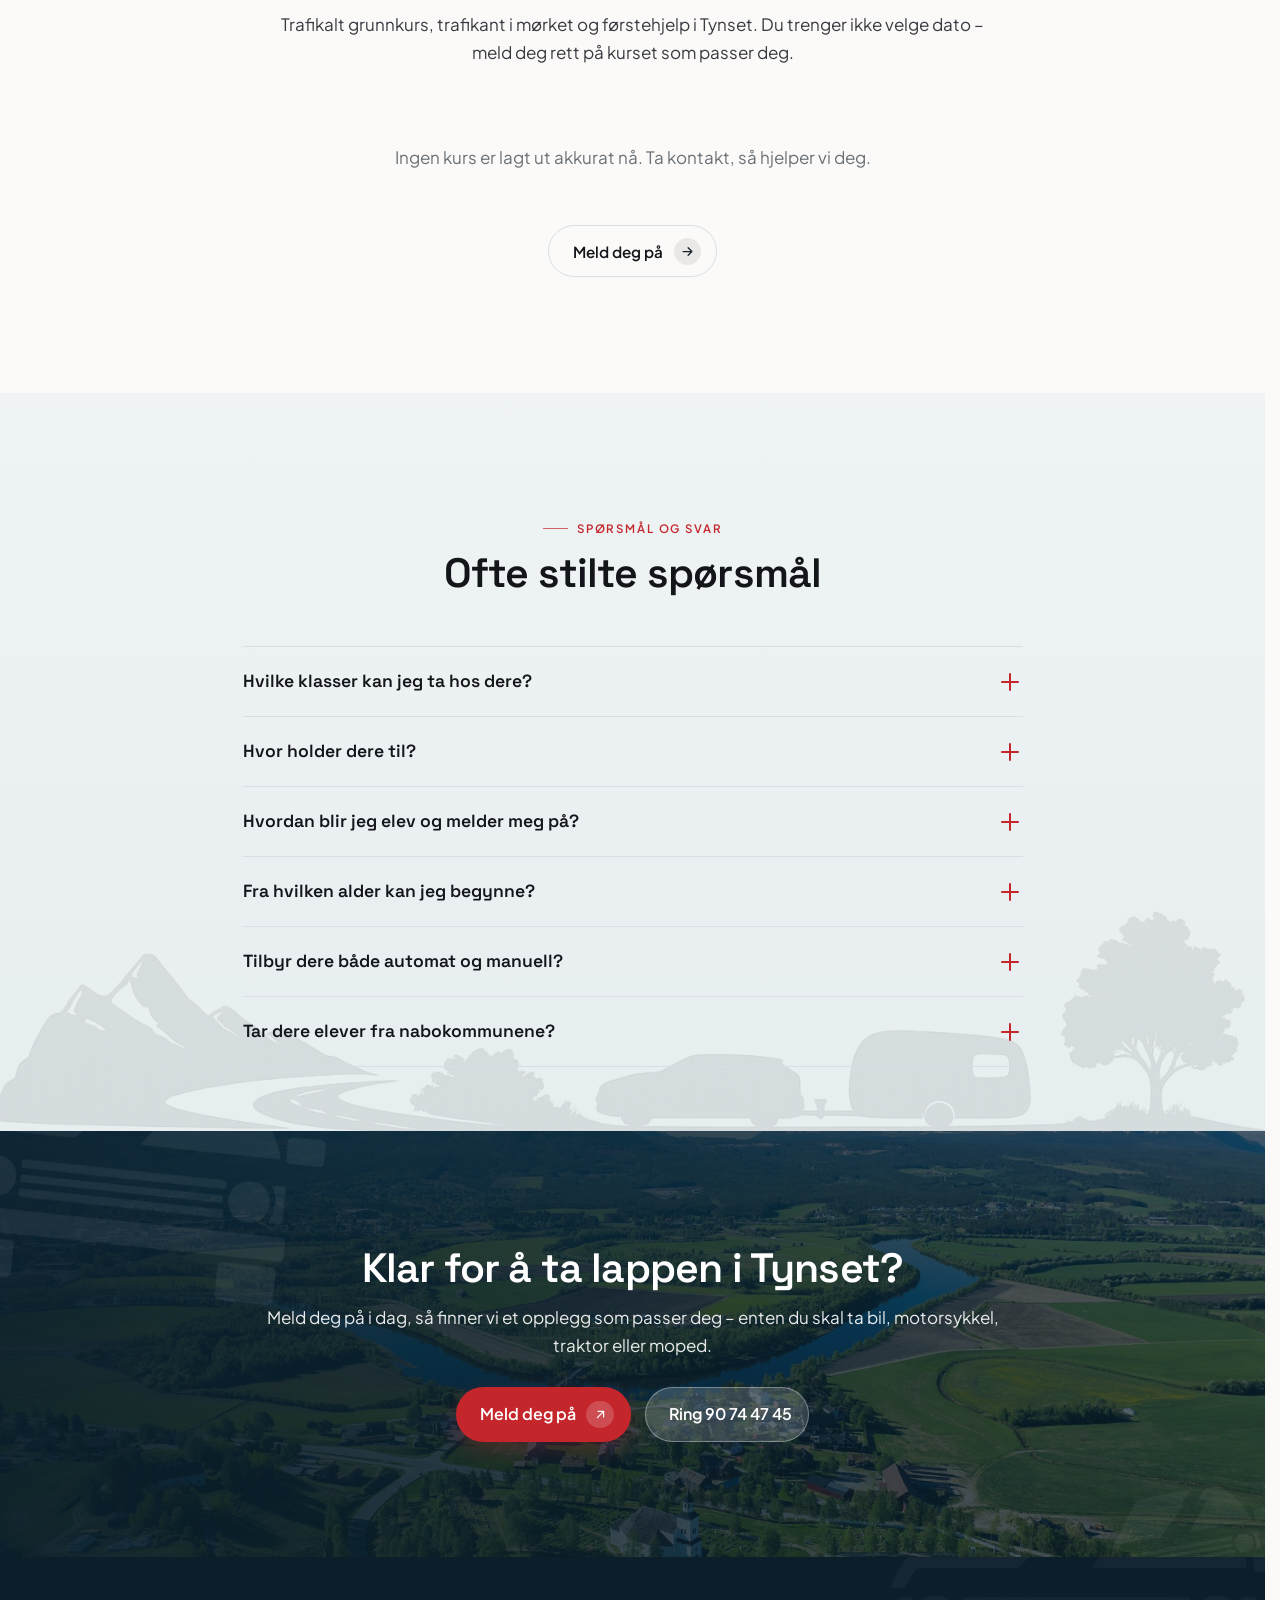
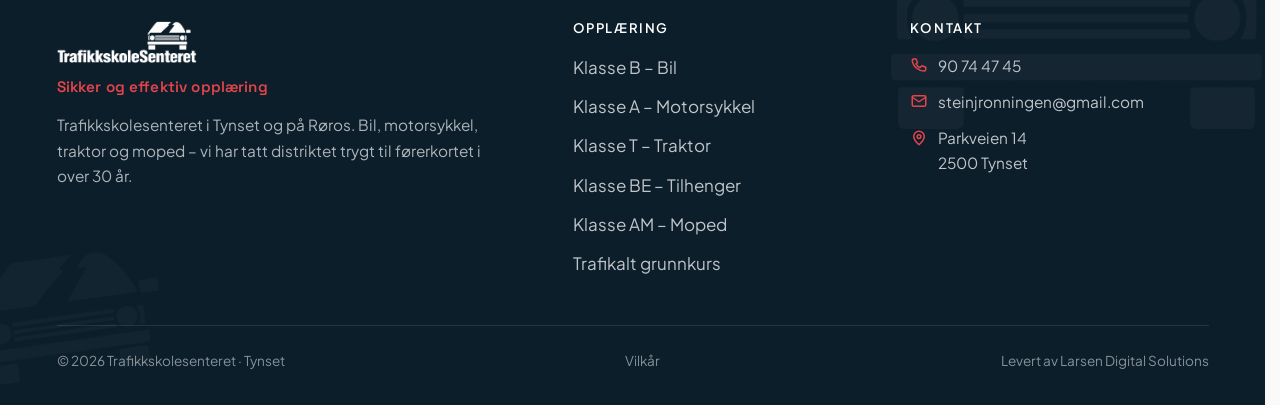
==== commit 7d0c1c05: "Hero: bytt til TSS hero 5 (full bilpark) og fjern fade/scrim-overlegg - Nytt hero-bilde img/hero-tss" ====
--- a/index.html
+++ b/index.html
@@ -144,9 +144,8 @@
     <!-- ===================== HERO ===================== -->
     <section class="hero">
       <div class="hero__bg" aria-hidden="true">
-        <img decoding="async" src="img/hero-tss.png" alt="" width="1672" height="941" fetchpriority="high">
-      </div>
-      <div class="hero__scrim" aria-hidden="true"></div>
+        <img decoding="async" src="img/hero-tss-5.png" alt="" width="1672" height="941" fetchpriority="high">
+      </div>
       <span data-nav-sentinel style="position:absolute;top:90px;height:1px;width:1px"></span>
       <div class="container hero__inner">
         <div class="hero__main">
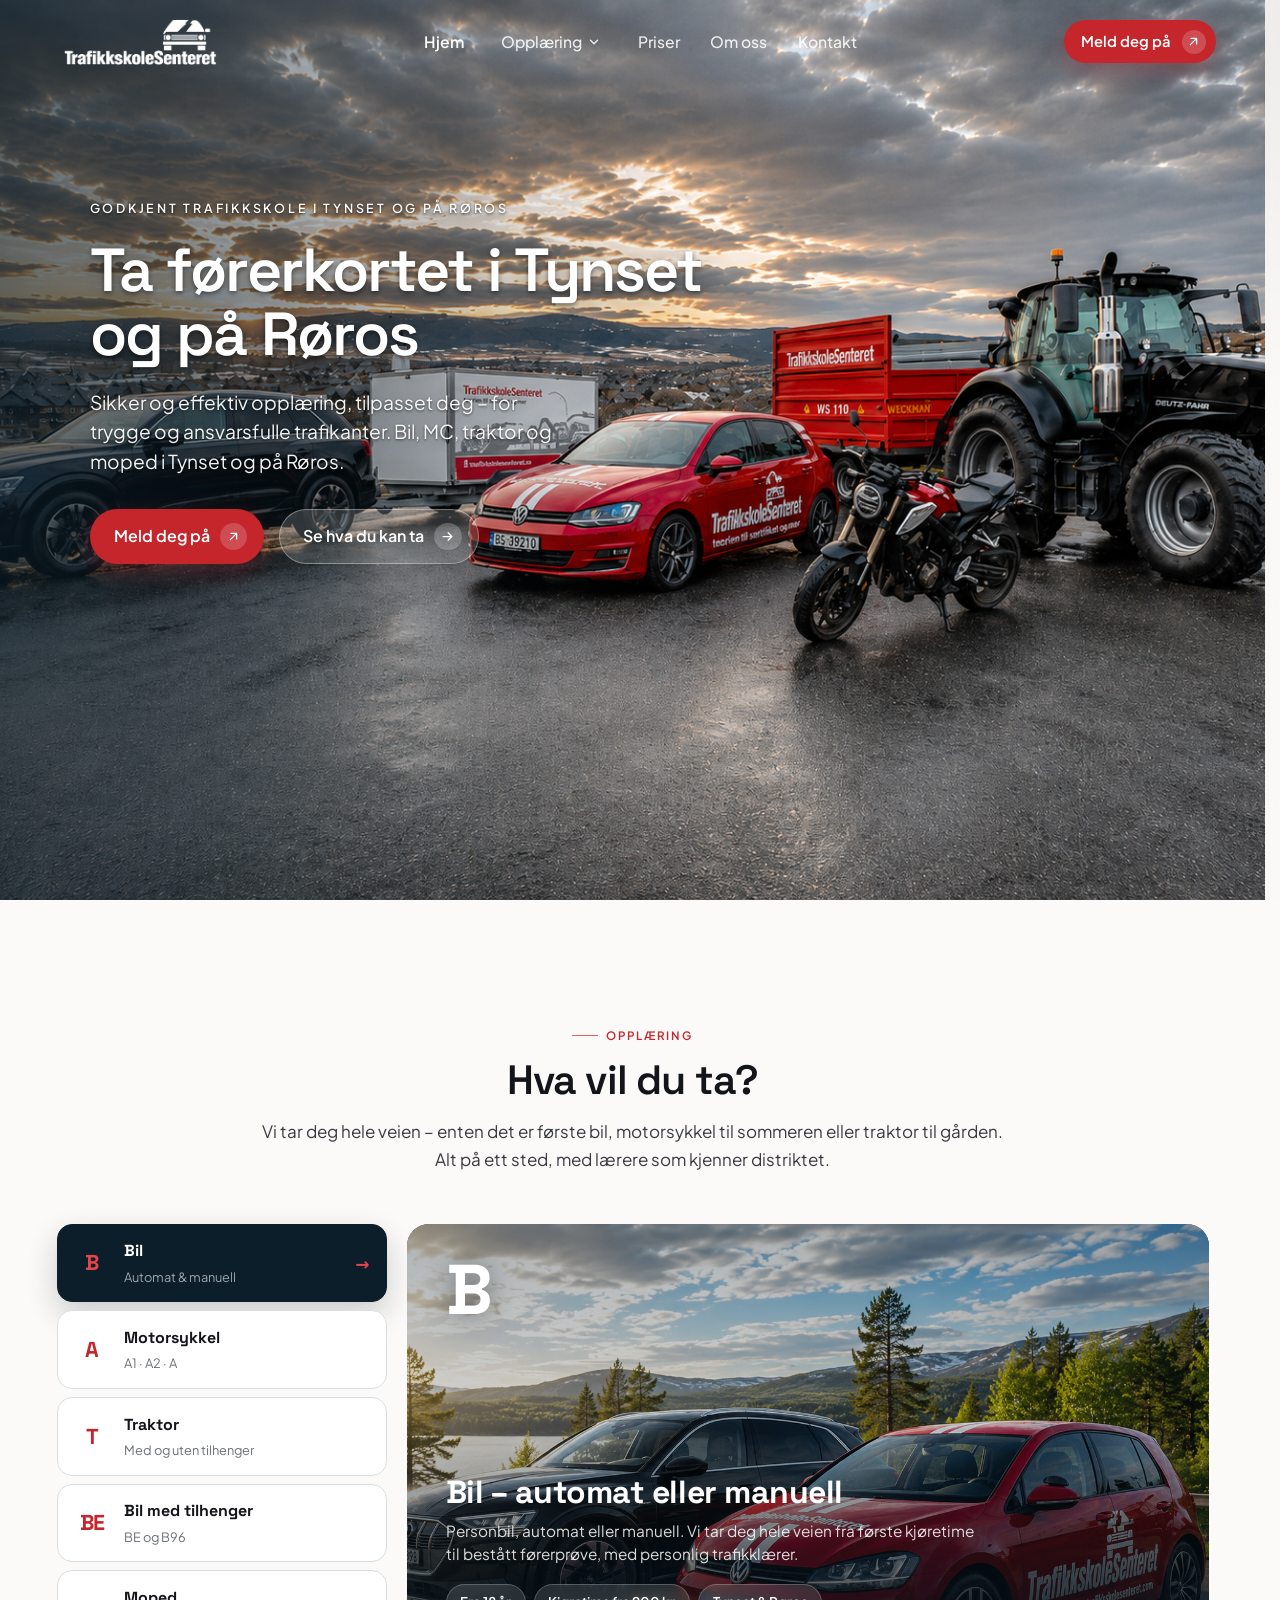
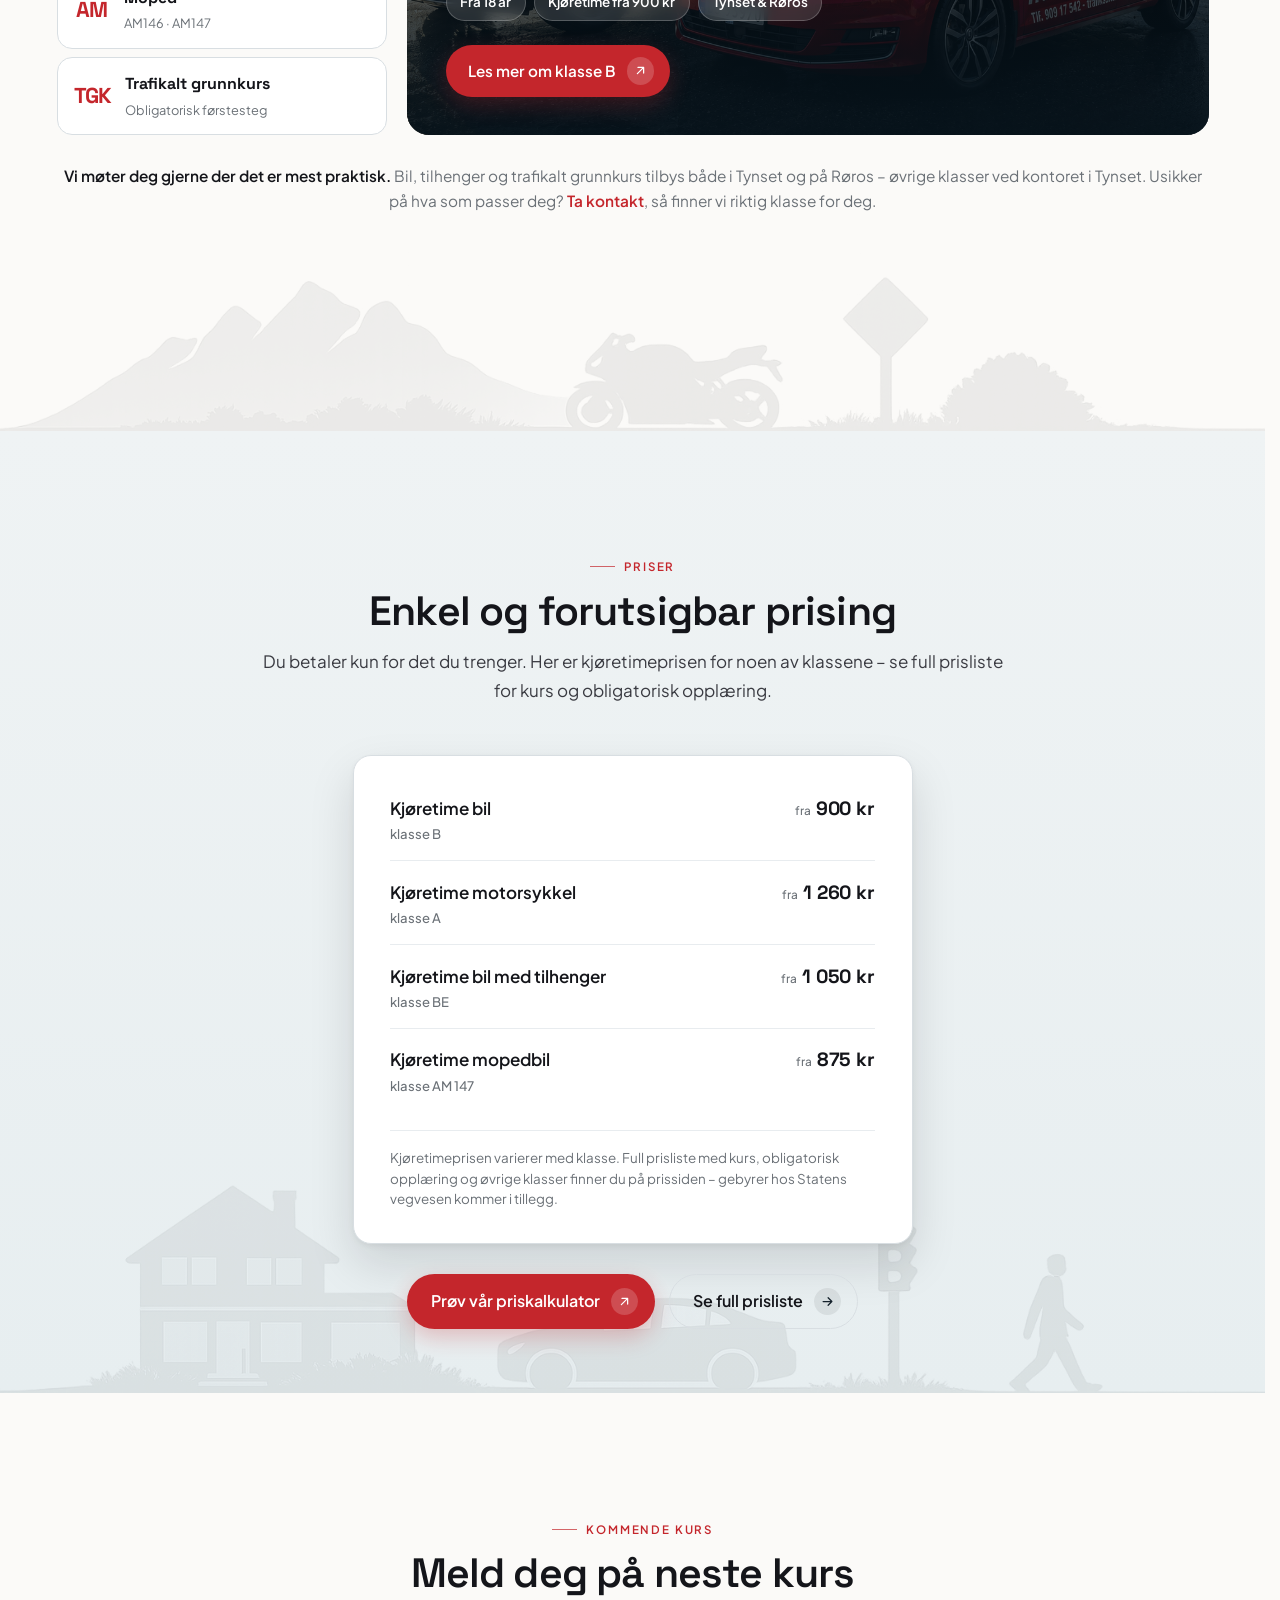
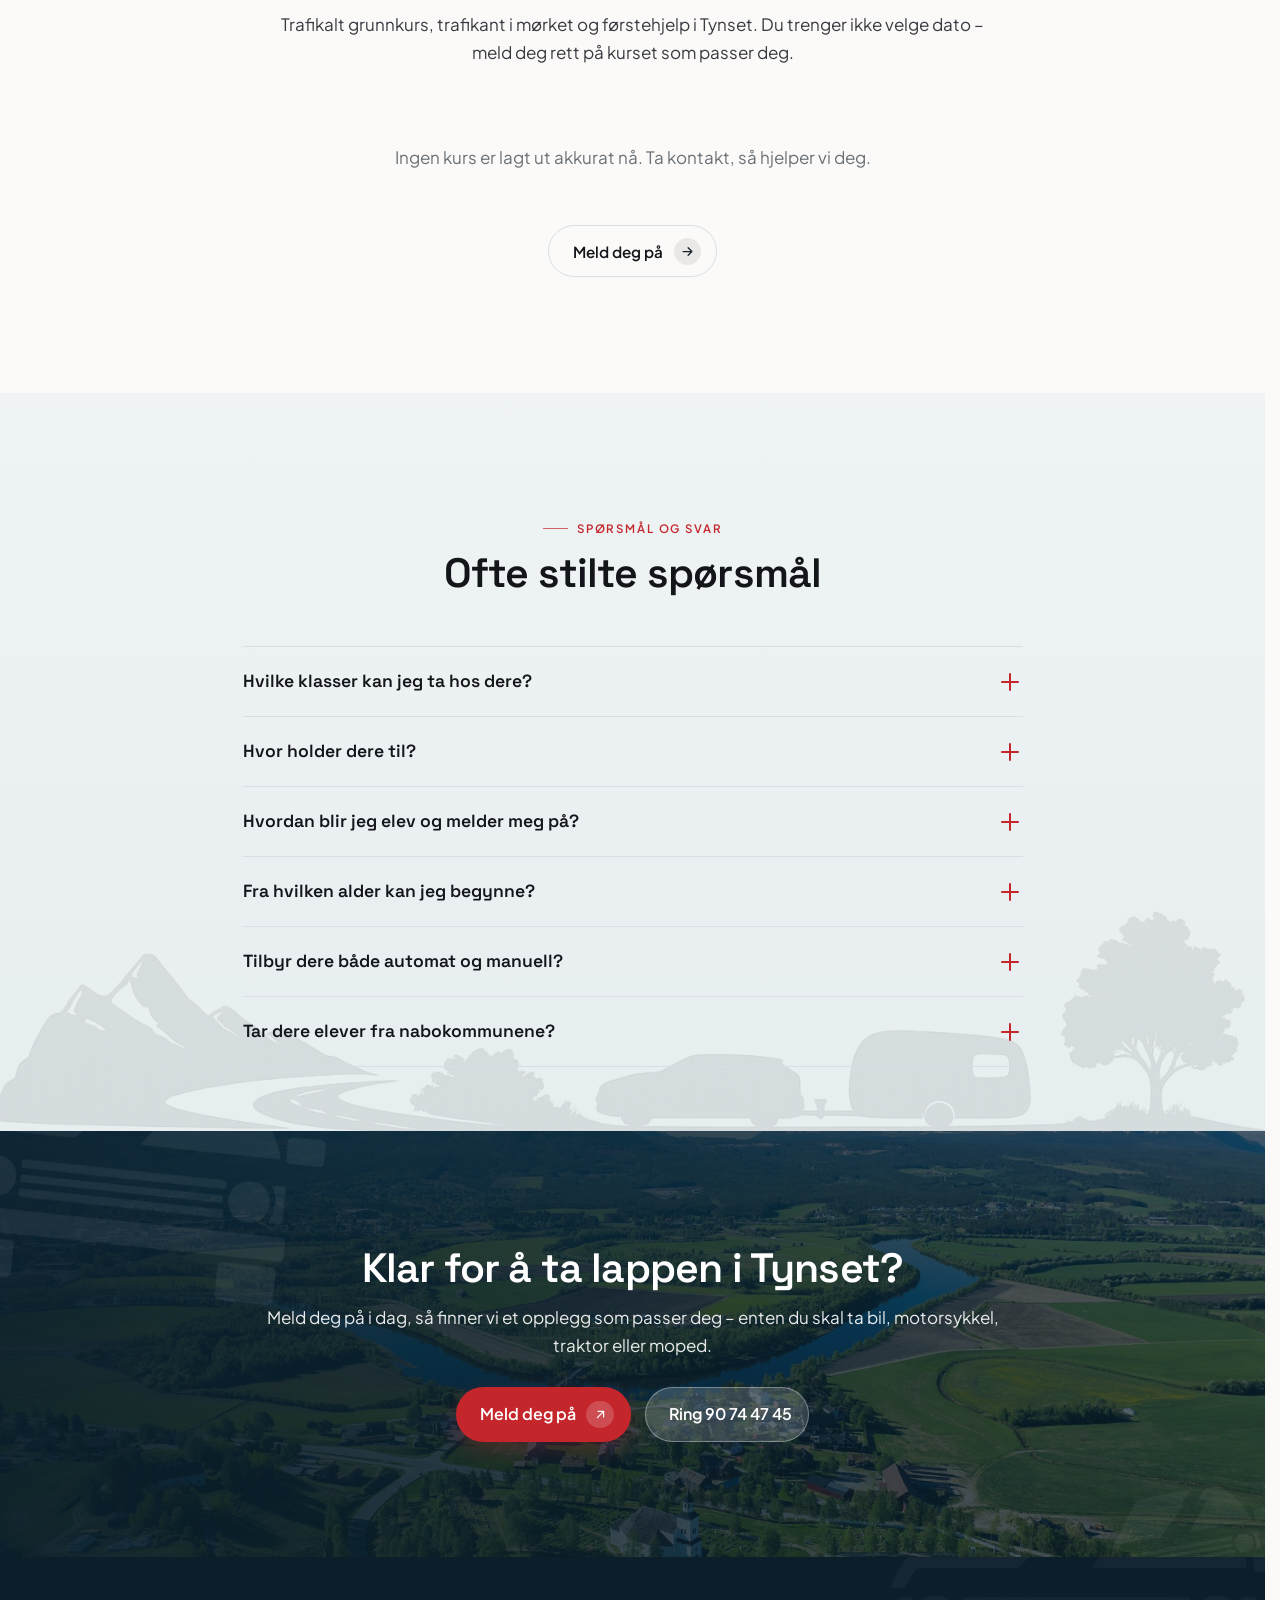
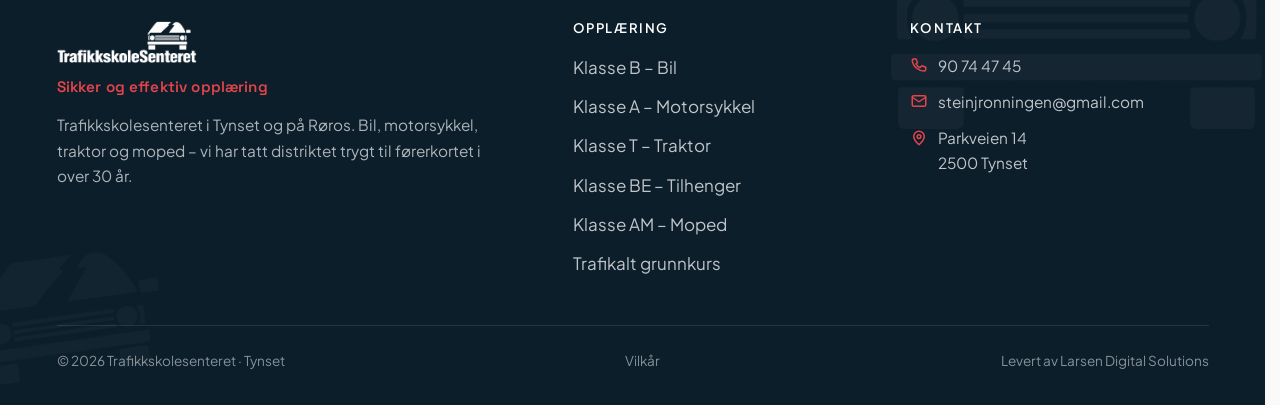
==== commit 46fd8b7c: "Hero-lesbarhet, ekte BE/MC-bilder og kontakt: begge tlf/epost + tydeligere booking - Hero: diskre ve" ====
--- a/index.html
+++ b/index.html
@@ -146,6 +146,7 @@
       <div class="hero__bg" aria-hidden="true">
         <img decoding="async" src="img/hero-tss-5.png" alt="" width="1672" height="941" fetchpriority="high">
       </div>
+      <div class="hero__scrim" aria-hidden="true"></div>
       <span data-nav-sentinel style="position:absolute;top:90px;height:1px;width:1px"></span>
       <div class="container hero__inner">
         <div class="hero__main">
@@ -195,7 +196,7 @@
               </div>
             </article>
             <article class="feat" data-cls="a">
-              <div class="feat__media"><img decoding="async" src="img/motorsykkel-a.jpg" alt="Klasse A – motorsykkel" loading="lazy"></div>
+              <div class="feat__media"><img decoding="async" src="img/mc-honda.jpg" alt="Klasse A – motorsykkel (Honda CB650R) hos Trafikkskolesenteret" loading="lazy"></div>
               <span class="feat__code">A</span>
               <div class="feat__body">
                 <h3>Motorsykkel – A1, A2 og A</h3>
@@ -215,7 +216,7 @@
               </div>
             </article>
             <article class="feat" data-cls="be">
-              <div class="feat__media"><img decoding="async" src="img/bil-camping.jpg" alt="Klasse BE – bil med tilhenger" loading="lazy"></div>
+              <div class="feat__media"><img decoding="async" src="img/be-bil-henger.jpg" alt="Klasse BE – bil med tilhenger hos Trafikkskolesenteret" loading="lazy"></div>
               <span class="feat__code">BE</span>
               <div class="feat__body">
                 <h3>Bil med tilhenger – BE</h3>
--- a/css/styles.css
+++ b/css/styles.css
@@ -288,12 +288,12 @@
 .hero { position: relative; width: 100%; min-height: 100vh; min-height: 100svh; display: flex; align-items: stretch; color: #fff; isolation: isolate; }
 .hero__bg { position: absolute; inset: 0; z-index: -2; overflow: hidden; }
 .hero__bg img { width: 100%; height: 100%; object-fit: cover; }
-.hero__scrim { position: absolute; inset: 0; z-index: -1; background: linear-gradient(90deg, rgba(12,30,42,.80) 0%, rgba(12,30,42,.55) 24%, rgba(12,30,42,.22) 48%, rgba(12,30,42,0) 72%); }
+.hero__scrim { position: absolute; inset: 0; z-index: -1; background: linear-gradient(92deg, rgba(12,30,42,.66) 0%, rgba(12,30,42,.40) 22%, rgba(12,30,42,.12) 40%, rgba(12,30,42,0) 52%); }
 .hero__inner { display: flex; flex-direction: column; justify-content: space-between; padding-top: calc(var(--nav-h) + clamp(2.5rem, 12vh, 7.5rem)); padding-bottom: clamp(1.6rem, 4vh, 2.6rem); }
 @media (min-width: 1024px) { .hero .hero__inner { max-width: none; margin-inline: 0; padding-left: clamp(40px, 7vw, 150px); padding-right: 40px; } }
-.hero h1 { color: #fff; margin: 1.2rem 0 1.3rem; max-width: 16ch; font-size: clamp(2.4rem, 5vw, 3.8rem); line-height: 1.05; letter-spacing: -0.03em; text-shadow: 0 2px 34px rgba(0,0,0,.34); }
-.hero .lead { color: rgba(255,255,255,.93); max-width: 34ch; text-shadow: 0 1px 14px rgba(0,0,0,.35); }
-.hero .eyebrow, .subhero .eyebrow { color: rgba(255,255,255,.96); font-size: .78rem; letter-spacing: .22em; text-shadow: 0 1px 14px rgba(0,0,0,.5); }
+.hero h1 { color: #fff; margin: 1.2rem 0 1.3rem; max-width: 16ch; font-size: clamp(2.4rem, 5vw, 3.8rem); line-height: 1.05; letter-spacing: -0.03em; text-shadow: 0 2px 5px rgba(0,0,0,.5), 0 4px 40px rgba(0,0,0,.55); }
+.hero .lead { color: rgba(255,255,255,.95); max-width: 34ch; text-shadow: 0 1px 3px rgba(0,0,0,.62), 0 2px 22px rgba(0,0,0,.5); }
+.hero .eyebrow, .subhero .eyebrow { color: rgba(255,255,255,.97); font-size: .78rem; letter-spacing: .22em; text-shadow: 0 1px 3px rgba(0,0,0,.68), 0 2px 18px rgba(0,0,0,.6); }
 .hero .eyebrow::before, .subhero .eyebrow::before { display: none; }
 .hero .btn-row { margin-top: 2rem; }
 .hero__badges { display: flex; flex-wrap: wrap; gap: .7rem 2.2rem; justify-content: center; }
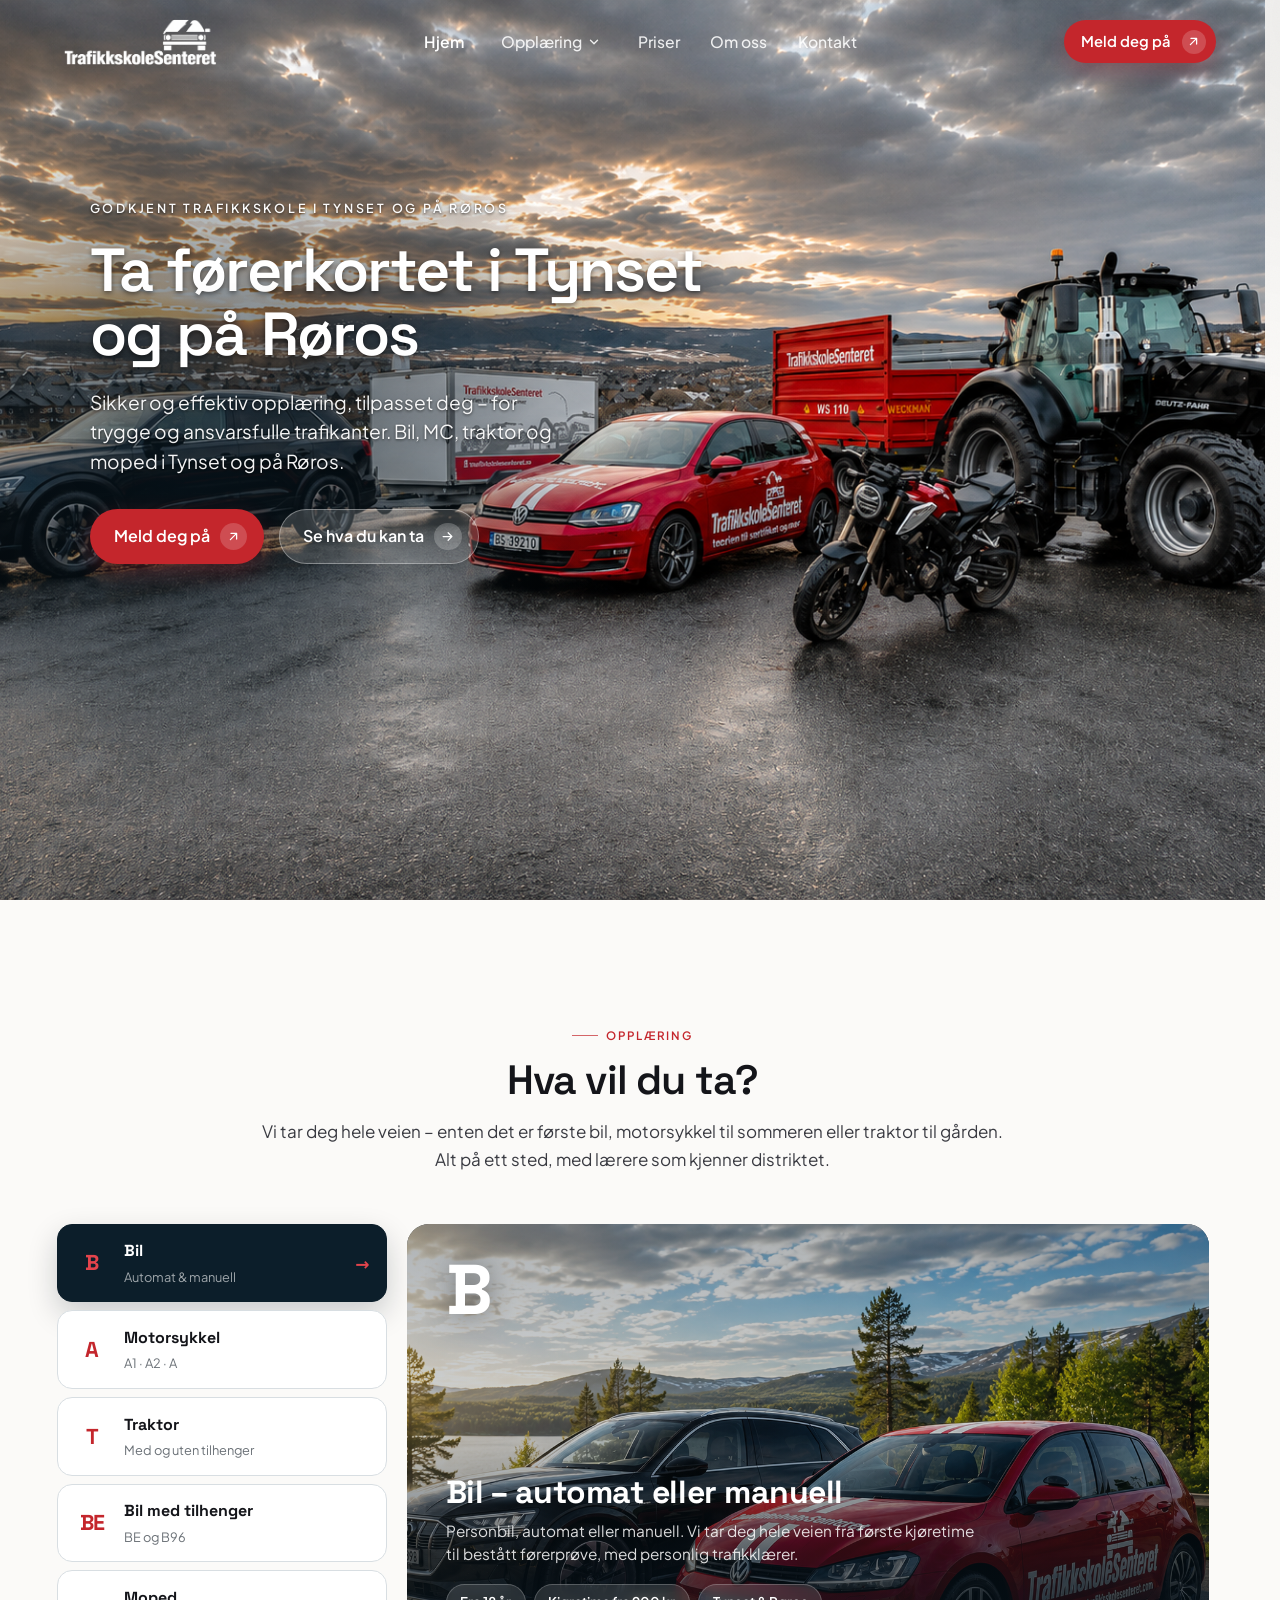
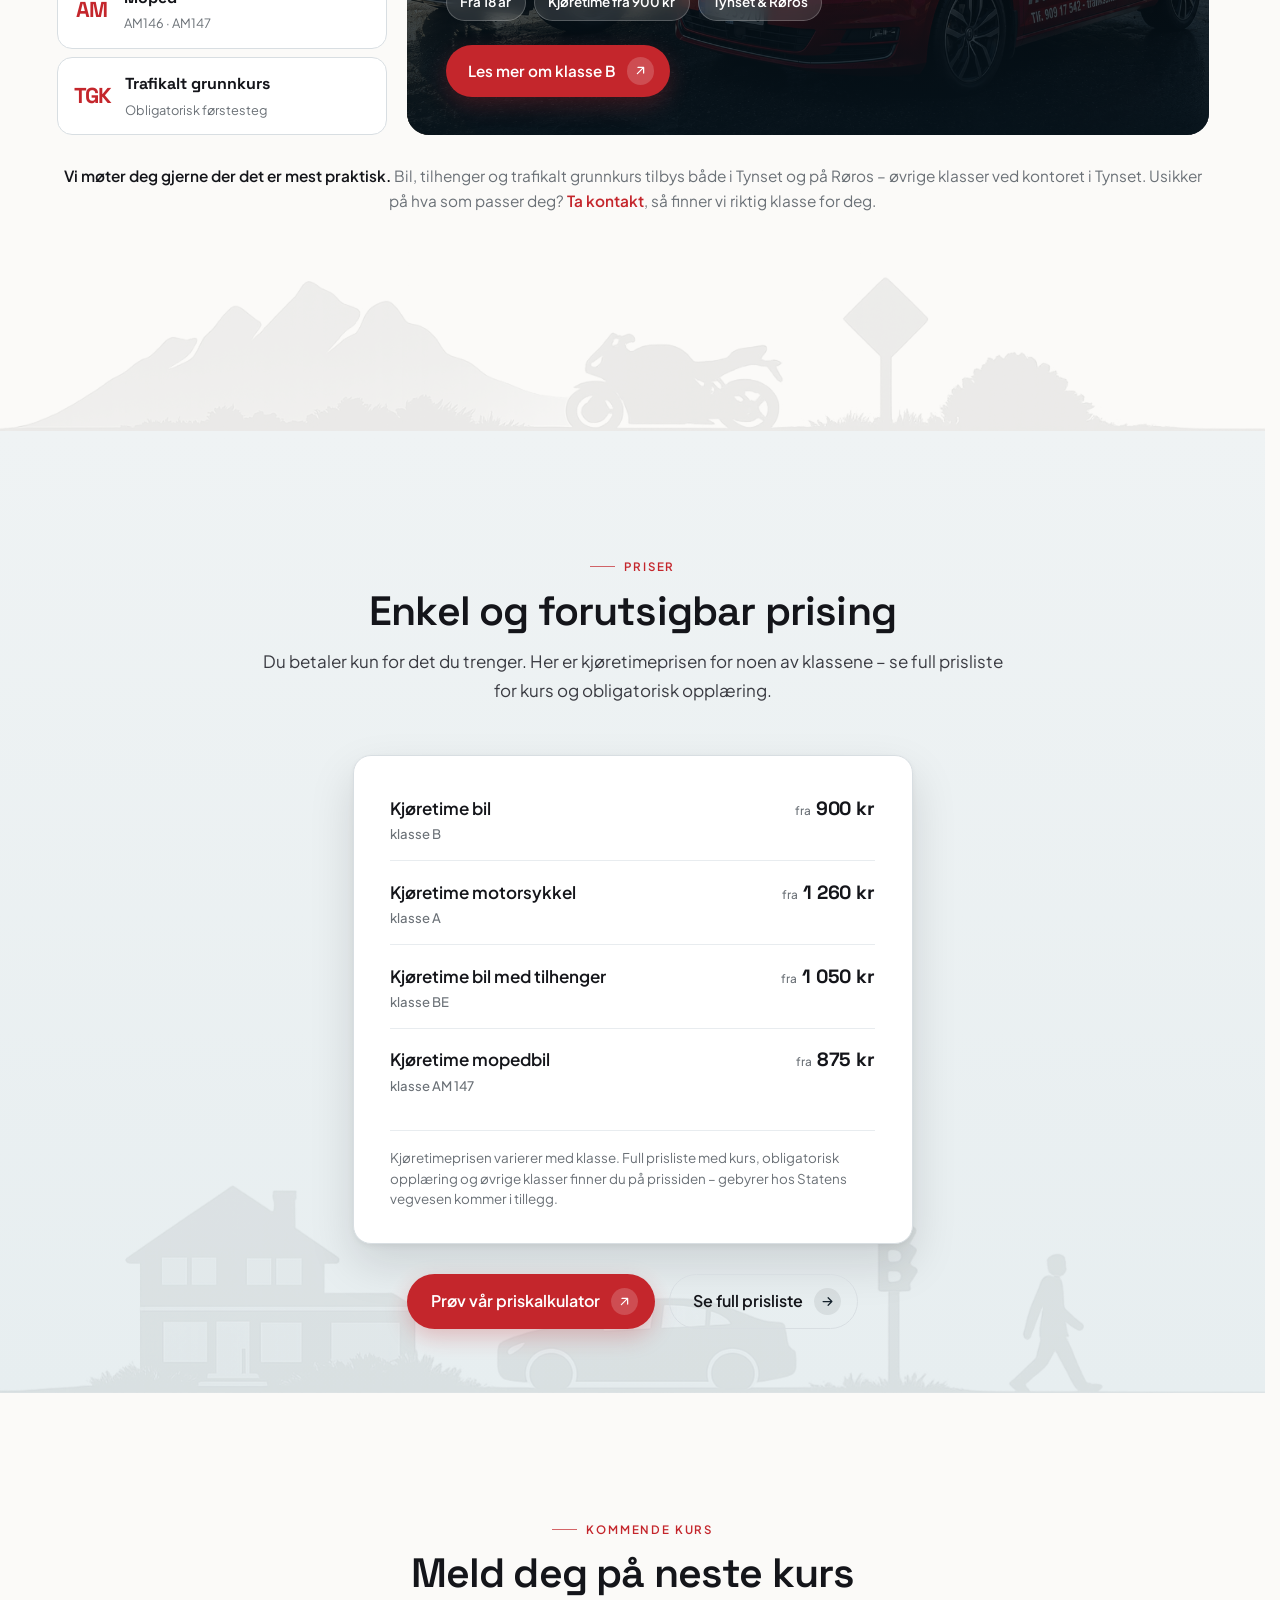
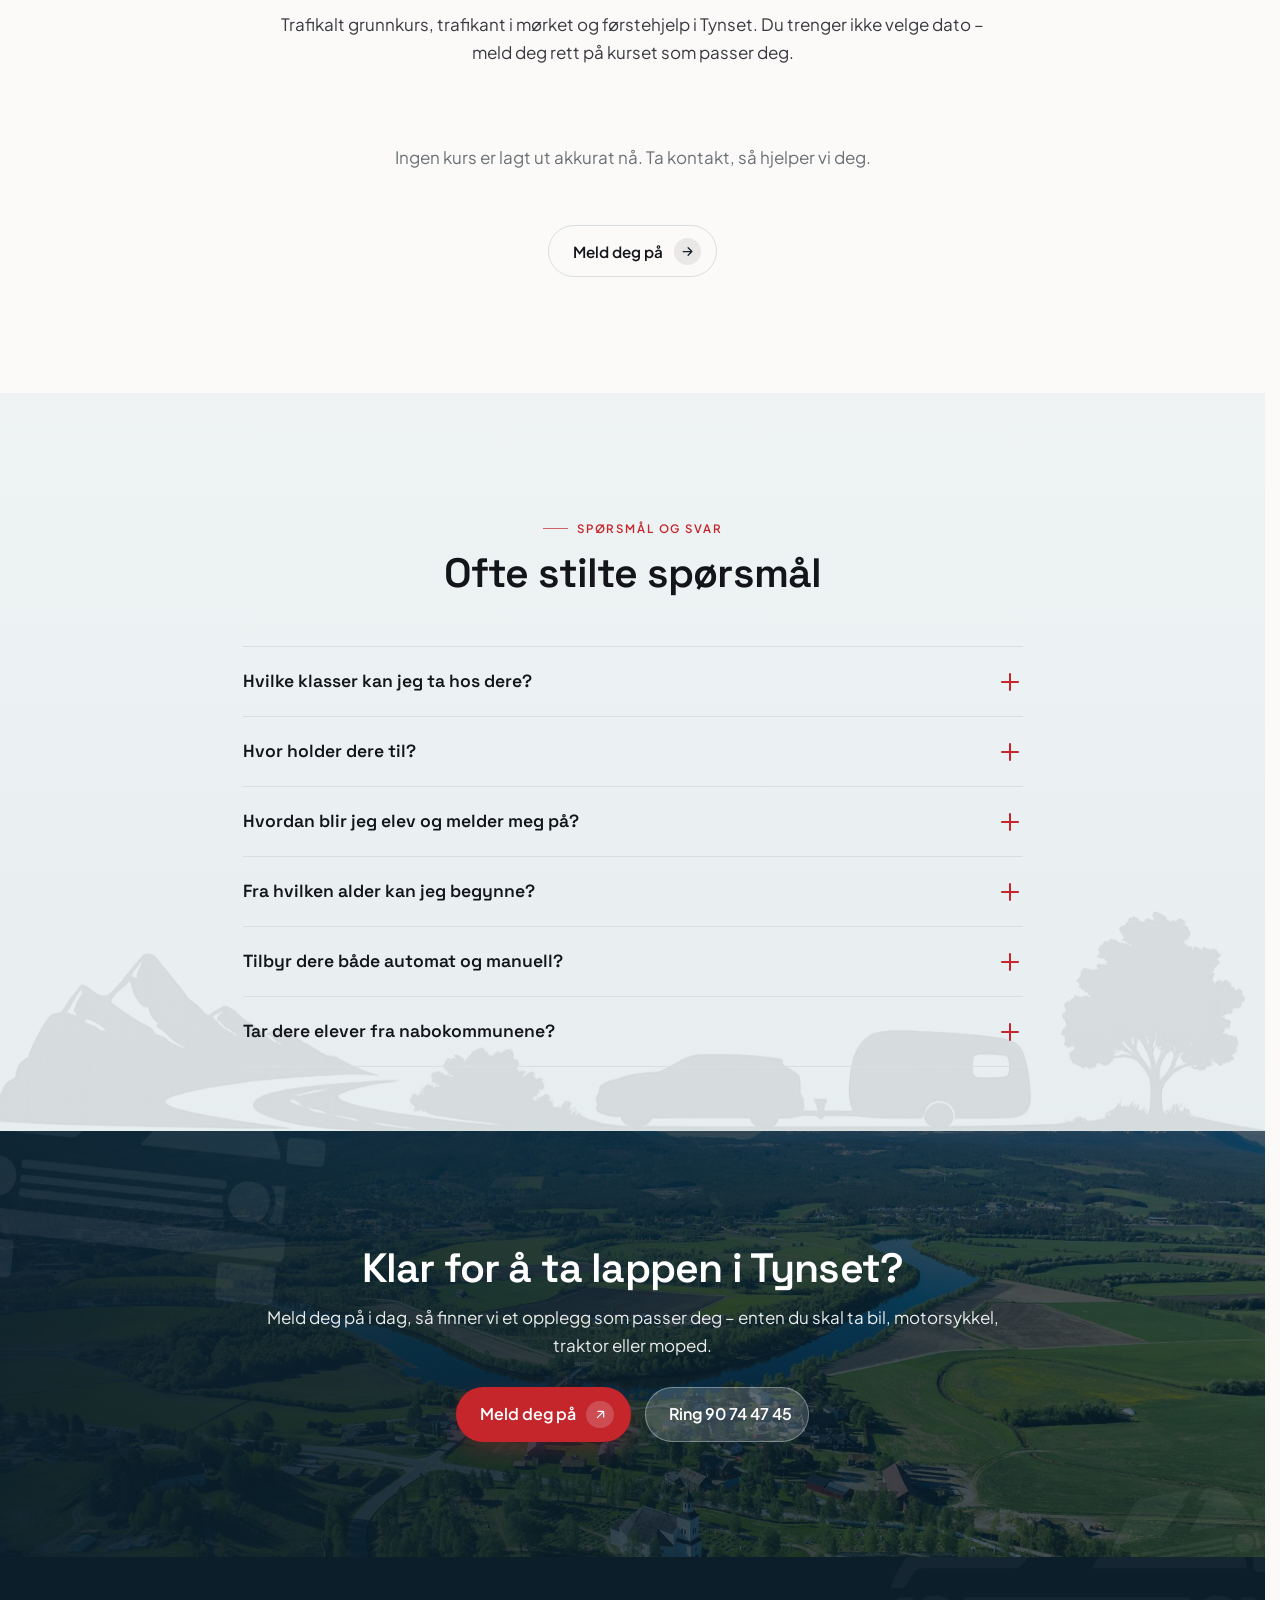
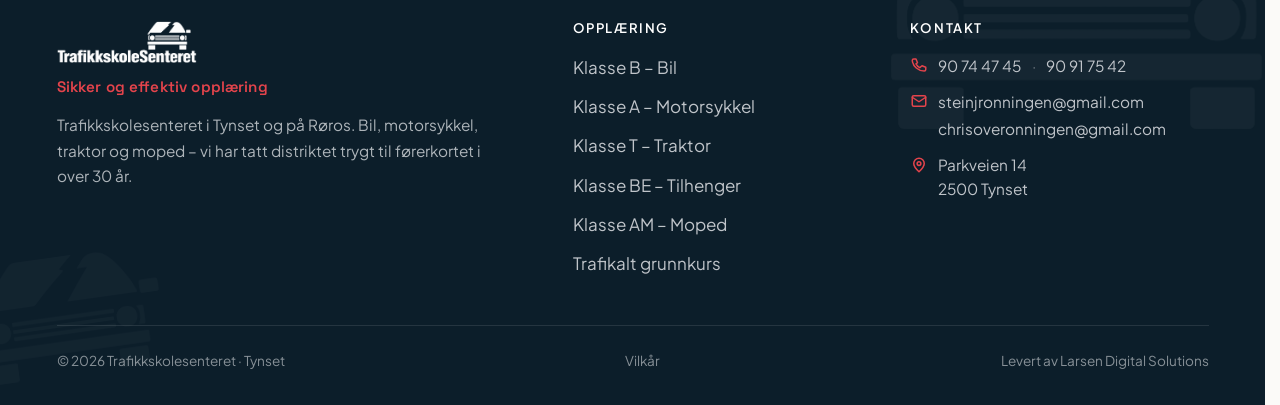
==== commit c7b75ea2: "Hero mildere (radial bak tekst), begge numre/e-poster overalt, fullfarge BE/MC-bilder - Hero: byttet" ====
--- a/index.html
+++ b/index.html
@@ -301,7 +301,7 @@
         </div>
         <div class="faq reveal" style="max-width:780px;margin-inline:auto">
           <details><summary>Hvilke klasser kan jeg ta hos dere? <span class="faq__icon" aria-hidden="true"></span></summary><div class="faq__body"><p>Vi tilbyr klasse B (bil – automat og manuell), klasse A/A1/A2 (motorsykkel), klasse T (traktor), klasse BE og B96 (bil med tilhenger), moped (klasse AM) og trafikalt grunnkurs. Vi holder til i Tynset.</p></div></details>
-          <details><summary>Hvor holder dere til? <span class="faq__icon" aria-hidden="true"></span></summary><div class="faq__body"><p>Vi er midt i Tynset sentrum, i Parkveien 14 (2500 Tynset), med egne teori- og kursrom. På Røros tilbyr vi bil (klasse B og automat), tilhenger (BE) og trafikalt grunnkurs. Vi møter deg gjerne der det passer best – ta kontakt på <a href="tel:+4790744745">90 74 47 45</a> eller <a href="mailto:steinjronningen@gmail.com">steinjronningen@gmail.com</a>, så avtaler vi oppstart.</p></div></details>
+          <details><summary>Hvor holder dere til? <span class="faq__icon" aria-hidden="true"></span></summary><div class="faq__body"><p>Vi er midt i Tynset sentrum, i Parkveien 14 (2500 Tynset), med egne teori- og kursrom. På Røros tilbyr vi bil (klasse B og automat), tilhenger (BE) og trafikalt grunnkurs. Vi møter deg gjerne der det passer best – ta kontakt på <a href="tel:+4790744745">90 74 47 45</a> / <a href="tel:+4790917542">90 91 75 42</a> eller på e-post (<a href="mailto:steinjronningen@gmail.com">steinjronningen@gmail.com</a> / <a href="mailto:chrisoveronningen@gmail.com">chrisoveronningen@gmail.com</a>), så avtaler vi oppstart.</p></div></details>
           <details><summary>Hvordan blir jeg elev og melder meg på? <span class="faq__icon" aria-hidden="true"></span></summary><div class="faq__body"><p>Ta kontakt via «Meld deg på»-skjemaet, send en SMS eller ring – så registrerer vi deg som elev og setter deg opp på kjøretimer og kurs. Du booker ikke selv; vi finner et tidspunkt som passer. Send SMS eller ring <a href="tel:+4790744745">90 74 47 45</a> eller <a href="tel:+4790917542">90 91 75 42</a>.</p></div></details>
           <details><summary>Fra hvilken alder kan jeg begynne? <span class="faq__icon" aria-hidden="true"></span></summary><div class="faq__body"><p>Trafikalt grunnkurs og moped (AM) kan tas fra 15 år, øvelseskjøring på bil fra 16 år, og lett motorsykkel (A1) fra 16 år. Førerkort i klasse B får du tidligst ved fylte 18 år. Ta kontakt, så finner vi ut hva som passer for deg.</p></div></details>
           <details><summary>Tilbyr dere både automat og manuell? <span class="faq__icon" aria-hidden="true"></span></summary><div class="faq__body"><p>Ja. Vi tilbyr opplæring på både automat og manuell. Med automat slipper du clutch og gir og kan bruke mer fokus på trafikken, mens manuell lar deg kjøre alle biler.</p></div></details>
@@ -352,7 +352,7 @@
         <div>
           <h4>Kontakt</h4>
           <ul class="footer__contact">
-            <li><svg viewBox="0 0 24 24" fill="none" stroke="currentColor" stroke-width="2" stroke-linecap="round" stroke-linejoin="round" aria-hidden="true"><path d="M5 4h3l2 5-2 1.5a11 11 0 0 0 5 5L16 13l5 2v3a2 2 0 0 1-2 2A16 16 0 0 1 3 6a2 2 0 0 1 2-2Z"/></svg><a href="tel:+4790744745">90 74 47 45</a></li><li><svg viewBox="0 0 24 24" fill="none" stroke="currentColor" stroke-width="2" stroke-linecap="round" stroke-linejoin="round" aria-hidden="true"><rect x="3" y="5" width="18" height="14" rx="2"/><path d="m3 7 9 6 9-6"/></svg><a href="mailto:steinjronningen@gmail.com">steinjronningen@gmail.com</a></li>
+            <li><svg viewBox="0 0 24 24" fill="none" stroke="currentColor" stroke-width="2" stroke-linecap="round" stroke-linejoin="round" aria-hidden="true"><path d="M5 4h3l2 5-2 1.5a11 11 0 0 0 5 5L16 13l5 2v3a2 2 0 0 1-2 2A16 16 0 0 1 3 6a2 2 0 0 1 2-2Z"/></svg><a href="tel:+4790744745">90 74 47 45</a> <span style="opacity:.45">·</span> <a href="tel:+4790917542">90 91 75 42</a></li><li><svg viewBox="0 0 24 24" fill="none" stroke="currentColor" stroke-width="2" stroke-linecap="round" stroke-linejoin="round" aria-hidden="true"><rect x="3" y="5" width="18" height="14" rx="2"/><path d="m3 7 9 6 9-6"/></svg><span style="display:inline-flex;flex-direction:column;gap:.1rem"><a href="mailto:steinjronningen@gmail.com">steinjronningen@gmail.com</a><a href="mailto:chrisoveronningen@gmail.com">chrisoveronningen@gmail.com</a></span></li>
             <li><svg viewBox="0 0 24 24" fill="none" stroke="currentColor" stroke-width="2" stroke-linecap="round" stroke-linejoin="round" aria-hidden="true"><path d="M12 21s-7-6.5-7-11a7 7 0 0 1 14 0c0 4.5-7 11-7 11Z"/><circle cx="12" cy="10" r="2.5"/></svg><span style="line-height:1.6">Parkveien 14<br>2500 Tynset</span></li>
           </ul>
         </div>
--- a/css/styles.css
+++ b/css/styles.css
@@ -288,7 +288,7 @@
 .hero { position: relative; width: 100%; min-height: 100vh; min-height: 100svh; display: flex; align-items: stretch; color: #fff; isolation: isolate; }
 .hero__bg { position: absolute; inset: 0; z-index: -2; overflow: hidden; }
 .hero__bg img { width: 100%; height: 100%; object-fit: cover; }
-.hero__scrim { position: absolute; inset: 0; z-index: -1; background: linear-gradient(92deg, rgba(12,30,42,.66) 0%, rgba(12,30,42,.40) 22%, rgba(12,30,42,.12) 40%, rgba(12,30,42,0) 52%); }
+.hero__scrim { position: absolute; inset: 0; z-index: -1; background: radial-gradient(46% 52% at 15% 50%, rgba(12,30,42,.60) 0%, rgba(12,30,42,.30) 48%, rgba(12,30,42,0) 80%); }
 .hero__inner { display: flex; flex-direction: column; justify-content: space-between; padding-top: calc(var(--nav-h) + clamp(2.5rem, 12vh, 7.5rem)); padding-bottom: clamp(1.6rem, 4vh, 2.6rem); }
 @media (min-width: 1024px) { .hero .hero__inner { max-width: none; margin-inline: 0; padding-left: clamp(40px, 7vw, 150px); padding-right: 40px; } }
 .hero h1 { color: #fff; margin: 1.2rem 0 1.3rem; max-width: 16ch; font-size: clamp(2.4rem, 5vw, 3.8rem); line-height: 1.05; letter-spacing: -0.03em; text-shadow: 0 2px 5px rgba(0,0,0,.5), 0 4px 40px rgba(0,0,0,.55); }
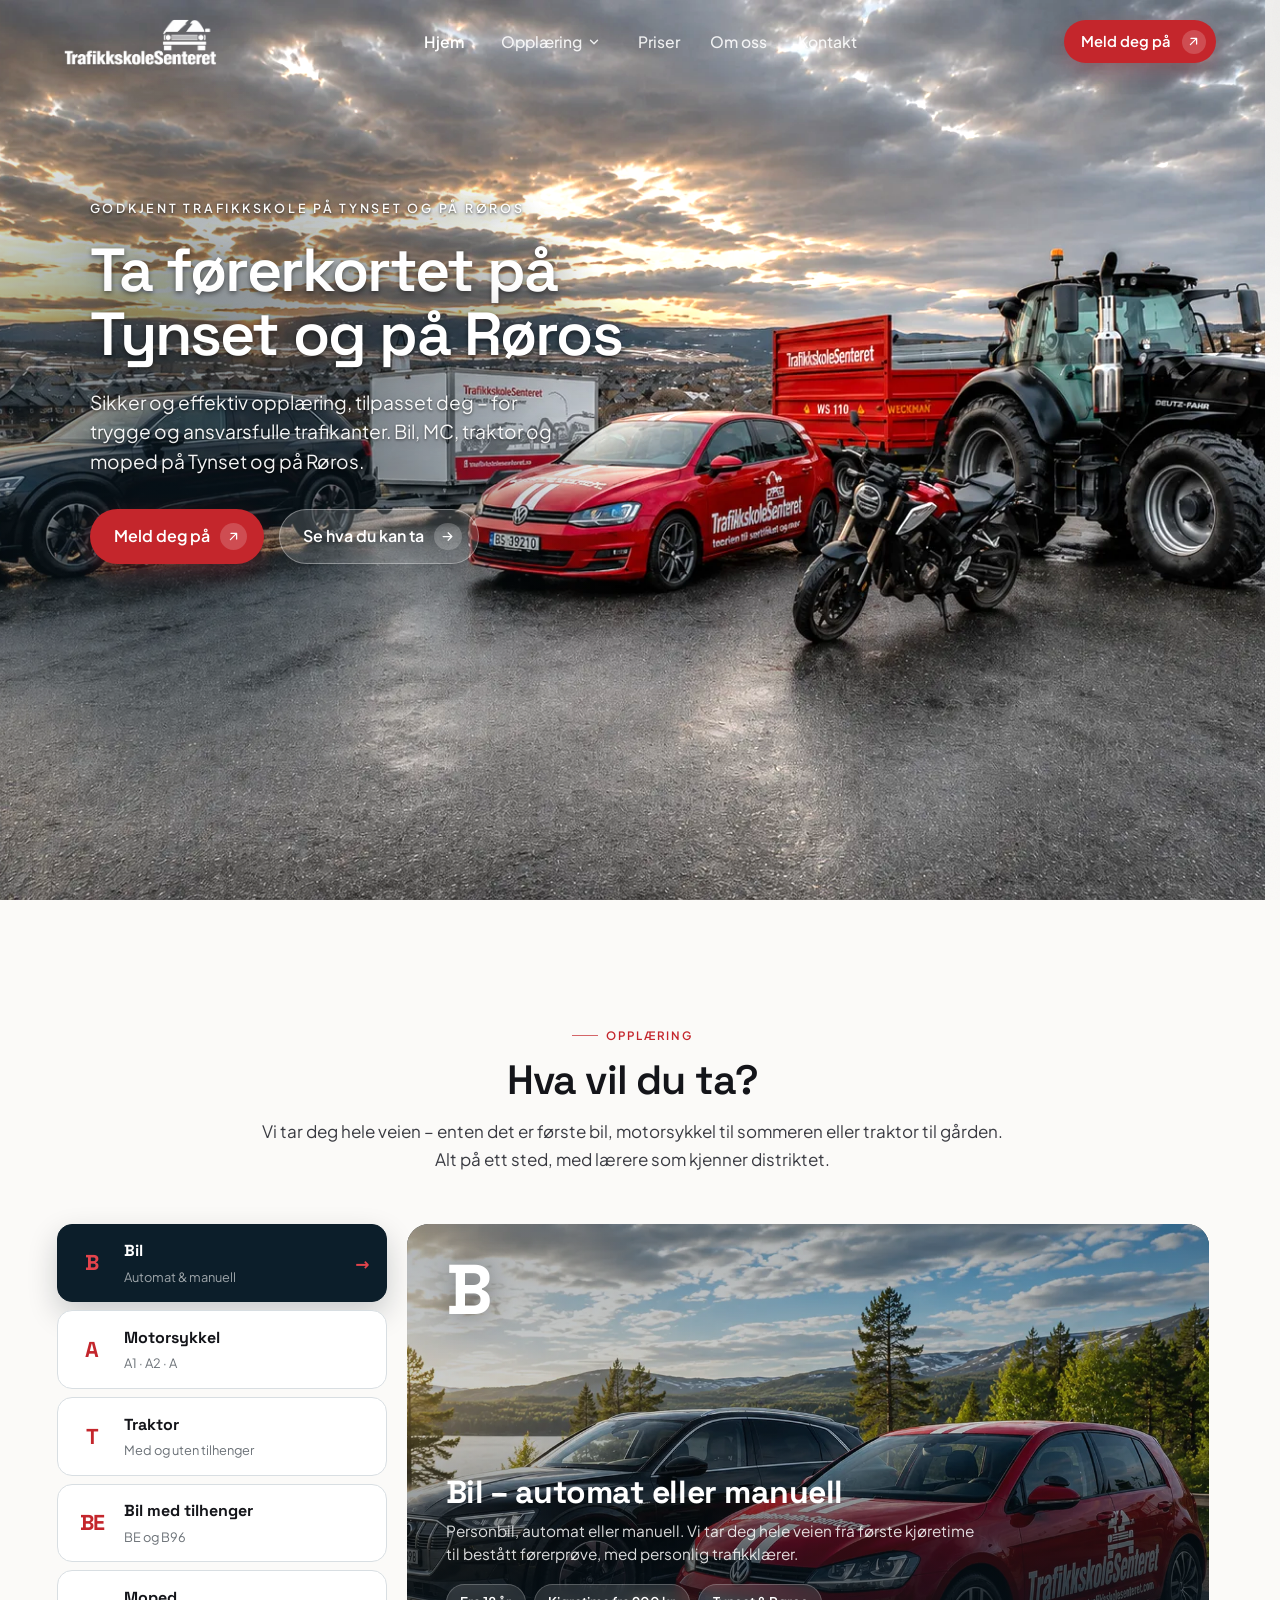
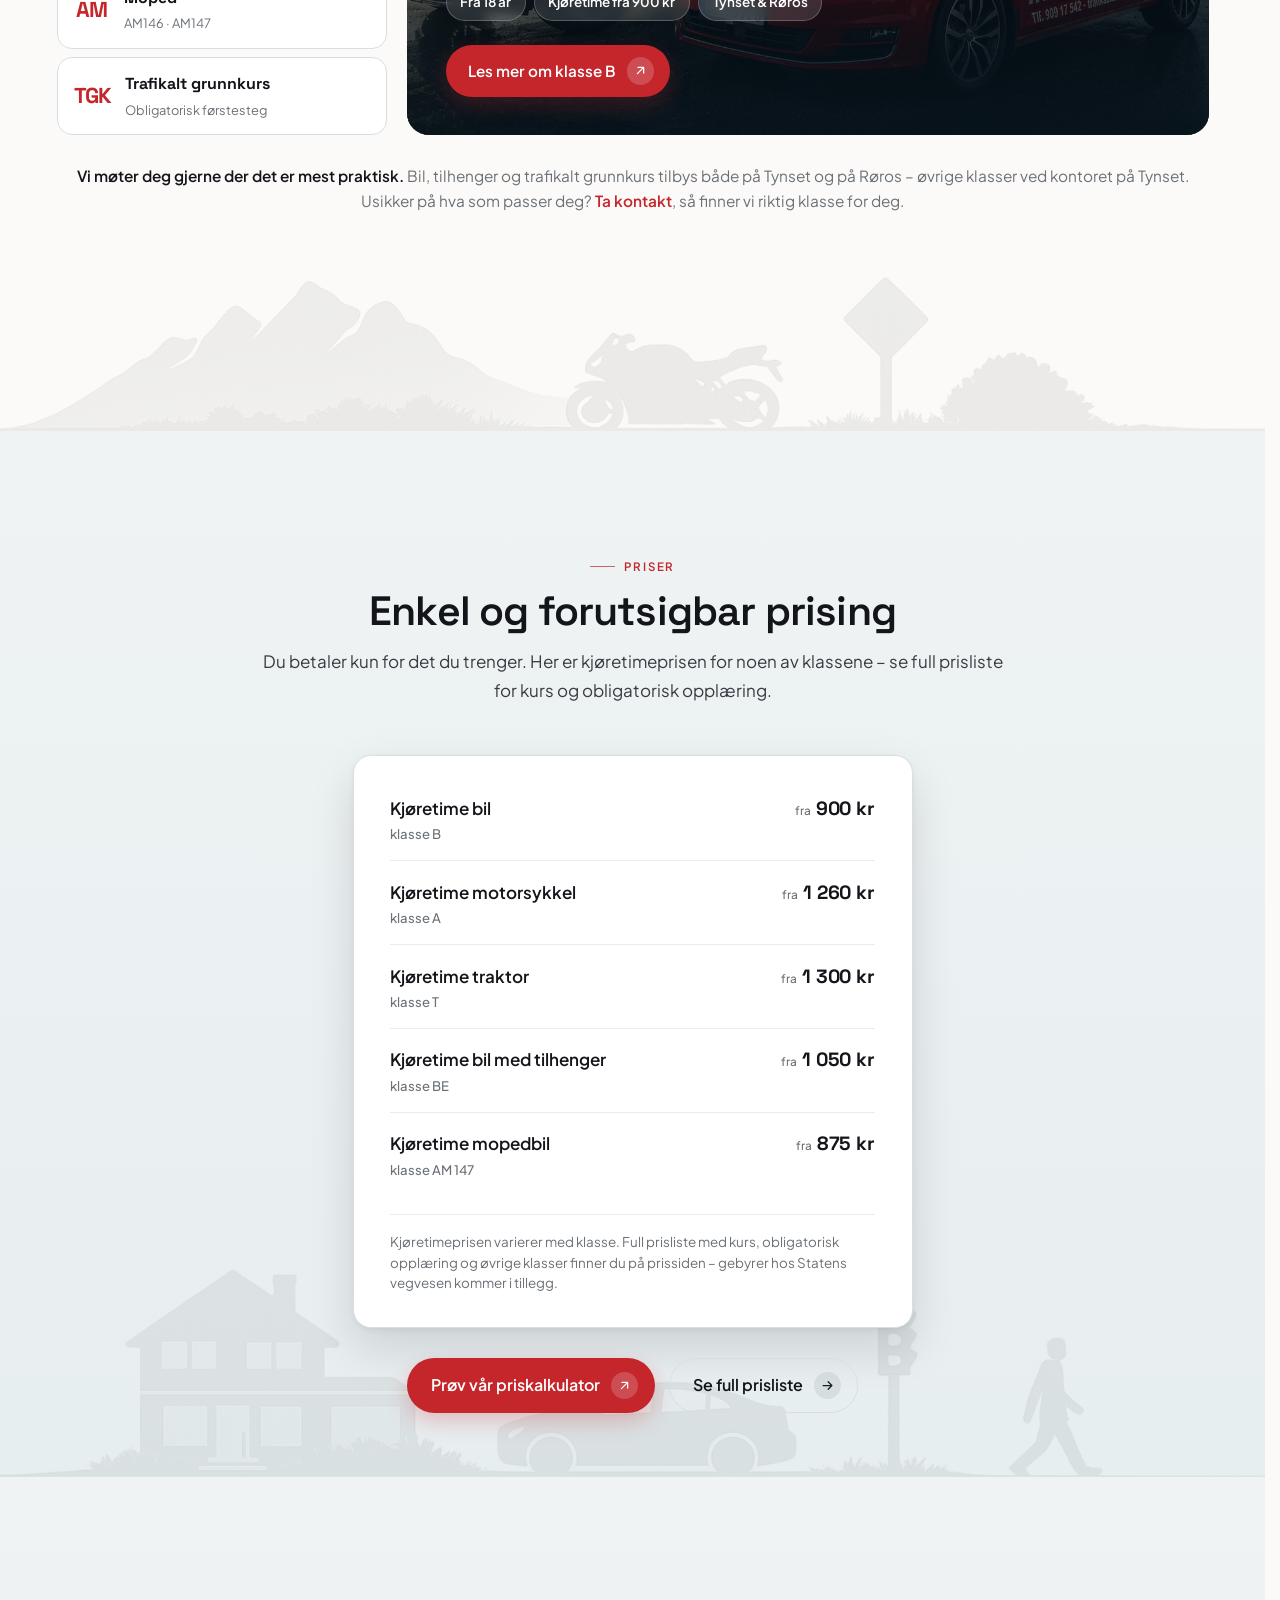
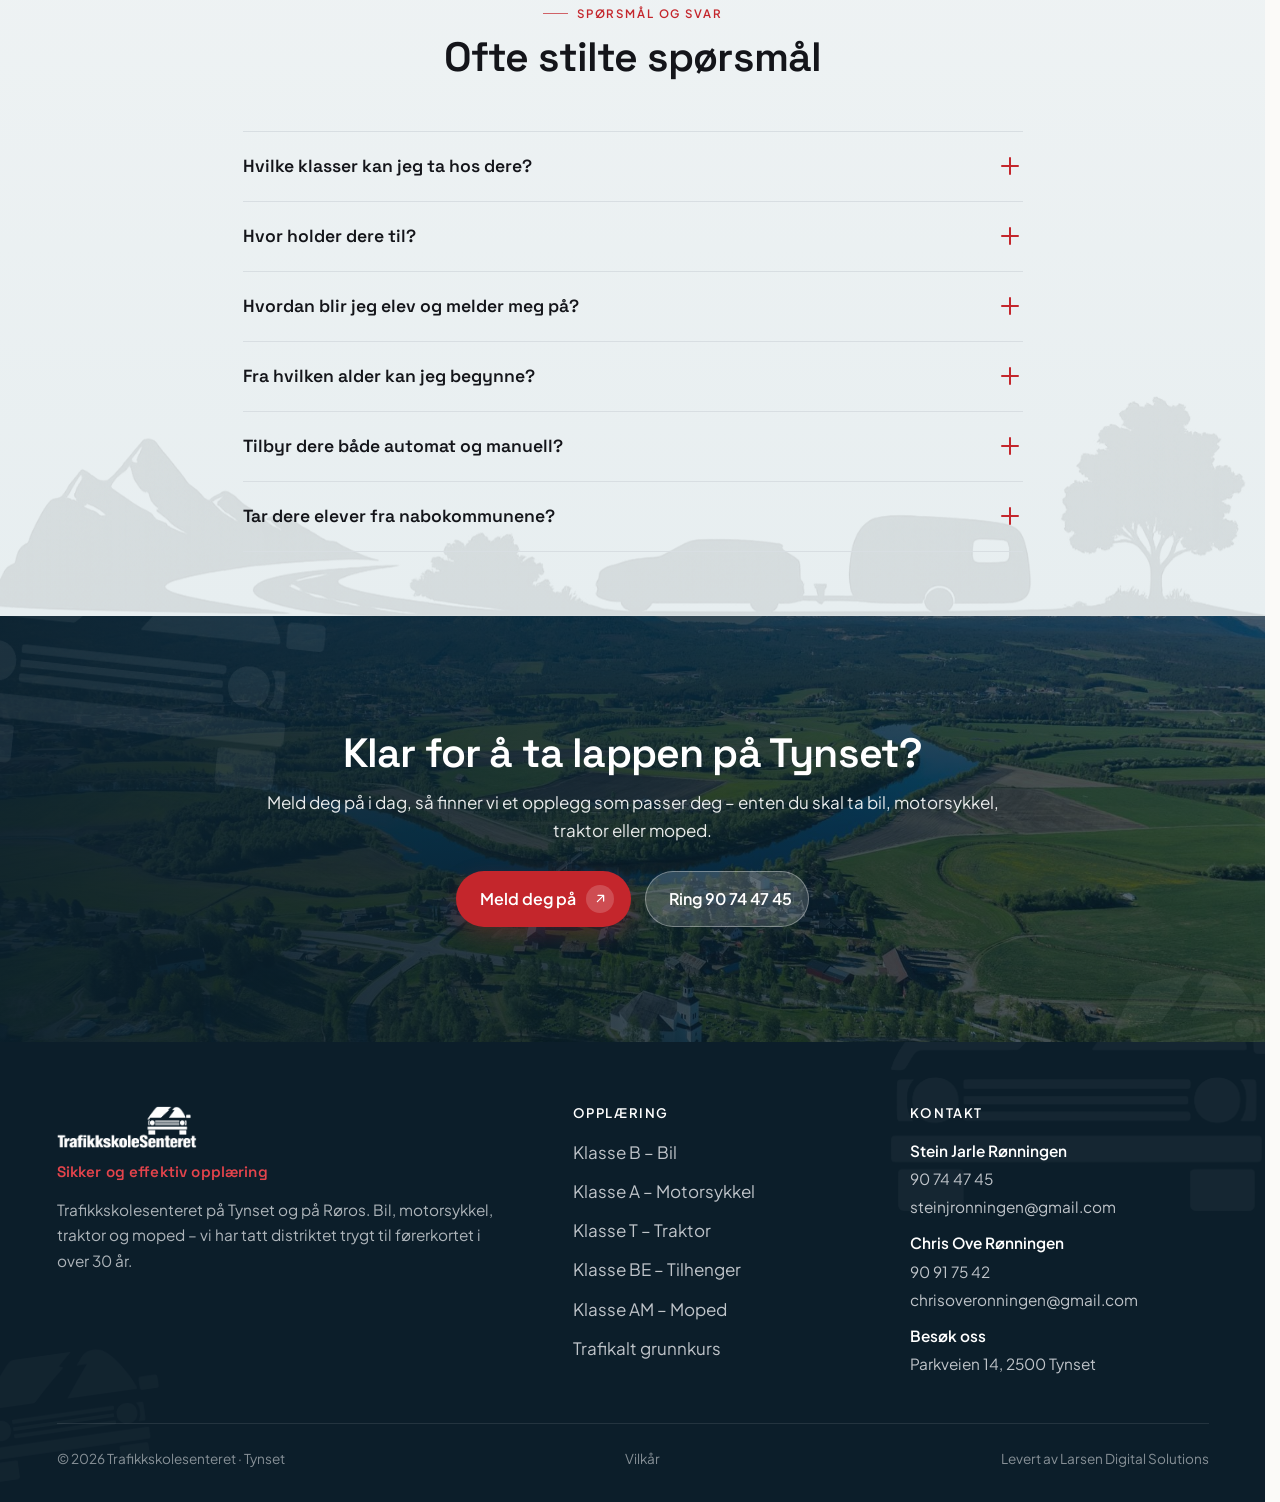
==== commit bcf13da3: "Komprimer bilder: 15 MB -> 3 MB (hero+kort PNG->WebP, JPG re-enkodet) - Store foto-PNG -> WebP (hero" ====
--- a/index.html
+++ b/index.html
@@ -4,8 +4,8 @@
   <meta charset="UTF-8">
   <meta name="viewport" content="width=device-width, initial-scale=1">
   <script>document.documentElement.classList.add('js')</script>
-  <title>Trafikkskole i Tynset og på Røros – bil, MC og traktor | Trafikkskolesenteret</title>
-  <meta name="description" content="Trafikkskolesenteret i Tynset og på Røros – godkjent trafikkskole siden 1992. Ta førerkortet på bil (klasse B), motorsykkel (A1/A2/A), traktor (klasse T), moped og tilhenger. Meld deg på i dag.">
+  <title>Trafikkskole på Tynset og på Røros – bil, MC og traktor | Trafikkskolesenteret</title>
+  <meta name="description" content="Trafikkskolesenteret på Tynset og på Røros – godkjent trafikkskole siden 1992. Ta førerkortet på bil (klasse B), motorsykkel (A1/A2/A), traktor (klasse T), moped og tilhenger. Meld deg på i dag.">
   <link rel="canonical" href="https://trafikkskolesenteret.no/">
   <meta name="theme-color" content="#0C1E2A">
   <link rel="icon" type="image/png" href="img/favicon.png?v=5">
@@ -13,13 +13,13 @@
   <meta property="og:type" content="website">
   <meta property="og:site_name" content="Trafikkskolesenteret">
   <meta property="og:locale" content="nb_NO">
-  <meta property="og:title" content="Trafikkskole i Tynset og på Røros – bil, MC og traktor | Trafikkskolesenteret">
-  <meta property="og:description" content="Godkjent trafikkskole i Tynset og på Røros siden 1992. Bil, motorsykkel, traktor, moped og tilhenger – alt på ett sted.">
+  <meta property="og:title" content="Trafikkskole på Tynset og på Røros – bil, MC og traktor | Trafikkskolesenteret">
+  <meta property="og:description" content="Godkjent trafikkskole på Tynset og på Røros siden 1992. Bil, motorsykkel, traktor, moped og tilhenger – alt på ett sted.">
   <meta property="og:url" content="https://trafikkskolesenteret.no/">
   <meta property="og:image" content="https://trafikkskolesenteret.no/img/road.jpg">
   <meta name="twitter:card" content="summary_large_image">
-  <meta name="twitter:title" content="Trafikkskole i Tynset og på Røros – bil, MC og traktor | Trafikkskolesenteret">
-  <meta name="twitter:description" content="Bil, motorsykkel, traktor og moped i Tynset og på Røros. Godkjent trafikkskole siden 1992.">
+  <meta name="twitter:title" content="Trafikkskole på Tynset og på Røros – bil, MC og traktor | Trafikkskolesenteret">
+  <meta name="twitter:description" content="Bil, motorsykkel, traktor og moped på Tynset og på Røros. Godkjent trafikkskole siden 1992.">
   <meta name="twitter:image" content="https://trafikkskolesenteret.no/img/road.jpg">
   <meta name="geo.region" content="NO-34">
   <meta name="geo.placename" content="Tynset">
@@ -75,7 +75,7 @@
     .ptease__from { font-family: var(--font-body); font-weight: 500; font-size: .74rem; color: var(--muted); letter-spacing: .01em; }
     .ptease__note { font-size: .84rem; color: var(--muted); margin-top: 1.1rem; padding-top: 1.1rem; border-top: 1px solid var(--hairline-soft); line-height: 1.5; }
   </style>
-  <script type="application/ld+json">{"@context":"https://schema.org","@type":"DrivingSchool","@id":"https://trafikkskolesenteret.no/#trafikkskole","name":"Trafikkskolesenteret Tynset AS","description":"Godkjent trafikkskole i Tynset og på Røros siden 1992. Føreropplæring i klasse B (bil, automat og manuell), klasse A/A1/A2 (motorsykkel), klasse T (traktor), klasse BE (tilhenger), moped (AM) og trafikalt grunnkurs.","url":"https://trafikkskolesenteret.no/","image":"https://trafikkskolesenteret.no/img/road.jpg","email":"steinjronningen@gmail.com","telephone":"+4790744745","priceRange":"$$","foundingDate":"1992","address":{"@type":"PostalAddress","streetAddress":"Parkveien 14","postalCode":"2500","addressLocality":"Tynset","addressCountry":"NO"},"areaServed":[{"@type":"City","name":"Tynset"},{"@type":"City","name":"Røros"},{"@type":"Place","name":"Alvdal"},{"@type":"Place","name":"Tolga"},{"@type":"Place","name":"Folldal"},{"@type":"Place","name":"Os"},{"@type":"Place","name":"Rendalen"}],"makesOffer":[{"@type":"Offer","itemOffered":{"@type":"Service","name":"Klasse B – bil (automat og manuell)"}},{"@type":"Offer","itemOffered":{"@type":"Service","name":"Klasse A/A1/A2 – motorsykkel"}},{"@type":"Offer","itemOffered":{"@type":"Service","name":"Klasse T – traktor"}},{"@type":"Offer","itemOffered":{"@type":"Service","name":"Klasse BE – bil med tilhenger"}},{"@type":"Offer","itemOffered":{"@type":"Service","name":"Klasse AM – moped"}},{"@type":"Offer","itemOffered":{"@type":"Service","name":"Trafikalt grunnkurs"}}]}</script>
+  <script type="application/ld+json">{"@context":"https://schema.org","@type":"DrivingSchool","@id":"https://trafikkskolesenteret.no/#trafikkskole","name":"Trafikkskolesenteret Tynset AS","description":"Godkjent trafikkskole på Tynset og på Røros siden 1992. Føreropplæring i klasse B (bil, automat og manuell), klasse A/A1/A2 (motorsykkel), klasse T (traktor), klasse BE (tilhenger), moped (AM) og trafikalt grunnkurs.","url":"https://trafikkskolesenteret.no/","image":"https://trafikkskolesenteret.no/img/road.jpg","email":"steinjronningen@gmail.com","telephone":"+4790744745","priceRange":"$$","foundingDate":"1992","address":{"@type":"PostalAddress","streetAddress":"Parkveien 14","postalCode":"2500","addressLocality":"Tynset","addressCountry":"NO"},"areaServed":[{"@type":"City","name":"Tynset"},{"@type":"City","name":"Røros"},{"@type":"Place","name":"Alvdal"},{"@type":"Place","name":"Tolga"},{"@type":"Place","name":"Folldal"},{"@type":"Place","name":"Os"},{"@type":"Place","name":"Rendalen"}],"makesOffer":[{"@type":"Offer","itemOffered":{"@type":"Service","name":"Klasse B – bil (automat og manuell)"}},{"@type":"Offer","itemOffered":{"@type":"Service","name":"Klasse A/A1/A2 – motorsykkel"}},{"@type":"Offer","itemOffered":{"@type":"Service","name":"Klasse T – traktor"}},{"@type":"Offer","itemOffered":{"@type":"Service","name":"Klasse BE – bil med tilhenger"}},{"@type":"Offer","itemOffered":{"@type":"Service","name":"Klasse AM – moped"}},{"@type":"Offer","itemOffered":{"@type":"Service","name":"Trafikalt grunnkurs"}}]}</script>
 </head>
 <body>
   <a href="#hovedinnhold" class="skip-link">Hopp til innhold</a>
@@ -144,15 +144,15 @@
     <!-- ===================== HERO ===================== -->
     <section class="hero">
       <div class="hero__bg" aria-hidden="true">
-        <img decoding="async" src="img/hero-tss-5.png" alt="" width="1672" height="941" fetchpriority="high">
+        <img decoding="async" src="img/hero-tss-5.webp" alt="" width="1672" height="941" fetchpriority="high" style="filter:brightness(1.14)">
       </div>
       <div class="hero__scrim" aria-hidden="true"></div>
       <span data-nav-sentinel style="position:absolute;top:90px;height:1px;width:1px"></span>
       <div class="container hero__inner">
         <div class="hero__main">
-          <span class="eyebrow">Godkjent trafikkskole i Tynset og på Røros</span>
-          <h1>Ta førerkortet i Tynset og på Røros</h1>
-          <p class="lead">Sikker og effektiv opplæring, tilpasset deg – for trygge og ansvarsfulle trafikanter. Bil, MC, traktor og moped i Tynset og på Røros.</p>
+          <span class="eyebrow">Godkjent trafikkskole på Tynset og på Røros</span>
+          <h1>Ta førerkortet på Tynset og på Røros</h1>
+          <p class="lead">Sikker og effektiv opplæring, tilpasset deg – for trygge og ansvarsfulle trafikanter. Bil, MC, traktor og moped på Tynset og på Røros.</p>
           <div class="btn-row">
             <a class="btn btn--primary btn--lg" href="kontakt.html">Meld deg på
               <span class="btn__icon" aria-hidden="true"><svg viewBox="0 0 24 24" fill="none" stroke="currentColor" stroke-width="2" stroke-linecap="round" stroke-linejoin="round"><path d="M7 17 17 7M8 7h9v9"/></svg></span>
@@ -186,7 +186,7 @@
 
           <div class="explorer__feature">
             <article class="feat is-active" data-cls="b">
-              <div class="feat__media"><img decoding="async" src="img/tss-biler.png" alt="Trafikkskolesenterets biler – Audi og branded VW Golf" loading="lazy" style="object-position:58% center"></div>
+              <div class="feat__media"><img decoding="async" src="img/tss-biler.webp" alt="Trafikkskolesenterets biler – Audi og branded VW Golf" loading="lazy" style="object-position:58% center"></div>
               <span class="feat__code">B</span>
               <div class="feat__body">
                 <h3>Bil – automat eller manuell</h3>
@@ -226,7 +226,7 @@
               </div>
             </article>
             <article class="feat" data-cls="am">
-              <div class="feat__media"><img decoding="async" src="img/moped-duo.png" alt="Klasse AM – moped og mopedbil" loading="lazy"></div>
+              <div class="feat__media"><img decoding="async" src="img/moped-duo.webp" alt="Klasse AM – moped og mopedbil" loading="lazy"></div>
               <span class="feat__code">AM</span>
               <div class="feat__body">
                 <h3>Moped – klasse AM</h3>
@@ -247,7 +247,7 @@
             </article>
           </div>
         </div>
-        <p class="range-note reveal"><strong>Vi møter deg gjerne der det er mest praktisk.</strong> Bil, tilhenger og trafikalt grunnkurs tilbys både i Tynset og på Røros – øvrige klasser ved kontoret i Tynset. Usikker på hva som passer deg? <a href="kontakt.html" style="color:var(--accent);font-weight:600">Ta kontakt</a>, så finner vi riktig klasse for deg.</p>
+        <p class="range-note reveal"><strong>Vi møter deg gjerne der det er mest praktisk.</strong> Bil, tilhenger og trafikalt grunnkurs tilbys både på Tynset og på Røros – øvrige klasser ved kontoret på Tynset. Usikker på hva som passer deg? <a href="kontakt.html" style="color:var(--accent);font-weight:600">Ta kontakt</a>, så finner vi riktig klasse for deg.</p>
       </div>
     </section>
 
@@ -263,6 +263,7 @@
         <div class="card ptease reveal">
           <div class="ptease__row"><span class="ptease__name">Kjøretime bil<small>klasse B</small></span><span class="ptease__price"><span class="ptease__from">fra</span> 900 kr</span></div>
           <div class="ptease__row"><span class="ptease__name">Kjøretime motorsykkel<small>klasse A</small></span><span class="ptease__price"><span class="ptease__from">fra</span> 1 260 kr</span></div>
+          <div class="ptease__row"><span class="ptease__name">Kjøretime traktor<small>klasse T</small></span><span class="ptease__price"><span class="ptease__from">fra</span> 1 300 kr</span></div>
           <div class="ptease__row"><span class="ptease__name">Kjøretime bil med tilhenger<small>klasse BE</small></span><span class="ptease__price"><span class="ptease__from">fra</span> 1 050 kr</span></div>
           <div class="ptease__row"><span class="ptease__name">Kjøretime mopedbil<small>klasse AM 147</small></span><span class="ptease__price"><span class="ptease__from">fra</span> 875 kr</span></div>
           <p class="ptease__note">Kjøretimeprisen varierer med klasse. Full prisliste med kurs, obligatorisk opplæring og øvrige klasser finner du på prissiden – gebyrer hos Statens vegvesen kommer i tillegg.</p>
@@ -272,21 +273,6 @@
             <a class="btn btn--primary btn--lg" href="priser.html#kalkulator">Prøv vår priskalkulator<span class="btn__icon" aria-hidden="true"><svg viewBox="0 0 24 24" fill="none" stroke="currentColor" stroke-width="2" stroke-linecap="round" stroke-linejoin="round"><path d="M7 17 17 7M8 7h9v9"/></svg></span></a>
             <a class="btn btn--ghost btn--lg" href="priser.html">Se full prisliste<span class="btn__icon" aria-hidden="true"><svg viewBox="0 0 24 24" fill="none" stroke="currentColor" stroke-width="2" stroke-linecap="round" stroke-linejoin="round"><path d="M5 12h14M13 6l6 6-6 6"/></svg></span></a>
           </div>
-        </div>
-      </div>
-    </section>
-
-    <!-- ===================== KOMMENDE KURS ===================== -->
-    <section class="section">
-      <div class="container">
-        <div class="section-head section-head--center reveal">
-          <span class="eyebrow eyebrow--center">Kommende kurs</span>
-          <h2>Meld deg på neste kurs</h2>
-          <p class="measure" style="margin:.9rem auto 0">Trafikalt grunnkurs, trafikant i mørket og førstehjelp i Tynset. Du trenger ikke velge dato – meld deg rett på kurset som passer deg.</p>
-        </div>
-        <div class="reveal ko-grid" data-kurs-list="list" data-limit="3"><p class="ko-empty">Laster kommende kurs …</p></div>
-        <div class="center reveal" style="margin-top:1.8rem">
-          <a class="btn btn--ghost" href="kontakt.html">Meld deg på<span class="btn__icon" aria-hidden="true"><svg viewBox="0 0 24 24" fill="none" stroke="currentColor" stroke-width="2" stroke-linecap="round" stroke-linejoin="round"><path d="M5 12h14M13 6l6 6-6 6"/></svg></span></a>
         </div>
       </div>
     </section>
@@ -300,8 +286,8 @@
           <h2>Ofte stilte spørsmål</h2>
         </div>
         <div class="faq reveal" style="max-width:780px;margin-inline:auto">
-          <details><summary>Hvilke klasser kan jeg ta hos dere? <span class="faq__icon" aria-hidden="true"></span></summary><div class="faq__body"><p>Vi tilbyr klasse B (bil – automat og manuell), klasse A/A1/A2 (motorsykkel), klasse T (traktor), klasse BE og B96 (bil med tilhenger), moped (klasse AM) og trafikalt grunnkurs. Vi holder til i Tynset.</p></div></details>
-          <details><summary>Hvor holder dere til? <span class="faq__icon" aria-hidden="true"></span></summary><div class="faq__body"><p>Vi er midt i Tynset sentrum, i Parkveien 14 (2500 Tynset), med egne teori- og kursrom. På Røros tilbyr vi bil (klasse B og automat), tilhenger (BE) og trafikalt grunnkurs. Vi møter deg gjerne der det passer best – ta kontakt på <a href="tel:+4790744745">90 74 47 45</a> / <a href="tel:+4790917542">90 91 75 42</a> eller på e-post (<a href="mailto:steinjronningen@gmail.com">steinjronningen@gmail.com</a> / <a href="mailto:chrisoveronningen@gmail.com">chrisoveronningen@gmail.com</a>), så avtaler vi oppstart.</p></div></details>
+          <details><summary>Hvilke klasser kan jeg ta hos dere? <span class="faq__icon" aria-hidden="true"></span></summary><div class="faq__body"><p>Vi tilbyr klasse B (bil – automat og manuell), klasse A/A1/A2 (motorsykkel), klasse T (traktor), klasse BE og B96 (bil med tilhenger), moped (klasse AM) og trafikalt grunnkurs. Vi holder til på Tynset.</p></div></details>
+          <details><summary>Hvor holder dere til? <span class="faq__icon" aria-hidden="true"></span></summary><div class="faq__body"><p>Vi er midt i sentrum på Tynset, i Parkveien 14 (2500 Tynset), med egne teori- og kursrom. På Røros tilbyr vi bil (klasse B og automat), tilhenger (BE) og trafikalt grunnkurs. Vi møter deg gjerne der det passer best – ta kontakt med Stein Jarle (<a href="tel:+4790744745">90 74 47 45</a>, <a href="mailto:steinjronningen@gmail.com">steinjronningen@gmail.com</a>) eller Chris Ove (<a href="tel:+4790917542">90 91 75 42</a>, <a href="mailto:chrisoveronningen@gmail.com">chrisoveronningen@gmail.com</a>), så avtaler vi oppstart.</p></div></details>
           <details><summary>Hvordan blir jeg elev og melder meg på? <span class="faq__icon" aria-hidden="true"></span></summary><div class="faq__body"><p>Ta kontakt via «Meld deg på»-skjemaet, send en SMS eller ring – så registrerer vi deg som elev og setter deg opp på kjøretimer og kurs. Du booker ikke selv; vi finner et tidspunkt som passer. Send SMS eller ring <a href="tel:+4790744745">90 74 47 45</a> eller <a href="tel:+4790917542">90 91 75 42</a>.</p></div></details>
           <details><summary>Fra hvilken alder kan jeg begynne? <span class="faq__icon" aria-hidden="true"></span></summary><div class="faq__body"><p>Trafikalt grunnkurs og moped (AM) kan tas fra 15 år, øvelseskjøring på bil fra 16 år, og lett motorsykkel (A1) fra 16 år. Førerkort i klasse B får du tidligst ved fylte 18 år. Ta kontakt, så finner vi ut hva som passer for deg.</p></div></details>
           <details><summary>Tilbyr dere både automat og manuell? <span class="faq__icon" aria-hidden="true"></span></summary><div class="faq__body"><p>Ja. Vi tilbyr opplæring på både automat og manuell. Med automat slipper du clutch og gir og kan bruke mer fokus på trafikken, mens manuell lar deg kjøre alle biler.</p></div></details>
@@ -309,14 +295,14 @@
         </div>
       </div>
     </section>
-    <script type="application/ld+json">{"@context":"https://schema.org","@type":"FAQPage","mainEntity":[{"@type":"Question","name":"Hvilke klasser kan jeg ta hos dere?","acceptedAnswer":{"@type":"Answer","text":"Vi tilbyr klasse B (bil – automat og manuell), klasse A/A1/A2 (motorsykkel), klasse T (traktor), klasse BE og B96 (bil med tilhenger), moped (klasse AM) og trafikalt grunnkurs. Vi holder til i Tynset."}},{"@type":"Question","name":"Hvor holder dere til?","acceptedAnswer":{"@type":"Answer","text":"Vi er midt i Tynset sentrum, i Parkveien 14 (2500 Tynset), og har i tillegg opplæring på Røros. Teori og kurs holder vi i egne lokaler. Ta kontakt på 90 74 47 45 eller steinjronningen@gmail.com."}},{"@type":"Question","name":"Fra hvilken alder kan jeg begynne?","acceptedAnswer":{"@type":"Answer","text":"Trafikalt grunnkurs og moped (AM) fra 15 år, øvelseskjøring på bil fra 16 år, lett motorsykkel (A1) fra 16 år, og førerkort klasse B fra 18 år."}},{"@type":"Question","name":"Tilbyr dere både automat og manuell?","acceptedAnswer":{"@type":"Answer","text":"Ja. Vi tilbyr opplæring på både automat og manuell."}},{"@type":"Question","name":"Tar dere elever fra nabokommunene?","acceptedAnswer":{"@type":"Answer","text":"Ja. Vi har elever fra hele distriktet – Tynset, Røros, Alvdal, Tolga, Folldal, Os og Rendalen."}}]}</script>
+    <script type="application/ld+json">{"@context":"https://schema.org","@type":"FAQPage","mainEntity":[{"@type":"Question","name":"Hvilke klasser kan jeg ta hos dere?","acceptedAnswer":{"@type":"Answer","text":"Vi tilbyr klasse B (bil – automat og manuell), klasse A/A1/A2 (motorsykkel), klasse T (traktor), klasse BE og B96 (bil med tilhenger), moped (klasse AM) og trafikalt grunnkurs. Vi holder til på Tynset."}},{"@type":"Question","name":"Hvor holder dere til?","acceptedAnswer":{"@type":"Answer","text":"Vi er midt i sentrum på Tynset, i Parkveien 14 (2500 Tynset), og har i tillegg opplæring på Røros. Teori og kurs holder vi i egne lokaler. Ta kontakt på 90 74 47 45 eller steinjronningen@gmail.com."}},{"@type":"Question","name":"Fra hvilken alder kan jeg begynne?","acceptedAnswer":{"@type":"Answer","text":"Trafikalt grunnkurs og moped (AM) fra 15 år, øvelseskjøring på bil fra 16 år, lett motorsykkel (A1) fra 16 år, og førerkort klasse B fra 18 år."}},{"@type":"Question","name":"Tilbyr dere både automat og manuell?","acceptedAnswer":{"@type":"Answer","text":"Ja. Vi tilbyr opplæring på både automat og manuell."}},{"@type":"Question","name":"Tar dere elever fra nabokommunene?","acceptedAnswer":{"@type":"Answer","text":"Ja. Vi har elever fra hele distriktet – Tynset, Røros, Alvdal, Tolga, Folldal, Os og Rendalen."}}]}</script>
 
     <!-- ===================== CTA ===================== -->
     <section class="cta-band section">
       <div class="cta-band__bg" aria-hidden="true"><img decoding="async" src="img/tynset-sommer.jpg" alt="" loading="lazy" width="1672" height="941"></div>
       <div class="cta-band__scrim" aria-hidden="true"></div>
       <div class="container center">
-        <h2>Klar for å ta lappen i Tynset?</h2>
+        <h2>Klar for å ta lappen på Tynset?</h2>
         <p class="measure" style="margin:.8rem auto 1.7rem">Meld deg på i dag, så finner vi et opplegg som passer deg – enten du skal ta bil, motorsykkel, traktor eller moped.</p>
         <div class="btn-row" style="justify-content:center">
           <a class="btn btn--primary btn--lg" href="kontakt.html">Meld deg på<span class="btn__icon" aria-hidden="true"><svg viewBox="0 0 24 24" fill="none" stroke="currentColor" stroke-width="2" stroke-linecap="round" stroke-linejoin="round"><path d="M7 17 17 7M8 7h9v9"/></svg></span></a>
@@ -336,7 +322,7 @@
             <img decoding="async" class="brand__logo" src="img/logo.png?v=1" alt="Trafikkskolesenteret">
           </a>
           <p class="footer__tagline">Sikker og effektiv opplæring</p>
-          <p class="footer__about">Trafikkskolesenteret i Tynset og på Røros. Bil, motorsykkel, traktor og moped – vi har tatt distriktet trygt til førerkortet i over 30 år.</p>
+          <p class="footer__about">Trafikkskolesenteret på Tynset og på Røros. Bil, motorsykkel, traktor og moped – vi har tatt distriktet trygt til førerkortet i over 30 år.</p>
         </div>
         <div>
           <h4>Opplæring</h4>
@@ -352,8 +338,8 @@
         <div>
           <h4>Kontakt</h4>
           <ul class="footer__contact">
-            <li><svg viewBox="0 0 24 24" fill="none" stroke="currentColor" stroke-width="2" stroke-linecap="round" stroke-linejoin="round" aria-hidden="true"><path d="M5 4h3l2 5-2 1.5a11 11 0 0 0 5 5L16 13l5 2v3a2 2 0 0 1-2 2A16 16 0 0 1 3 6a2 2 0 0 1 2-2Z"/></svg><a href="tel:+4790744745">90 74 47 45</a> <span style="opacity:.45">·</span> <a href="tel:+4790917542">90 91 75 42</a></li><li><svg viewBox="0 0 24 24" fill="none" stroke="currentColor" stroke-width="2" stroke-linecap="round" stroke-linejoin="round" aria-hidden="true"><rect x="3" y="5" width="18" height="14" rx="2"/><path d="m3 7 9 6 9-6"/></svg><span style="display:inline-flex;flex-direction:column;gap:.1rem"><a href="mailto:steinjronningen@gmail.com">steinjronningen@gmail.com</a><a href="mailto:chrisoveronningen@gmail.com">chrisoveronningen@gmail.com</a></span></li>
-            <li><svg viewBox="0 0 24 24" fill="none" stroke="currentColor" stroke-width="2" stroke-linecap="round" stroke-linejoin="round" aria-hidden="true"><path d="M12 21s-7-6.5-7-11a7 7 0 0 1 14 0c0 4.5-7 11-7 11Z"/><circle cx="12" cy="10" r="2.5"/></svg><span style="line-height:1.6">Parkveien 14<br>2500 Tynset</span></li>
+            <li style="flex-direction:column;align-items:flex-start;gap:.15rem"><b style="color:#fff;font-weight:600;margin-bottom:.05rem">Stein Jarle Rønningen</b><a href="tel:+4790744745">90 74 47 45</a><a href="mailto:steinjronningen@gmail.com" style="overflow-wrap:anywhere">steinjronningen@gmail.com</a></li><li style="flex-direction:column;align-items:flex-start;gap:.15rem"><b style="color:#fff;font-weight:600;margin-bottom:.05rem">Chris Ove Rønningen</b><a href="tel:+4790917542">90 91 75 42</a><a href="mailto:chrisoveronningen@gmail.com" style="overflow-wrap:anywhere">chrisoveronningen@gmail.com</a></li>
+            <li style="flex-direction:column;align-items:flex-start;gap:.15rem"><b style="color:#fff;font-weight:600;margin-bottom:.05rem">Besøk oss</b><span style="line-height:1.5">Parkveien 14, 2500 Tynset</span></li>
           </ul>
         </div>
       </div>
@@ -373,8 +359,6 @@
     </a>
   </div>
 
-  <script src="data/kurs.js?v=1" defer></script>
-  <script src="js/kommende-kurs.js?v=2" defer></script>
   <script src="js/main.js?v=13" defer></script>
   <script>
   (function () {
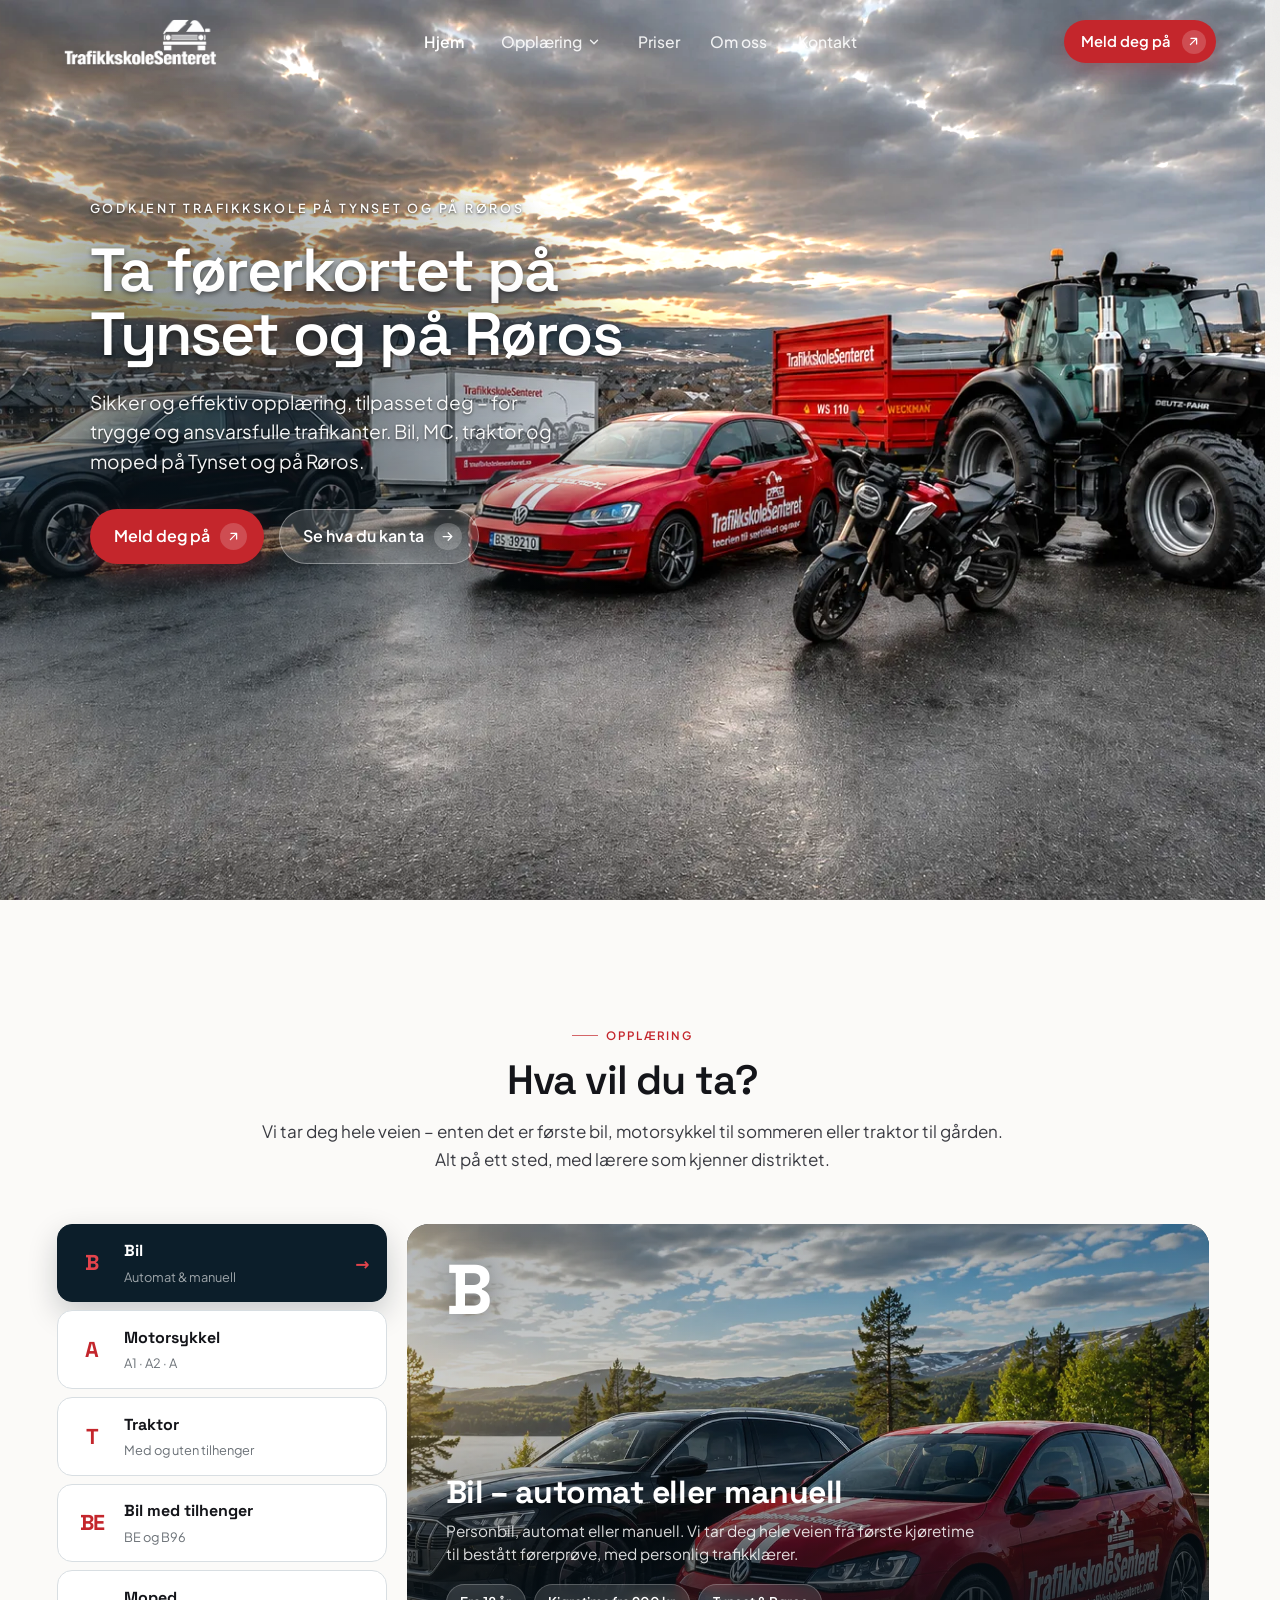
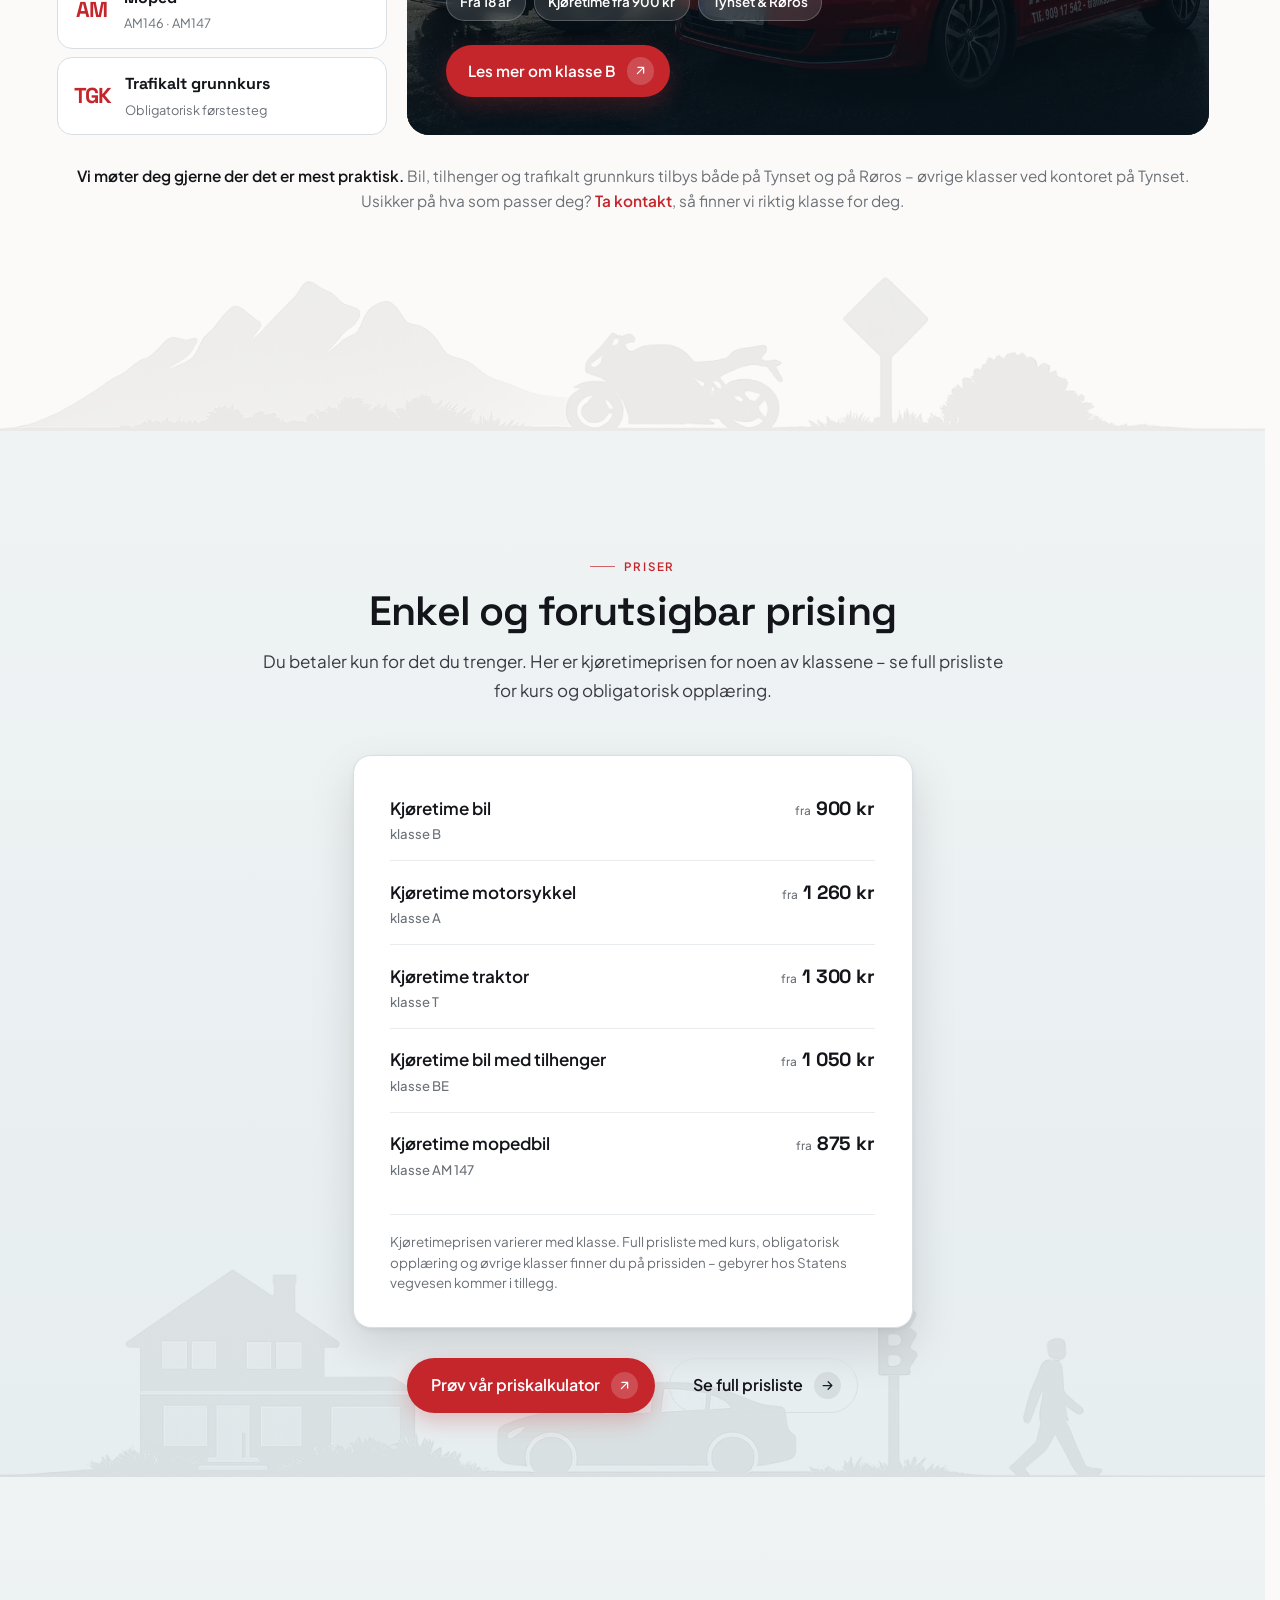
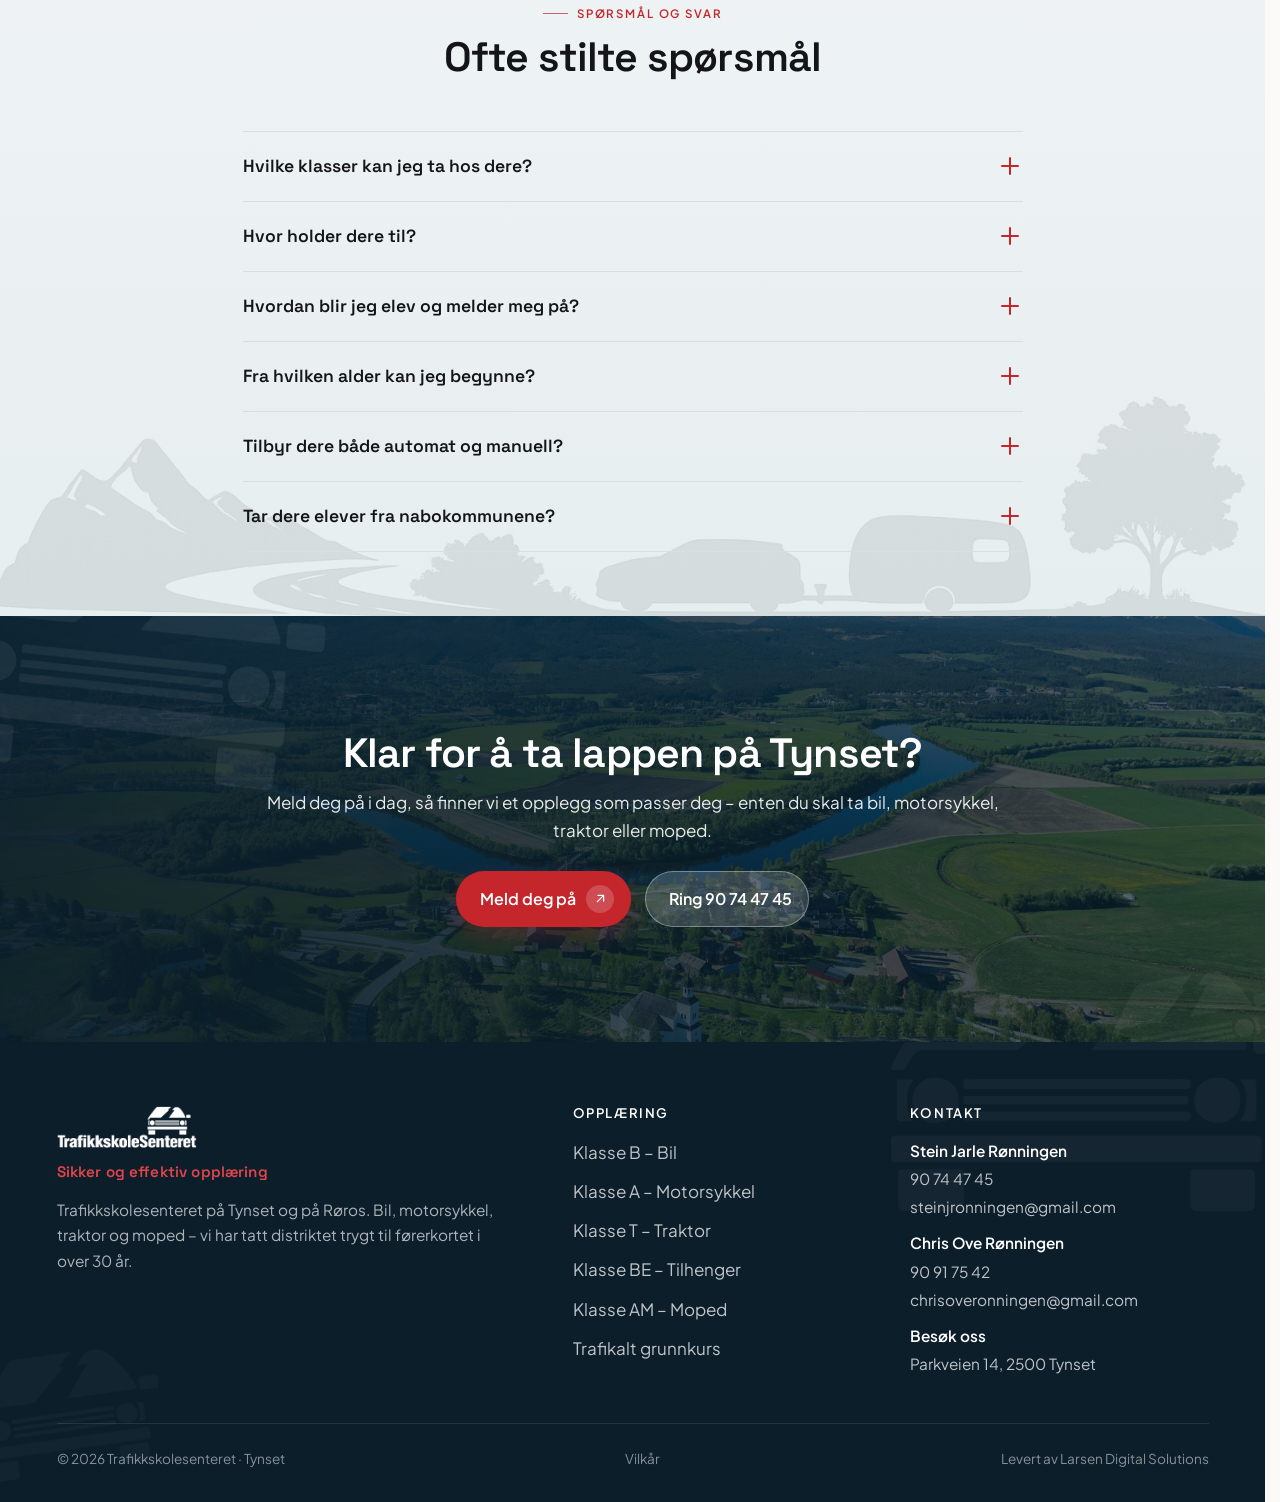
==== commit 70c8179f: "BE-bilde: bytt til Audi e-tron m/merket henger paa forsidekort + hele BE-siden - Nytt bilde audi-etr" ====
--- a/index.html
+++ b/index.html
@@ -196,7 +196,7 @@
               </div>
             </article>
             <article class="feat" data-cls="a">
-              <div class="feat__media"><img decoding="async" src="img/mc-honda.jpg" alt="Klasse A – motorsykkel (Honda CB650R) hos Trafikkskolesenteret" loading="lazy"></div>
+              <div class="feat__media"><img decoding="async" src="img/honda-cb.webp" alt="Klasse A – motorsykkel (Honda CB650R) hos Trafikkskolesenteret" loading="lazy"></div>
               <span class="feat__code">A</span>
               <div class="feat__body">
                 <h3>Motorsykkel – A1, A2 og A</h3>
@@ -216,7 +216,7 @@
               </div>
             </article>
             <article class="feat" data-cls="be">
-              <div class="feat__media"><img decoding="async" src="img/be-bil-henger.jpg" alt="Klasse BE – bil med tilhenger hos Trafikkskolesenteret" loading="lazy"></div>
+              <div class="feat__media"><img decoding="async" src="img/audi-etron-henger.webp" alt="Klasse BE – bil med tilhenger hos Trafikkskolesenteret" loading="lazy"></div>
               <span class="feat__code">BE</span>
               <div class="feat__body">
                 <h3>Bil med tilhenger – BE</h3>
